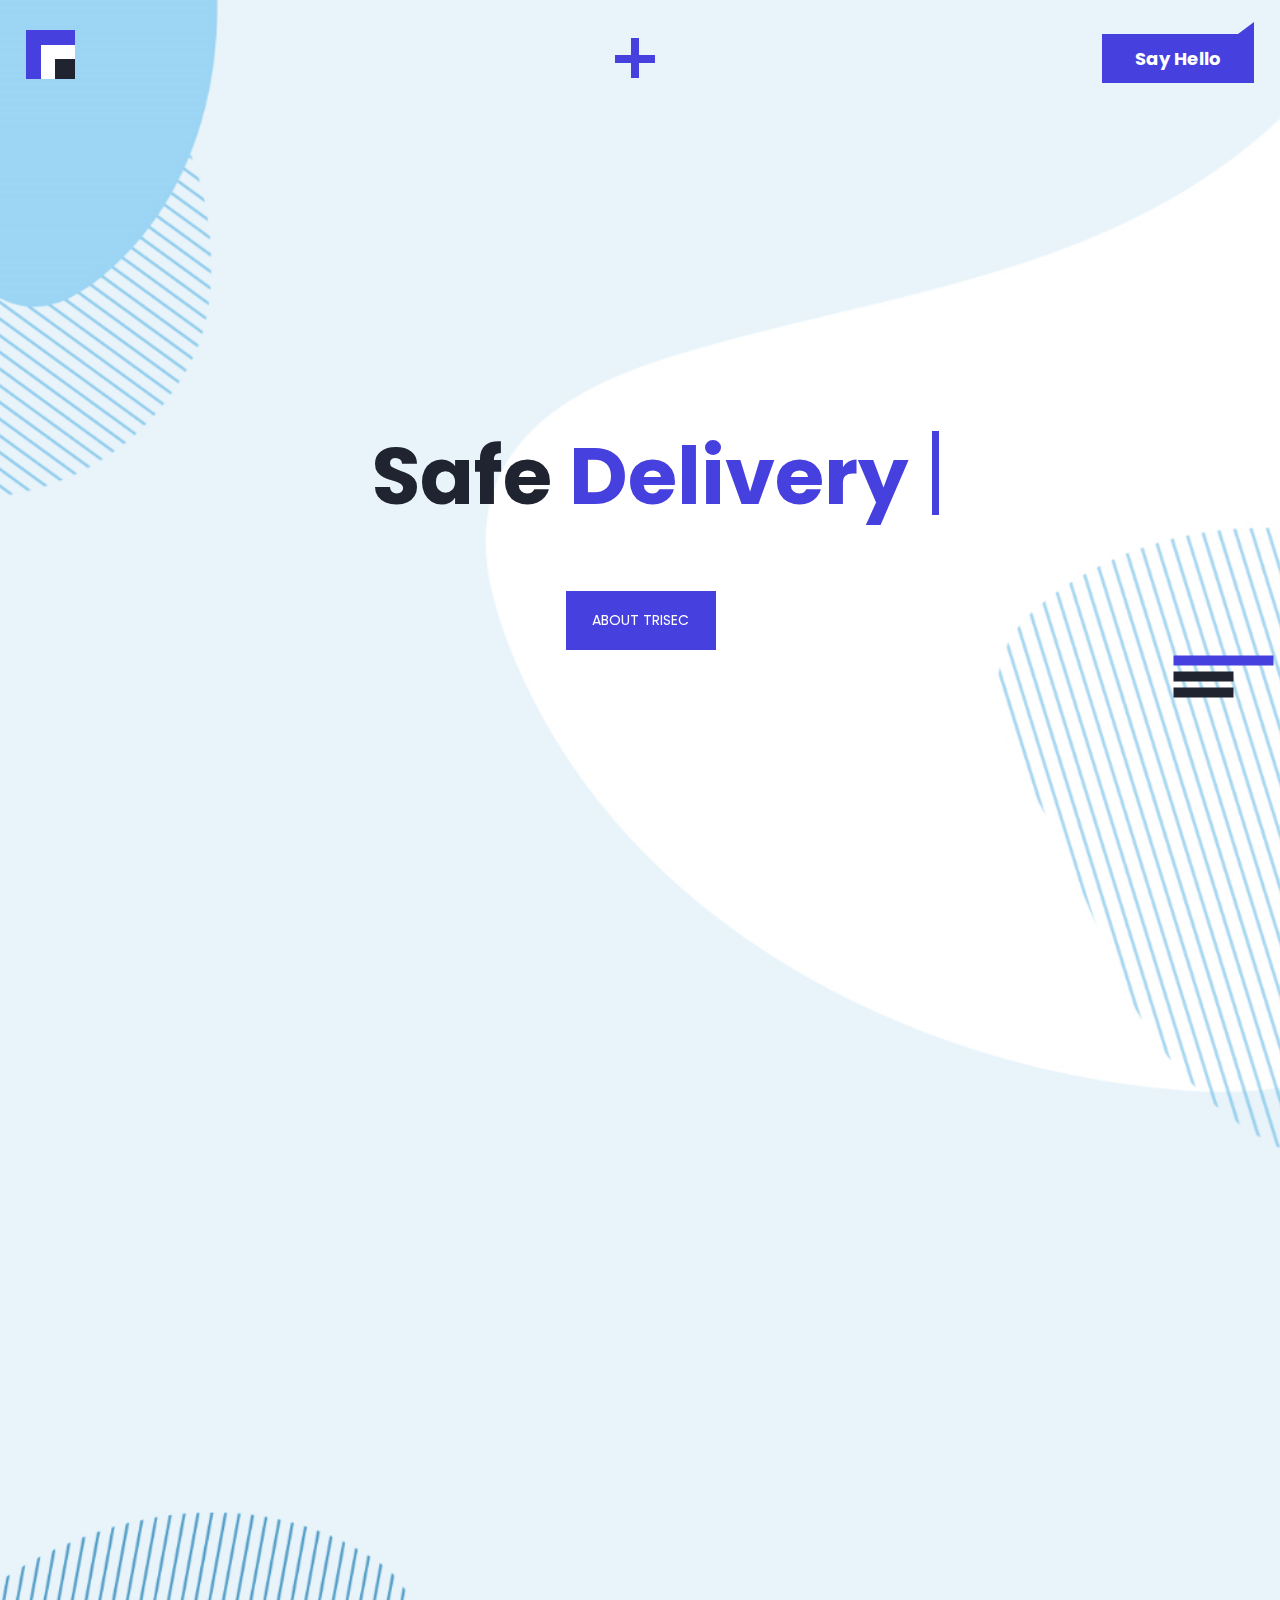
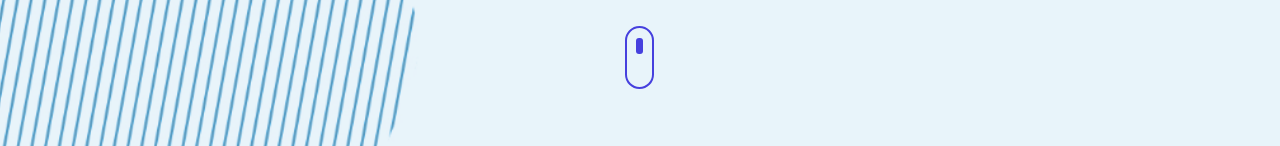
==== index.html @ 7a3a703c "Add first time Trisec project on github" ====
<!DOCTYPE html>
<html lang="en">

<head>
   <meta charset="UTF-8">
   <meta name="viewport" content="width=device-width, initial-scale=1.0">
   <title> Home | Trisec VD </title>

   <!-- Font Awesome CSS  -->
   <link rel="stylesheet" href="https://cdnjs.cloudflare.com/ajax/libs/font-awesome/5.13.0/css/all.min.css">

   <!-- Owl Carousel CSS  -->
   <link rel="stylesheet" href="./css/dist/assets/owl.carousel.min.css">
   <link rel="stylesheet" href="./css/dist/assets/owl.theme.default.min.css">


   <!-- Bootstrap Grid CSS CDN  -->
   <link rel="stylesheet"
      href="https://cdnjs.cloudflare.com/ajax/libs/twitter-bootstrap/4.4.0/css/bootstrap-grid.min.css">

   <!-- Main Style  -->
   <link rel="stylesheet" href="./css/main.min.css">
</head>

<body>

   <!-- Start Home Page Header-->
   <section class="page home-page">
      <div class="wrapper">
         <!-- Start Header  -->
         <header class="header">
            <!-- logo  -->
            <div class="logo">
               <a href="index.html"><img src="./Icons/Logo.svg" alt="Logo"></a>
            </div>
            <!-- Navigation  -->
            <div class="nav" id="nav">
               <button class="nav-btn" id="nav-btn">
                  <span class="x-line">&nbsp;</span>
                  <span class="y-line">&nbsp;</span>
               </button>
               <ul>
                  <li><a href="about-trisec.html">trisic</a></li>
                  <li><a href="services.html">services</a></li>
                  <li><a href="#" class="space">&nbsp;</a></li>
                  <li><a href="works.html">work</a></li>
                  <li><a href="#" id="proposel">proposel</a></li>
               </ul>
            </div>
            <div class="hello">
               <a href="#" id="hello">Say Hello</a>
            </div>
         </header>
         <!-- End Header  -->

         <!-- Start Slider  -->
         <div class="home-slider">
            <div class="owl-carousel owl-theme">
               <div class="item">
                  <!-- First Slider  -->
                  <div class="delivery">
                     <h2>Safe <span>Delivery</span> </h2>
                     <a href="about-trisec.html">About Trisec</a>
                  </div>
               </div>
               <div class="item">
                  <!-- Second Slider  -->
                  <div class="slider-services">
                     <h2>Services</h2>
                     <div class="row">
                        <div class="col-sm-4">
                           <div class="box">
                              <img src="./Icons/web design.svg" alt="Web Design">
                              <h6>Web Design</h6>
                           </div>
                        </div>

                        <div class="col-sm-4">
                           <div class="box">
                              <img src="./Icons/Web Development.svg" alt="Web Development">
                              <h6>Web Development</h6>
                           </div>
                        </div>

                        <div class="col-sm-4">
                           <div class="box">
                              <img src="./Icons/Website Security.svg" alt="Web Security">
                              <h6>Web Security</h6>
                           </div>
                        </div>
                     </div>
                  </div>
               </div>
               <div class="item">
                  <!-- Third Slider  -->
                  <div class="work-slider">
                     <h2>Work</h2>
                     <div class="row">
                        <div class="col-sm-4">
                           <div class="box">
                              <img src="./Icons/Web Design work.svg" alt="Web Design">
                              <h6>Web Design</h6>
                           </div>
                        </div>

                        <div class="col-sm-4">
                           <div class="box">
                              <img src="./Icons/Web Development work.svg" alt="Web Development">
                              <h6>Web Development</h6>
                           </div>
                        </div>

                        <div class="col-sm-4">
                           <div class="box">
                              <img src="./Icons/Website Security work.svg" alt="Web Security">
                              <h6>Web Security</h6>
                           </div>
                        </div>
                     </div>
                  </div>
               </div>
            </div>
         </div>
         <!-- End Slider  -->

         <!-- Down Scroll  -->
         <div class="scroll">
            <a href="#"><span></span></a>
         </div>
      </div>
   </section>
   <!-- Start Home Page Header -->




   <!-- Planner Box  -->
   <div class="planner-box" id="planner">
      <div class="wrapper">
         <div class="d-flex justify-content-between">
            <h3>Project Planner</h3>
            <button type="button" class="close" id="closePlanner">
               <span class="x-line">&nbsp;</span>
               <span class="y-line">&nbsp;</span>
            </button>
         </div>
         <p>Lorem ipsum dolor sit amet consectetur adipisicing elit. Distinctio cumque corrupti, explicabo commod!</p>
         <form class="planner-form">
            <h6 class="mt-3">Your Details</h6>
            <div class="row">
               <div class="col-md-6">
                  <div class="form-group">
                     <label for="fname"></label>
                     <input type="text" placeholder="Full Name">
                  </div>

                  <div class="form-group">
                     <label for="email"></label>
                     <input type="email" placeholder="Email">
                  </div>
               </div>

               <div class="col-md-6">
                  <div class="form-group">
                     <label for="company"></label>
                     <input type="text" placeholder="Company">
                  </div>

                  <div class="form-group">
                     <label for="phone"></label>
                     <input type="text" placeholder="Phone">
                  </div>
               </div>
            </div>
            <h6>Your Details</h6>
            <div class="row">
               <div class="col-sm-4">
                  <div class="tooltip active">
                     <span>Website</span>
                  </div>
               </div>
               <div class="col-sm-4">
                  <div class="tooltip">
                     <span>Web Application</span>
                  </div>
               </div>

               <div class="col-sm-4">
                  <div class="tooltip">
                     <span>Something else</span>
                  </div>
               </div>
            </div>
            <div class="tooltiptext">
               <p>Lorem ipsum dolor, sit amet consectetur adipisicing.</p>
            </div>
         </form>
      </div>
   </div>
   <!-- Question Box  -->



   <!-- Question Box  -->
   <div class="question-box" id="question">
      <div class="wrapper">
         <div class="d-flex justify-content-between">
            <h3>Ask us a Question</h3>
            <button type="button" class="close" id="closeQuestion">
               <span class="x-line">&nbsp;</span>
               <span class="y-line">&nbsp;</span>
            </button>
         </div>
         <form class="question-form">
            <div class="row">
               <div class="col-md-6">
                  <div class="form-group">
                     <label for="name"></label>
                     <input type="text" placeholder="Name">
                  </div>

                  <div class="form-group">
                     <label for="email"></label>
                     <input type="email" placeholder="Email">
                  </div>

                  <div class="form-group">
                     <label for="phone"></label>
                     <input type="text" placeholder="Phone">
                  </div>
               </div>
               <div class="col-md-6">
                  <div class="form-group">
                     <textarea name="message" rows="3" placeholder="Message"></textarea>
                  </div>
                  <button type="submit">Submit</button>
               </div>
            </div>
            <div class="row mt-lg-4 mt-md-3">
               <div class="col-md-6">
                  <ul class="phone">
                     <li>Phone: <a href="tel:90607-787">90607-787</a></li>
                     <li>Email: <a href="mailto:exmple@gmail.com">exmple@gmail.com</a></li>
                  </ul>
               </div>
               <div class="col-md-6">
                  <div class="location">
                     <p><b>Location:</b> Notingham, Unitad Kinhdom</p>
                     <div class="d-flex">
                        <p><b>Let's Get Social:</b></p>
                        <ul class="social">
                           <li><a href="#"><i class="fab fa-instagram"></i></a></li>
                           <li><a href="#"><i class="fab fa-twitter"></i></a></li>
                           <li><a href="#"><i class="fab fa-facebook"></i></a></li>
                           <li><a href="#"><i class="fas fa-globe-europe"></i></a></li>
                        </ul>
                     </div>
                  </div>
               </div>
            </div>
         </form>
      </div>
   </div>
   <!-- Question Box  -->

   <script src="https://cdnjs.cloudflare.com/ajax/libs/jquery/3.4.1/jquery.min.js"></script>
   <script src="https://cdnjs.cloudflare.com/ajax/libs/OwlCarousel2/2.3.4/owl.carousel.min.js"></script>
   <script src="./js/select.js"></script>
   <script src="./js/main.js"></script>
</body>

</html>
---- css/main.min.css ----
@import url("https://fonts.googleapis.com/css2?family=Poppins:wght@400;700&display=swap");*,body{margin:0;padding:0;-webkit-box-sizing:border-box;box-sizing:border-box;font-family:'Poppins', sans-serif;font-size:18px}body{background-color:#fff}li{list-style:none}a{text-decoration:none;color:inherit}button{background-color:transparent;border:0;outline:0;cursor:pointer}button :focus{outline:0}.wrapper{max-width:96%;margin:0 auto;width:100%}.wrapper-right{max-width:98%;width:100%;margin-left:auto}.flex-between{display:-webkit-box;display:-ms-flexbox;display:flex;-webkit-box-pack:justify;-ms-flex-pack:justify;justify-content:space-between}.flex-between-center{display:-webkit-box;display:-ms-flexbox;display:flex;-webkit-box-pack:justify;-ms-flex-pack:justify;justify-content:space-between;-webkit-box-align:center;-ms-flex-align:center;align-items:center}@media (max-width: 768px){.question-box .flex-between{display:block;-webkit-box-pack:justify;-ms-flex-pack:justify;justify-content:space-between}}.full-width{max-width:100%;width:100%;height:auto}.planner-box,.question-box{position:fixed;z-index:11111;left:50%;top:50%;width:100%;overflow:auto;background-color:#ffffff78;-webkit-transform:translate(-50%, -50%);transform:translate(-50%, -50%);-webkit-animation-name:animatetop;animation-name:animatetop;-webkit-animation-duration:0.4s;animation-duration:0.4s;display:none;height:100%}.planner-box .wrapper,.question-box .wrapper{max-width:900px;width:100%;left:50%;top:50%;position:absolute;-webkit-transform:translate(-50%, -50%);transform:translate(-50%, -50%);-webkit-box-shadow:0px 0px 25px 2px #4640de91;box-shadow:0px 0px 25px 2px #4640de91;background-color:#fff;padding:40px}@media (max-width: 992px){.planner-box .wrapper,.question-box .wrapper{max-width:800px;padding:20px}}@media (max-width: 768px){.planner-box .wrapper,.question-box .wrapper{max-width:600px}}.planner-box h3,.question-box h3{font-size:40px;color:#4640DE;font-weight:700;margin-bottom:30px}@media (max-width: 576px){.planner-box h3,.question-box h3{font-size:30px}}@media (max-width: 768px){.planner-box h3,.question-box h3{margin-bottom:20px}}.planner-box .close,.question-box .close{-webkit-transition:ease-in-out .3s;transition:ease-in-out .3s;position:relative;width:50px}.planner-box .close span,.question-box .close span{background-color:#4640DE;display:block;position:absolute}.planner-box .close span.x-line,.question-box .close span.x-line{width:40px;height:3px;top:10px;-webkit-transform:rotate(45deg);transform:rotate(45deg)}.planner-box .close span.y-line,.question-box .close span.y-line{width:3px;height:40px;top:-8px;left:19px;-webkit-transform:rotate(45deg);transform:rotate(45deg)}.planner-form .form-group input,.planner-form .form-group textarea,.question-form .form-group input,.question-form .form-group textarea{border:1px solid #4640DE;padding:15px 10px;color:#202430;margin-bottom:20px;width:100%}.planner-form .form-group input::-webkit-input-placeholder,.planner-form .form-group textarea::-webkit-input-placeholder,.question-form .form-group input::-webkit-input-placeholder,.question-form .form-group textarea::-webkit-input-placeholder{color:#202430}.planner-form .form-group input:-ms-input-placeholder,.planner-form .form-group textarea:-ms-input-placeholder,.question-form .form-group input:-ms-input-placeholder,.question-form .form-group textarea:-ms-input-placeholder{color:#202430}.planner-form .form-group input::-ms-input-placeholder,.planner-form .form-group textarea::-ms-input-placeholder,.question-form .form-group input::-ms-input-placeholder,.question-form .form-group textarea::-ms-input-placeholder{color:#202430}.planner-form .form-group input::placeholder,.planner-form .form-group textarea::placeholder,.question-form .form-group input::placeholder,.question-form .form-group textarea::placeholder{color:#202430}@media (max-width: 768px){.planner-form .form-group input,.planner-form .form-group textarea,.question-form .form-group input,.question-form .form-group textarea{padding:5px 10px;margin-bottom:10px}}.planner-form button,.question-form button{background-color:#4640DE;text-align:center;text-transform:uppercase;padding:10px;color:#fff;display:block;width:100%}.planner-form .phone li,.question-form .phone li{font-weight:700;color:#202430;margin-bottom:5px}.planner-form .phone li a,.question-form .phone li a{font-weight:400}.planner-box h6{margin-bottom:15px}.social li{display:inline-block;margin:0 10px}.social li i{color:#202430}.social li i:hover{color:#4640DE}@-webkit-keyframes animatetop{0%{top:-500px;opacity:0}100%{top:50%;opacity:1}}@keyframes animatetop{0%{top:-500px;opacity:0}100%{top:50%;opacity:1}}.home-slider{position:relative;top:200px}@media (max-width: 576px){.home-slider{top:20px}}.home-slider .owl-dots{-webkit-transform:rotate(90deg);transform:rotate(90deg);position:absolute;right:10px;top:20%}@media (max-width: 576px){.home-slider .owl-dots{top:-4%;right:35px}}.home-slider .owl-theme .owl-dots .owl-dot span{height:60px;background-color:#202430;border-radius:unset;margin:5px 3px}.home-slider .owl-theme .owl-dots .owl-dot.active span{height:100px;background-color:#4640DE}.home-slider .owl-carousel .nav-btn{height:47px;width:35px;cursor:pointer}.home-slider .owl-carousel .prev-slide{background-image:url("./../Icons/left-arrow.png");background-repeat:no-repeat}.home-slider .owl-carousel .next-slide{background-image:url("./../Icons/right-arrow.png");background-repeat:no-repeat}.home-slider .owl-theme .owl-nav [class*=owl-]:hover{background:transparent !important}.home-slider .owl-theme .owl-nav{margin-top:50px}@media (max-width: 768px){.home-slider .owl-theme .owl-nav{margin-top:30px}}.delivery{text-align:center;margin-top:100px}.delivery h2{font-size:80px;font-weight:700;color:#202430;position:relative;display:inline-block;margin-bottom:55px}@media (max-width: 992px){.delivery h2{font-size:50px}}@media (max-width: 768px){.delivery h2{font-size:40px}}@media (max-width: 576px){.delivery h2{font-size:30px}}.delivery h2 span{color:#4640DE;font-size:inherit;font-weight:inherit}.delivery h2::after{content:'';position:absolute;right:-30px;height:70%;width:7px;background-color:#4640DE;top:15px}.delivery a{display:block;width:150px;background-color:#4640DE;padding:19px;color:#fff;text-transform:uppercase;margin:0 auto;font-size:14px;-webkit-transition:all .3s;transition:all .3s}.delivery a:hover{background-color:#fff;color:#4640DE;-webkit-box-shadow:0px 0px 25px 2px #4640de91;box-shadow:0px 0px 25px 2px #4640de91}.work-slider,.slider-services{text-align:center;max-width:800px;width:100%;margin:0 auto}.work-slider h2,.slider-services h2{font-size:80px;font-weight:700;color:#4640DE;margin-bottom:30px}@media (max-width: 992px){.work-slider h2,.slider-services h2{font-size:50px}}@media (max-width: 768px){.work-slider h2,.slider-services h2{font-size:40px}}@media (max-width: 576px){.work-slider h2,.slider-services h2{font-size:30px}}@media (max-width: 768px){.work-slider h2,.slider-services h2{margin-bottom:20px}}.work-slider .box,.slider-services .box{background-color:#fff;-webkit-box-shadow:0px 0px 10px 2px #e2e2e4d6;box-shadow:0px 0px 10px 2px #e2e2e4d6;padding-bottom:40px}@media (max-width: 576px){.work-slider .box,.slider-services .box{margin:5px 10%;padding-bottom:20px}}.work-slider .box h6,.slider-services .box h6{margin-top:50px;font-size:18px;font-weight:700;color:#4640DE}@media (max-width: 576px){.work-slider .box h6,.slider-services .box h6{margin-top:15px}}.work-slider .box img{max-width:100%;width:100%;display:block}.slider-services .box img{width:unset;margin:0 auto;height:90px}.slider-services .box{padding-top:40px}.header .nav ul{position:relative;right:-48px;-webkit-transition:all .3s;transition:all .3s}@media (max-width: 768px){.header .nav ul{position:absolute;width:300px;left:0;right:0;z-index:999;margin:0 auto;top:100px;background:#4640DE;-webkit-box-shadow:0px 0px 25px 2px #4640de91;box-shadow:0px 0px 25px 2px #4640de91}}.header .nav li{display:inline-block}@media (max-width: 768px){.header .nav li{display:block}}.header .nav a{text-decoration:none;text-transform:uppercase;color:#202430;font-weight:700;margin:0 14px;-webkit-transition:-webkit-transition ease-in-out .3s;transition:-webkit-transition ease-in-out .3s;transition:transition ease-in-out .3s;transition:transition ease-in-out .3s, -webkit-transition ease-in-out .3s;-webkit-animation-name:animatetop;animation-name:animatetop;-webkit-animation-duration:0.4s;animation-duration:0.4s;display:none}.header .nav a.space{margin:0 25px}@media (max-width: 768px){.header .nav a{margin:25px auto;width:100%;text-align:center;color:#fff}.header .nav a.space{display:none !important}}.header .nav-btn{position:absolute;left:0;-webkit-transition:0.70s;transition:0.70s;width:50px;margin:0 auto;right:0;z-index:9999}@media (max-width: 768px){.header .nav-btn{top:50px}}.header .nav-btn span{background-color:#4640DE;display:block;position:absolute;-webkit-transition:0.70s;transition:0.70s}.header .nav-btn span.x-line{width:40px;height:8px;top:10px}.header .nav-btn span.y-line{width:8px;height:40px;top:-7px;left:16px}.header .rotate span{-webkit-transform:rotate(45deg);transform:rotate(45deg);-webkit-transition:0.70s;transition:0.70s}.header .rotate span.x-line{width:40px;height:8px;top:10px}.header .rotate span .y-line{width:8px;height:40px;top:-7px;left:17px}.header{display:-webkit-box;display:-ms-flexbox;display:flex;-webkit-box-pack:justify;-ms-flex-pack:justify;justify-content:space-between;-webkit-box-align:center;-ms-flex-align:center;align-items:center;padding:30px 0}.header .hello #hello{background-color:#4640DE;color:#fff;font-weight:700;padding:12px 33px;position:relative;-webkit-transition:all .3s;transition:all .3s}@media (max-width: 768px){.header .hello #hello{padding:10px 20px}}.header .hello #hello::after{content:'';position:absolute;height:0;border-style:solid;border-width:0 0 15px 20px;border-color:transparent transparent #4640DE transparent;top:-12px;right:0}.about-page,.home-page{min-height:100vh;background-image:url("./../Images/bb.png");background-size:cover;background-repeat:no-repeat;background-position:top center;overflow-x:hidden}.scroll{position:relative}.scroll a{padding:60px 0;display:block}.scroll a span{position:absolute;top:0;left:50%;width:29px;height:63px;margin-left:-15px;border:2px solid #4640DE;border-radius:50px;-webkit-box-sizing:border-box;box-sizing:border-box}.scroll a span::before{position:absolute;top:10px;left:50%;content:'';width:7px;height:16px;margin-left:-3px;background-color:#4640DE;border-radius:3px;-webkit-animation:sdb 2s infinite;animation:sdb 2s infinite;-webkit-box-sizing:border-box;box-sizing:border-box}@-webkit-keyframes sdb{0%{-webkit-transform:translate(0, 0);opacity:0}40%{opacity:1}80%{-webkit-transform:translate(0, 20px);opacity:0}100%{opacity:0}}@keyframes sdb{0%{-webkit-transform:translate(0, 0);transform:translate(0, 0);opacity:0}40%{opacity:1}80%{-webkit-transform:translate(0, 20px);transform:translate(0, 20px);opacity:0}100%{opacity:0}}.about-trisec h3{font-size:40px;color:#4640DE;font-weight:700;margin-bottom:30px}@media (max-width: 576px){.about-trisec h3{font-size:30px}}@media (max-width: 576px){.about-trisec h3{margin:15px 0}}.about-trisec .inner img{width:100%;display:block}.tab{background-color:#fff;margin-left:-2.5%}@media (max-width: 992px){.tab{margin-left:0}}.tab .row{border-bottom:1px solid #4640DE;margin:0}.tab .overview{padding:30px 50px;-webkit-animation:fadeEffect 1s;animation:fadeEffect 1s}@media (max-width: 576px){.tab .overview{padding:20px 35px}}.tab .overview h6{margin-bottom:20px}.tab .overview p{margin-bottom:40px}@media (max-width: 576px){.tab .overview p{margin-bottom:20px}}.tab .team{display:none;-webkit-animation:fadeEffect 1s;animation:fadeEffect 1s}.tab .team .row{padding:30px 0}@media (max-width: 768px){.tab .team .row{padding:20px 0 10px}}.tab .team img{display:block;margin:0 auto}@media (max-width: 768px){.tab .team img{margin:0 auto 10px}}.tab .team p,.tab .team h6{margin-bottom:10px}@media (max-width: 768px){.tab .team h6{text-align:center}}.tab .team .title{position:relative;margin-right:40px}.tab .team .title::after{content:'';position:absolute;right:-23px;background-color:#a7acac;width:1px;height:15px;top:8px}.tab .team h6,.tab button{color:#4640DE;font-weight:700}.tab button{display:block;margin:25px auto;width:100%;position:relative}.tab button.active::after{content:'';position:absolute;bottom:-28px;height:5px;background-color:#4640DE;width:110%;left:-15px}@media (max-width: 576px){.tab button.active::after{width:115%}}@-webkit-keyframes fadeEffect{from{opacity:0}to{opacity:1}}@keyframes fadeEffect{from{opacity:0}to{opacity:1}}.services-box{background-color:#fff;text-align:center;margin-bottom:20px;padding:50px 0;-webkit-transition:all .3s;transition:all .3s;border:3px solid transparent}.services-box:hover{border:3px solid #4640DE}.services-box.big-space{padding:80px 0}.services-box img{min-height:90px}.services-box h6{margin-top:30px;font-weight:700;color:#4640DE}.services .tab{margin-left:-4.5%}.services .tab .team .row{padding:0;border:0;margin-right:-15px;margin-left:-15px}.project-planner{padding:30px 50px 10px}.project-planner h6{color:#202430 !important}.tooltip{cursor:pointer;border:1px solid #4640DE;color:#4640DE;text-align:center;padding:10px 0;margin-bottom:10px;text-transform:uppercase;-webkit-transition:ease-in-out .3s;transition:ease-in-out .3s}.tooltip:hover,.tooltip.active{background-color:#4640DE;color:#fff}.tooltiptext{position:relative;border:1px solid #4640DE;padding:3px 10px;margin-bottom:10px}.tooltiptext::after{content:'';position:absolute;top:-10px;left:10px;width:0;height:0;border-style:solid;border-width:0 10px 10px 10px;border-color:transparent transparent #4640DE transparent}.works{background-color:#fff}.works h3{font-size:40px;color:#4640DE;font-weight:700}@media (max-width: 576px){.works h3{font-size:30px}}.works .filter{border:1px solid #4640DE;padding:10px 30px;position:relative}.custom-select{width:300px;border:1px solid #4640DE;position:relative}@media (max-width: 768px){.custom-select{width:250px}}.custom-select select{display:none}.select-selected{background-color:#fff}.select-selected:after{position:absolute;content:"";top:25px;right:10px;width:0;height:0;border:6px solid transparent;border-color:#4640DE transparent transparent transparent}.select-selected.select-arrow-active:after{border-color:transparent transparent #4640DE transparent;top:17px}.select-items div,.select-selected{color:#4640DE;background-color:#fff;padding:15px;cursor:pointer;-webkit-user-select:none;-moz-user-select:none;-ms-user-select:none;user-select:none;-webkit-transition:all .3s;transition:all .3s}.select-items{position:absolute;background-color:#4640DE;top:100%;left:-1px;right:-1px;z-index:99;border:1px solid #4640DE}.select-hide{display:none}.select-items div:hover,.same-as-selected{background-color:rgba(0,0,0,0.1);color:#fff}.overly-box{margin-bottom:30px}.overly-box a{display:block;position:relative;-webkit-transition:all .3s;transition:all .3s}.overly-box a:hover p{opacity:1;-webkit-transform:scale(1);transform:scale(1)}.overly-box img{display:block;width:100%}.overly-box p{position:absolute;-webkit-transform:scale(0.9);transform:scale(0.9);top:0;left:0;width:100%;height:100%;display:-webkit-box;display:-ms-flexbox;display:flex;-webkit-box-align:center;-ms-flex-align:center;align-items:center;-webkit-box-pack:center;-ms-flex-pack:center;justify-content:center;font-weight:700;color:#fff;background-color:#4640DEAD;opacity:0;-webkit-transition:all .3s;transition:all .3s}.work-details .tab{margin-left:-4.4%}@media (max-width: 992px){.work-details .tab{margin-left:0}}.work-details .backBtn{background-color:#4640DE;color:#fff;padding:15px;text-align:center;display:-webkit-box;display:-ms-flexbox;display:flex;max-width:240px;-webkit-box-align:center;-ms-flex-align:center;align-items:center;-ms-flex-pack:distribute;justify-content:space-around}@media (max-width: 768px){.work-details .backBtn{padding:10px}}.work-details h3{font-size:40px;color:#4640DE;font-weight:700;margin:40px 0 20px}@media (max-width: 576px){.work-details h3{font-size:30px}}@media (max-width: 768px){.work-details h3{margin:20px 0}}.work-details .tab h3{margin-top:0}.work-details .work-gallery .row{border-bottom:0}.gallery-img{margin:15px 0}.gallery-img img{width:100%}
/*# sourceMappingURL=main.min.css.map */
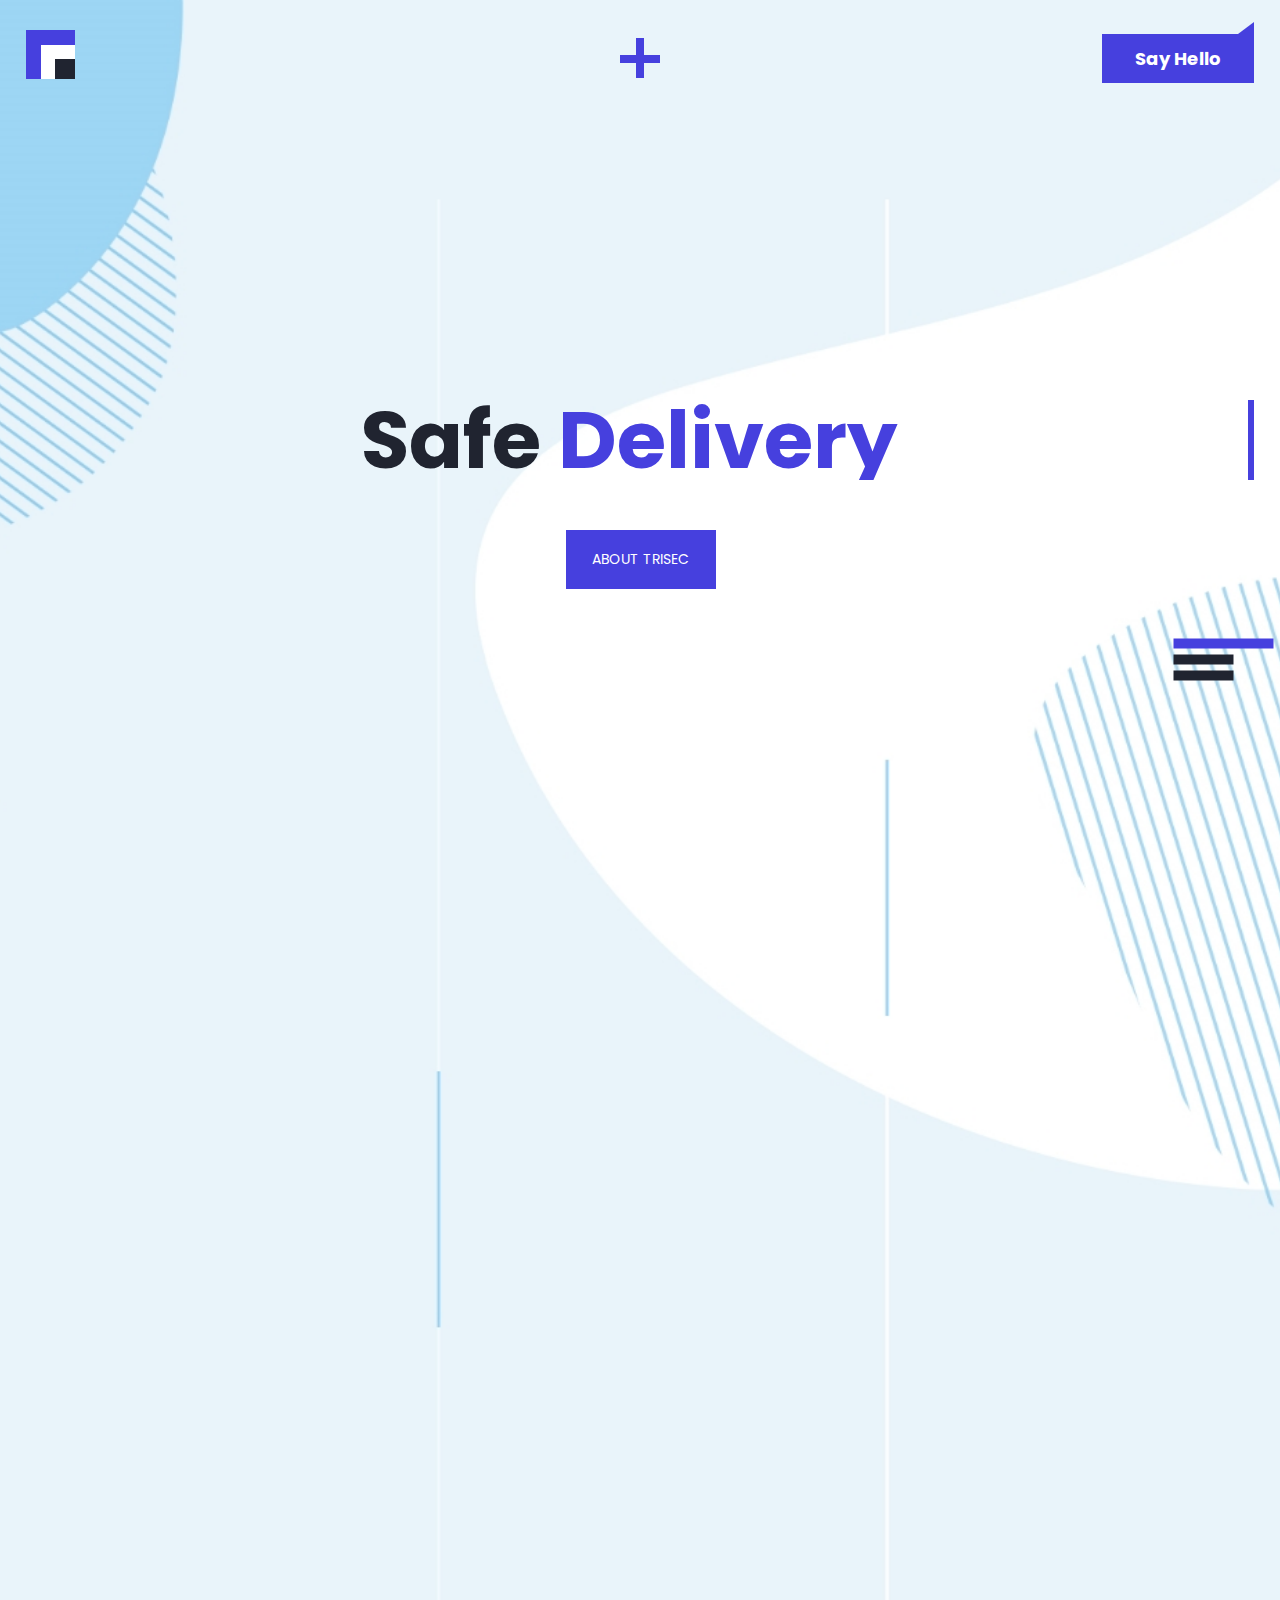
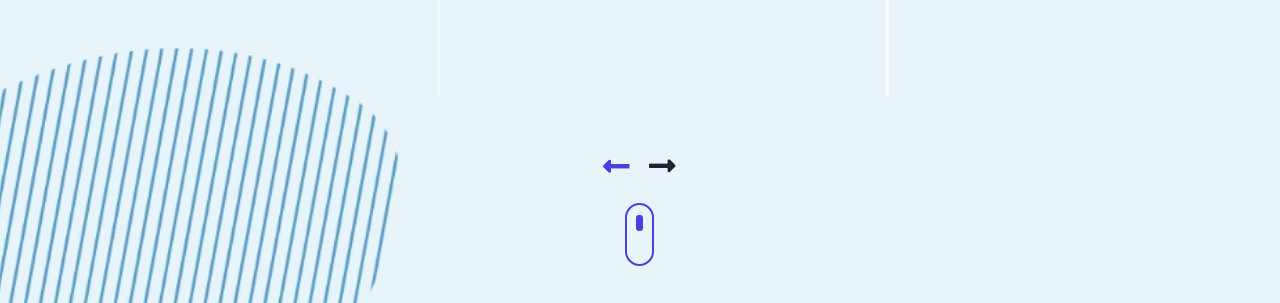
==== commit 49449605: "Fix 5 issue on client requirements" ====
--- a/index.html
+++ b/index.html
@@ -13,7 +13,7 @@
    <link rel="stylesheet" href="./css/dist/assets/owl.carousel.min.css">
    <link rel="stylesheet" href="./css/dist/assets/owl.theme.default.min.css">
 
-
+   <link rel="shortcut icon" href="favicon.ico" type="image/ico" />
    <!-- Bootstrap Grid CSS CDN  -->
    <link rel="stylesheet"
       href="https://cdnjs.cloudflare.com/ajax/libs/twitter-bootstrap/4.4.0/css/bootstrap-grid.min.css">
@@ -125,7 +125,7 @@
 
          <!-- Down Scroll  -->
          <div class="scroll">
-            <a href="#"><span></span></a>
+            <a href="services.html"><span></span></a>
          </div>
       </div>
    </section>
--- a/css/main.min.css
+++ b/css/main.min.css
@@ -1,2 +1,2 @@
-@import url("https://fonts.googleapis.com/css2?family=Poppins:wght@400;700&display=swap");*,body{margin:0;padding:0;-webkit-box-sizing:border-box;box-sizing:border-box;font-family:'Poppins', sans-serif;font-size:18px}body{background-color:#fff}li{list-style:none}a{text-decoration:none;color:inherit}button{background-color:transparent;border:0;outline:0;cursor:pointer}button :focus{outline:0}.wrapper{max-width:96%;margin:0 auto;width:100%}.wrapper-right{max-width:98%;width:100%;margin-left:auto}.flex-between{display:-webkit-box;display:-ms-flexbox;display:flex;-webkit-box-pack:justify;-ms-flex-pack:justify;justify-content:space-between}.flex-between-center{display:-webkit-box;display:-ms-flexbox;display:flex;-webkit-box-pack:justify;-ms-flex-pack:justify;justify-content:space-between;-webkit-box-align:center;-ms-flex-align:center;align-items:center}@media (max-width: 768px){.question-box .flex-between{display:block;-webkit-box-pack:justify;-ms-flex-pack:justify;justify-content:space-between}}.full-width{max-width:100%;width:100%;height:auto}.planner-box,.question-box{position:fixed;z-index:11111;left:50%;top:50%;width:100%;overflow:auto;background-color:#ffffff78;-webkit-transform:translate(-50%, -50%);transform:translate(-50%, -50%);-webkit-animation-name:animatetop;animation-name:animatetop;-webkit-animation-duration:0.4s;animation-duration:0.4s;display:none;height:100%}.planner-box .wrapper,.question-box .wrapper{max-width:900px;width:100%;left:50%;top:50%;position:absolute;-webkit-transform:translate(-50%, -50%);transform:translate(-50%, -50%);-webkit-box-shadow:0px 0px 25px 2px #4640de91;box-shadow:0px 0px 25px 2px #4640de91;background-color:#fff;padding:40px}@media (max-width: 992px){.planner-box .wrapper,.question-box .wrapper{max-width:800px;padding:20px}}@media (max-width: 768px){.planner-box .wrapper,.question-box .wrapper{max-width:600px}}.planner-box h3,.question-box h3{font-size:40px;color:#4640DE;font-weight:700;margin-bottom:30px}@media (max-width: 576px){.planner-box h3,.question-box h3{font-size:30px}}@media (max-width: 768px){.planner-box h3,.question-box h3{margin-bottom:20px}}.planner-box .close,.question-box .close{-webkit-transition:ease-in-out .3s;transition:ease-in-out .3s;position:relative;width:50px}.planner-box .close span,.question-box .close span{background-color:#4640DE;display:block;position:absolute}.planner-box .close span.x-line,.question-box .close span.x-line{width:40px;height:3px;top:10px;-webkit-transform:rotate(45deg);transform:rotate(45deg)}.planner-box .close span.y-line,.question-box .close span.y-line{width:3px;height:40px;top:-8px;left:19px;-webkit-transform:rotate(45deg);transform:rotate(45deg)}.planner-form .form-group input,.planner-form .form-group textarea,.question-form .form-group input,.question-form .form-group textarea{border:1px solid #4640DE;padding:15px 10px;color:#202430;margin-bottom:20px;width:100%}.planner-form .form-group input::-webkit-input-placeholder,.planner-form .form-group textarea::-webkit-input-placeholder,.question-form .form-group input::-webkit-input-placeholder,.question-form .form-group textarea::-webkit-input-placeholder{color:#202430}.planner-form .form-group input:-ms-input-placeholder,.planner-form .form-group textarea:-ms-input-placeholder,.question-form .form-group input:-ms-input-placeholder,.question-form .form-group textarea:-ms-input-placeholder{color:#202430}.planner-form .form-group input::-ms-input-placeholder,.planner-form .form-group textarea::-ms-input-placeholder,.question-form .form-group input::-ms-input-placeholder,.question-form .form-group textarea::-ms-input-placeholder{color:#202430}.planner-form .form-group input::placeholder,.planner-form .form-group textarea::placeholder,.question-form .form-group input::placeholder,.question-form .form-group textarea::placeholder{color:#202430}@media (max-width: 768px){.planner-form .form-group input,.planner-form .form-group textarea,.question-form .form-group input,.question-form .form-group textarea{padding:5px 10px;margin-bottom:10px}}.planner-form button,.question-form button{background-color:#4640DE;text-align:center;text-transform:uppercase;padding:10px;color:#fff;display:block;width:100%}.planner-form .phone li,.question-form .phone li{font-weight:700;color:#202430;margin-bottom:5px}.planner-form .phone li a,.question-form .phone li a{font-weight:400}.planner-box h6{margin-bottom:15px}.social li{display:inline-block;margin:0 10px}.social li i{color:#202430}.social li i:hover{color:#4640DE}@-webkit-keyframes animatetop{0%{top:-500px;opacity:0}100%{top:50%;opacity:1}}@keyframes animatetop{0%{top:-500px;opacity:0}100%{top:50%;opacity:1}}.home-slider{position:relative;top:200px}@media (max-width: 576px){.home-slider{top:20px}}.home-slider .owl-dots{-webkit-transform:rotate(90deg);transform:rotate(90deg);position:absolute;right:10px;top:20%}@media (max-width: 576px){.home-slider .owl-dots{top:-4%;right:35px}}.home-slider .owl-theme .owl-dots .owl-dot span{height:60px;background-color:#202430;border-radius:unset;margin:5px 3px}.home-slider .owl-theme .owl-dots .owl-dot.active span{height:100px;background-color:#4640DE}.home-slider .owl-carousel .nav-btn{height:47px;width:35px;cursor:pointer}.home-slider .owl-carousel .prev-slide{background-image:url("./../Icons/left-arrow.png");background-repeat:no-repeat}.home-slider .owl-carousel .next-slide{background-image:url("./../Icons/right-arrow.png");background-repeat:no-repeat}.home-slider .owl-theme .owl-nav [class*=owl-]:hover{background:transparent !important}.home-slider .owl-theme .owl-nav{margin-top:50px}@media (max-width: 768px){.home-slider .owl-theme .owl-nav{margin-top:30px}}.delivery{text-align:center;margin-top:100px}.delivery h2{font-size:80px;font-weight:700;color:#202430;position:relative;display:inline-block;margin-bottom:55px}@media (max-width: 992px){.delivery h2{font-size:50px}}@media (max-width: 768px){.delivery h2{font-size:40px}}@media (max-width: 576px){.delivery h2{font-size:30px}}.delivery h2 span{color:#4640DE;font-size:inherit;font-weight:inherit}.delivery h2::after{content:'';position:absolute;right:-30px;height:70%;width:7px;background-color:#4640DE;top:15px}.delivery a{display:block;width:150px;background-color:#4640DE;padding:19px;color:#fff;text-transform:uppercase;margin:0 auto;font-size:14px;-webkit-transition:all .3s;transition:all .3s}.delivery a:hover{background-color:#fff;color:#4640DE;-webkit-box-shadow:0px 0px 25px 2px #4640de91;box-shadow:0px 0px 25px 2px #4640de91}.work-slider,.slider-services{text-align:center;max-width:800px;width:100%;margin:0 auto}.work-slider h2,.slider-services h2{font-size:80px;font-weight:700;color:#4640DE;margin-bottom:30px}@media (max-width: 992px){.work-slider h2,.slider-services h2{font-size:50px}}@media (max-width: 768px){.work-slider h2,.slider-services h2{font-size:40px}}@media (max-width: 576px){.work-slider h2,.slider-services h2{font-size:30px}}@media (max-width: 768px){.work-slider h2,.slider-services h2{margin-bottom:20px}}.work-slider .box,.slider-services .box{background-color:#fff;-webkit-box-shadow:0px 0px 10px 2px #e2e2e4d6;box-shadow:0px 0px 10px 2px #e2e2e4d6;padding-bottom:40px}@media (max-width: 576px){.work-slider .box,.slider-services .box{margin:5px 10%;padding-bottom:20px}}.work-slider .box h6,.slider-services .box h6{margin-top:50px;font-size:18px;font-weight:700;color:#4640DE}@media (max-width: 576px){.work-slider .box h6,.slider-services .box h6{margin-top:15px}}.work-slider .box img{max-width:100%;width:100%;display:block}.slider-services .box img{width:unset;margin:0 auto;height:90px}.slider-services .box{padding-top:40px}.header .nav ul{position:relative;right:-48px;-webkit-transition:all .3s;transition:all .3s}@media (max-width: 768px){.header .nav ul{position:absolute;width:300px;left:0;right:0;z-index:999;margin:0 auto;top:100px;background:#4640DE;-webkit-box-shadow:0px 0px 25px 2px #4640de91;box-shadow:0px 0px 25px 2px #4640de91}}.header .nav li{display:inline-block}@media (max-width: 768px){.header .nav li{display:block}}.header .nav a{text-decoration:none;text-transform:uppercase;color:#202430;font-weight:700;margin:0 14px;-webkit-transition:-webkit-transition ease-in-out .3s;transition:-webkit-transition ease-in-out .3s;transition:transition ease-in-out .3s;transition:transition ease-in-out .3s, -webkit-transition ease-in-out .3s;-webkit-animation-name:animatetop;animation-name:animatetop;-webkit-animation-duration:0.4s;animation-duration:0.4s;display:none}.header .nav a.space{margin:0 25px}@media (max-width: 768px){.header .nav a{margin:25px auto;width:100%;text-align:center;color:#fff}.header .nav a.space{display:none !important}}.header .nav-btn{position:absolute;left:0;-webkit-transition:0.70s;transition:0.70s;width:50px;margin:0 auto;right:0;z-index:9999}@media (max-width: 768px){.header .nav-btn{top:50px}}.header .nav-btn span{background-color:#4640DE;display:block;position:absolute;-webkit-transition:0.70s;transition:0.70s}.header .nav-btn span.x-line{width:40px;height:8px;top:10px}.header .nav-btn span.y-line{width:8px;height:40px;top:-7px;left:16px}.header .rotate span{-webkit-transform:rotate(45deg);transform:rotate(45deg);-webkit-transition:0.70s;transition:0.70s}.header .rotate span.x-line{width:40px;height:8px;top:10px}.header .rotate span .y-line{width:8px;height:40px;top:-7px;left:17px}.header{display:-webkit-box;display:-ms-flexbox;display:flex;-webkit-box-pack:justify;-ms-flex-pack:justify;justify-content:space-between;-webkit-box-align:center;-ms-flex-align:center;align-items:center;padding:30px 0}.header .hello #hello{background-color:#4640DE;color:#fff;font-weight:700;padding:12px 33px;position:relative;-webkit-transition:all .3s;transition:all .3s}@media (max-width: 768px){.header .hello #hello{padding:10px 20px}}.header .hello #hello::after{content:'';position:absolute;height:0;border-style:solid;border-width:0 0 15px 20px;border-color:transparent transparent #4640DE transparent;top:-12px;right:0}.about-page,.home-page{min-height:100vh;background-image:url("./../Images/bb.png");background-size:cover;background-repeat:no-repeat;background-position:top center;overflow-x:hidden}.scroll{position:relative}.scroll a{padding:60px 0;display:block}.scroll a span{position:absolute;top:0;left:50%;width:29px;height:63px;margin-left:-15px;border:2px solid #4640DE;border-radius:50px;-webkit-box-sizing:border-box;box-sizing:border-box}.scroll a span::before{position:absolute;top:10px;left:50%;content:'';width:7px;height:16px;margin-left:-3px;background-color:#4640DE;border-radius:3px;-webkit-animation:sdb 2s infinite;animation:sdb 2s infinite;-webkit-box-sizing:border-box;box-sizing:border-box}@-webkit-keyframes sdb{0%{-webkit-transform:translate(0, 0);opacity:0}40%{opacity:1}80%{-webkit-transform:translate(0, 20px);opacity:0}100%{opacity:0}}@keyframes sdb{0%{-webkit-transform:translate(0, 0);transform:translate(0, 0);opacity:0}40%{opacity:1}80%{-webkit-transform:translate(0, 20px);transform:translate(0, 20px);opacity:0}100%{opacity:0}}.about-trisec h3{font-size:40px;color:#4640DE;font-weight:700;margin-bottom:30px}@media (max-width: 576px){.about-trisec h3{font-size:30px}}@media (max-width: 576px){.about-trisec h3{margin:15px 0}}.about-trisec .inner img{width:100%;display:block}.tab{background-color:#fff;margin-left:-2.5%}@media (max-width: 992px){.tab{margin-left:0}}.tab .row{border-bottom:1px solid #4640DE;margin:0}.tab .overview{padding:30px 50px;-webkit-animation:fadeEffect 1s;animation:fadeEffect 1s}@media (max-width: 576px){.tab .overview{padding:20px 35px}}.tab .overview h6{margin-bottom:20px}.tab .overview p{margin-bottom:40px}@media (max-width: 576px){.tab .overview p{margin-bottom:20px}}.tab .team{display:none;-webkit-animation:fadeEffect 1s;animation:fadeEffect 1s}.tab .team .row{padding:30px 0}@media (max-width: 768px){.tab .team .row{padding:20px 0 10px}}.tab .team img{display:block;margin:0 auto}@media (max-width: 768px){.tab .team img{margin:0 auto 10px}}.tab .team p,.tab .team h6{margin-bottom:10px}@media (max-width: 768px){.tab .team h6{text-align:center}}.tab .team .title{position:relative;margin-right:40px}.tab .team .title::after{content:'';position:absolute;right:-23px;background-color:#a7acac;width:1px;height:15px;top:8px}.tab .team h6,.tab button{color:#4640DE;font-weight:700}.tab button{display:block;margin:25px auto;width:100%;position:relative}.tab button.active::after{content:'';position:absolute;bottom:-28px;height:5px;background-color:#4640DE;width:110%;left:-15px}@media (max-width: 576px){.tab button.active::after{width:115%}}@-webkit-keyframes fadeEffect{from{opacity:0}to{opacity:1}}@keyframes fadeEffect{from{opacity:0}to{opacity:1}}.services-box{background-color:#fff;text-align:center;margin-bottom:20px;padding:50px 0;-webkit-transition:all .3s;transition:all .3s;border:3px solid transparent}.services-box:hover{border:3px solid #4640DE}.services-box.big-space{padding:80px 0}.services-box img{min-height:90px}.services-box h6{margin-top:30px;font-weight:700;color:#4640DE}.services .tab{margin-left:-4.5%}.services .tab .team .row{padding:0;border:0;margin-right:-15px;margin-left:-15px}.project-planner{padding:30px 50px 10px}.project-planner h6{color:#202430 !important}.tooltip{cursor:pointer;border:1px solid #4640DE;color:#4640DE;text-align:center;padding:10px 0;margin-bottom:10px;text-transform:uppercase;-webkit-transition:ease-in-out .3s;transition:ease-in-out .3s}.tooltip:hover,.tooltip.active{background-color:#4640DE;color:#fff}.tooltiptext{position:relative;border:1px solid #4640DE;padding:3px 10px;margin-bottom:10px}.tooltiptext::after{content:'';position:absolute;top:-10px;left:10px;width:0;height:0;border-style:solid;border-width:0 10px 10px 10px;border-color:transparent transparent #4640DE transparent}.works{background-color:#fff}.works h3{font-size:40px;color:#4640DE;font-weight:700}@media (max-width: 576px){.works h3{font-size:30px}}.works .filter{border:1px solid #4640DE;padding:10px 30px;position:relative}.custom-select{width:300px;border:1px solid #4640DE;position:relative}@media (max-width: 768px){.custom-select{width:250px}}.custom-select select{display:none}.select-selected{background-color:#fff}.select-selected:after{position:absolute;content:"";top:25px;right:10px;width:0;height:0;border:6px solid transparent;border-color:#4640DE transparent transparent transparent}.select-selected.select-arrow-active:after{border-color:transparent transparent #4640DE transparent;top:17px}.select-items div,.select-selected{color:#4640DE;background-color:#fff;padding:15px;cursor:pointer;-webkit-user-select:none;-moz-user-select:none;-ms-user-select:none;user-select:none;-webkit-transition:all .3s;transition:all .3s}.select-items{position:absolute;background-color:#4640DE;top:100%;left:-1px;right:-1px;z-index:99;border:1px solid #4640DE}.select-hide{display:none}.select-items div:hover,.same-as-selected{background-color:rgba(0,0,0,0.1);color:#fff}.overly-box{margin-bottom:30px}.overly-box a{display:block;position:relative;-webkit-transition:all .3s;transition:all .3s}.overly-box a:hover p{opacity:1;-webkit-transform:scale(1);transform:scale(1)}.overly-box img{display:block;width:100%}.overly-box p{position:absolute;-webkit-transform:scale(0.9);transform:scale(0.9);top:0;left:0;width:100%;height:100%;display:-webkit-box;display:-ms-flexbox;display:flex;-webkit-box-align:center;-ms-flex-align:center;align-items:center;-webkit-box-pack:center;-ms-flex-pack:center;justify-content:center;font-weight:700;color:#fff;background-color:#4640DEAD;opacity:0;-webkit-transition:all .3s;transition:all .3s}.work-details .tab{margin-left:-4.4%}@media (max-width: 992px){.work-details .tab{margin-left:0}}.work-details .backBtn{background-color:#4640DE;color:#fff;padding:15px;text-align:center;display:-webkit-box;display:-ms-flexbox;display:flex;max-width:240px;-webkit-box-align:center;-ms-flex-align:center;align-items:center;-ms-flex-pack:distribute;justify-content:space-around}@media (max-width: 768px){.work-details .backBtn{padding:10px}}.work-details h3{font-size:40px;color:#4640DE;font-weight:700;margin:40px 0 20px}@media (max-width: 576px){.work-details h3{font-size:30px}}@media (max-width: 768px){.work-details h3{margin:20px 0}}.work-details .tab h3{margin-top:0}.work-details .work-gallery .row{border-bottom:0}.gallery-img{margin:15px 0}.gallery-img img{width:100%}
+@import url("https://fonts.googleapis.com/css2?family=Poppins:wght@400;700&display=swap");*,body{margin:0;padding:0;-webkit-box-sizing:border-box;box-sizing:border-box;font-family:'Poppins', sans-serif;font-size:18px}body{background-color:#fff}li{list-style:none}a{text-decoration:none;color:inherit}button{background-color:transparent;border:0;outline:0;cursor:pointer}button :focus{outline:0}.wrapper{max-width:96%;margin:0 auto;width:100%}.wrapper-right{max-width:98%;width:100%;margin-left:auto}.flex-between{display:-webkit-box;display:-ms-flexbox;display:flex;-webkit-box-pack:justify;-ms-flex-pack:justify;justify-content:space-between}.flex-between-center{display:-webkit-box;display:-ms-flexbox;display:flex;-webkit-box-pack:justify;-ms-flex-pack:justify;justify-content:space-between;-webkit-box-align:center;-ms-flex-align:center;align-items:center}@media (max-width: 768px){.question-box .flex-between{display:block;-webkit-box-pack:justify;-ms-flex-pack:justify;justify-content:space-between}}.full-width{max-width:100%;width:100%;height:auto}.planner-box,.question-box{position:fixed;z-index:11111;left:0;top:0;width:100%;background-color:#ffffff78;-webkit-animation-name:animatetop;animation-name:animatetop;-webkit-animation-duration:0.4s;animation-duration:0.4s;display:none;height:100%}.planner-box .wrapper,.question-box .wrapper{max-width:900px;width:100%;margin:15% auto;-webkit-box-shadow:0px 0px 25px 2px #4640de91;box-shadow:0px 0px 25px 2px #4640de91;background-color:#fff;padding:40px}@media (max-width: 992px){.planner-box .wrapper,.question-box .wrapper{max-width:800px;padding:20px}}@media (max-width: 768px){.planner-box .wrapper,.question-box .wrapper{max-width:600px}}.planner-box h3,.question-box h3{font-size:40px;color:#4640DE;font-weight:700;margin-bottom:30px}@media (max-width: 576px){.planner-box h3,.question-box h3{font-size:30px}}@media (max-width: 768px){.planner-box h3,.question-box h3{margin-bottom:20px}}.planner-box .close,.question-box .close{-webkit-transition:ease-in-out .3s;transition:ease-in-out .3s;position:relative;width:50px}.planner-box .close span,.question-box .close span{background-color:#4640DE;display:block;position:absolute}.planner-box .close span.x-line,.question-box .close span.x-line{width:40px;height:3px;top:10px;-webkit-transform:rotate(45deg);transform:rotate(45deg)}.planner-box .close span.y-line,.question-box .close span.y-line{width:3px;height:40px;top:-8px;left:19px;-webkit-transform:rotate(45deg);transform:rotate(45deg)}.planner-form .form-group input,.planner-form .form-group textarea,.question-form .form-group input,.question-form .form-group textarea{border:1px solid #4640DE;padding:15px 10px;color:#202430;margin-bottom:20px;width:100%}.planner-form .form-group input::-webkit-input-placeholder,.planner-form .form-group textarea::-webkit-input-placeholder,.question-form .form-group input::-webkit-input-placeholder,.question-form .form-group textarea::-webkit-input-placeholder{color:#202430}.planner-form .form-group input:-ms-input-placeholder,.planner-form .form-group textarea:-ms-input-placeholder,.question-form .form-group input:-ms-input-placeholder,.question-form .form-group textarea:-ms-input-placeholder{color:#202430}.planner-form .form-group input::-ms-input-placeholder,.planner-form .form-group textarea::-ms-input-placeholder,.question-form .form-group input::-ms-input-placeholder,.question-form .form-group textarea::-ms-input-placeholder{color:#202430}.planner-form .form-group input::placeholder,.planner-form .form-group textarea::placeholder,.question-form .form-group input::placeholder,.question-form .form-group textarea::placeholder{color:#202430}@media (max-width: 768px){.planner-form .form-group input,.planner-form .form-group textarea,.question-form .form-group input,.question-form .form-group textarea{padding:5px 10px;margin-bottom:10px}}.planner-form button,.question-form button{background-color:#4640DE;text-align:center;text-transform:uppercase;padding:10px;color:#fff;display:block;width:100%}.planner-form .phone li,.question-form .phone li{font-weight:700;color:#202430;margin-bottom:5px}.planner-form .phone li a,.question-form .phone li a{font-weight:400}.planner-box h6{margin-bottom:15px}.social li{display:inline-block;margin:0 10px}.social li i{color:#202430}.social li i:hover{color:#4640DE}@-webkit-keyframes animatetop{0%{top:-500px;opacity:0}100%{top:0;opacity:1}}@keyframes animatetop{0%{top:-500px;opacity:0}100%{top:0;opacity:1}}.home-slider{margin-top:15%}@media (max-width: 576px){.home-slider{margin-top:5%}}.home-slider .owl-dots{-webkit-transform:rotate(90deg);transform:rotate(90deg);position:absolute;right:10px;top:20%}@media (max-width: 768px){.home-slider .owl-dots{top:75%}}@media (max-width: 576px){.home-slider .owl-dots{display:none}}.home-slider .owl-theme .owl-dots .owl-dot span{height:60px;background-color:#202430;border-radius:unset;margin:5px 3px}.home-slider .owl-theme .owl-dots .owl-dot.active span{height:100px;background-color:#4640DE}.home-slider .owl-carousel .nav-btn{height:45px;width:30px;cursor:pointer}.home-slider .owl-theme .owl-nav [class*=owl-]{margin:0 8px}.home-slider .owl-carousel .prev-slide{background-image:url("./../Icons/left-arrow.png");background-repeat:no-repeat}.home-slider .owl-carousel .next-slide{background-image:url("./../Icons/right-arrow.png");background-repeat:no-repeat}.home-slider .owl-theme .owl-nav [class*=owl-]:hover{background:transparent !important}.home-slider .owl-theme .owl-nav{margin-top:50px}@media (max-width: 768px){.home-slider .owl-theme .owl-nav{margin-top:30px}}.delivery{text-align:center;margin-top:100px}.delivery h2{font-size:80px;font-weight:700;color:#202430;position:relative;white-space:nowrap;overflow:hidden;-webkit-animation:typing 2s steps(17) 1s 1 normal both,blink-caret 0.6s steps(17) infinite;animation:typing 2s steps(17) 1s 1 normal both,blink-caret 0.6s steps(17) infinite;border-right:7px solid #4640DE;padding-right:15px;margin:0 auto 50px;line-height:80px;-webkit-animation-delay:1s;animation-delay:1s;-webkit-transition:ease-in-out;transition:ease-in-out}@media (max-width: 992px){.delivery h2{font-size:50px}}@media (max-width: 768px){.delivery h2{font-size:40px}}@media (max-width: 576px){.delivery h2{font-size:30px}}@media (max-width: 768px){.delivery h2{border-right:5px solid #4640DE;line-height:50px}}@media (max-width: 576px){.delivery h2{border-right:4px solid #4640DE;line-height:35px}}.delivery h2 span{color:#4640DE;font-size:inherit;font-weight:inherit}.delivery a{display:block;width:150px;background-color:#4640DE;padding:19px;color:#fff;text-transform:uppercase;margin:0 auto;font-size:14px;-webkit-transition:all .3s;transition:all .3s}.delivery a:hover{background-color:#fff;color:#4640DE;-webkit-box-shadow:0px 0px 25px 2px #4640de91;box-shadow:0px 0px 25px 2px #4640de91}.work-slider,.slider-services{text-align:center;max-width:800px;width:100%;margin:0 auto}.work-slider h2,.slider-services h2{font-size:80px;font-weight:700;color:#4640DE;margin-bottom:30px}@media (max-width: 992px){.work-slider h2,.slider-services h2{font-size:50px}}@media (max-width: 768px){.work-slider h2,.slider-services h2{font-size:40px}}@media (max-width: 576px){.work-slider h2,.slider-services h2{font-size:30px}}@media (max-width: 768px){.work-slider h2,.slider-services h2{margin-bottom:20px}}.work-slider .box,.slider-services .box{background-color:#fff;-webkit-box-shadow:0px 0px 10px 2px #e2e2e4d6;box-shadow:0px 0px 10px 2px #e2e2e4d6;padding-bottom:40px}@media (max-width: 576px){.work-slider .box,.slider-services .box{margin:5px 10%;padding-bottom:20px}}.work-slider .box h6,.slider-services .box h6{margin-top:50px;font-size:18px;font-weight:700;color:#4640DE}@media (max-width: 576px){.work-slider .box h6,.slider-services .box h6{margin-top:15px}}.work-slider .box img{max-width:100%;width:100%;display:block}.slider-services .box img{width:unset;margin:0 auto;height:90px}.slider-services .box{padding-top:40px}@-webkit-keyframes typing{from{width:0}to{width:7em}}@keyframes typing{from{width:0}to{width:7em}}@-webkit-keyframes blink-caret{from,to{border-color:transparent}50%{border-color:#4640DE}}@keyframes blink-caret{from,to{border-color:transparent}50%{border-color:#4640DE}}.header .nav ul{position:relative;right:-50px;-webkit-transition:all .3s;transition:all .3s}@media (max-width: 768px){.header .nav ul{position:absolute;width:300px;left:0;right:0;z-index:999;margin:0 auto;top:100px;background:#4640DE;-webkit-box-shadow:0px 0px 25px 2px #4640de91;box-shadow:0px 0px 25px 2px #4640de91}}.header .nav li{display:inline-block}@media (max-width: 768px){.header .nav li{display:block}}.header .nav a{text-decoration:none;text-transform:uppercase;color:#202430;font-weight:700;margin:0 14px;-webkit-transition:-webkit-transition ease-in-out .3s;transition:-webkit-transition ease-in-out .3s;transition:transition ease-in-out .3s;transition:transition ease-in-out .3s, -webkit-transition ease-in-out .3s;-webkit-animation-name:animatetop;animation-name:animatetop;-webkit-animation-duration:0.4s;animation-duration:0.4s;display:none}.header .nav a.space{margin:0 25px}@media (max-width: 768px){.header .nav a{margin:25px auto;width:100%;text-align:center;color:#fff}.header .nav a.space{display:none !important}}.header .nav-btn{position:absolute;left:0;-webkit-transition:0.70s;transition:0.70s;width:40px;margin:0 auto;right:0;z-index:9999}@media (max-width: 768px){.header .nav-btn{top:50px}}.header .nav-btn span{background-color:#4640DE;display:block;position:absolute;-webkit-transition:0.70s;transition:0.70s}.header .nav-btn span.x-line{width:40px;height:8px;top:10px}.header .nav-btn span.y-line{width:8px;height:40px;top:-7px;left:16px}.header .rotate span{-webkit-transform:rotate(45deg);transform:rotate(45deg);-webkit-transition:0.70s;transition:0.70s}.header .rotate span.x-line{width:40px;height:8px;top:10px}.header .rotate span .y-line{width:8px;height:40px;top:-7px;left:17px}.header{display:-webkit-box;display:-ms-flexbox;display:flex;-webkit-box-pack:justify;-ms-flex-pack:justify;justify-content:space-between;-webkit-box-align:center;-ms-flex-align:center;align-items:center;padding:30px 0}.header .hello #hello{background-color:#4640DE;color:#fff;font-weight:700;padding:12px 33px;position:relative;-webkit-transition:all .3s;transition:all .3s}@media (max-width: 768px){.header .hello #hello{padding:10px 20px}}.header .hello #hello::after{content:'';position:absolute;height:0;border-style:solid;border-width:0 0 15px 20px;border-color:transparent transparent #4640DE transparent;top:-12px;right:0}.about-page,.home-page{min-height:100vh;background-image:url("./../Images/page-bg.jpg");background-size:cover;background-repeat:no-repeat;background-position:top center;overflow-x:hidden}.scroll{position:relative}.scroll a{padding:50px 0;display:block}.scroll a span{position:absolute;top:0;left:50%;width:29px;height:63px;margin-left:-15px;border:2px solid #4640DE;border-radius:50px;-webkit-box-sizing:border-box;box-sizing:border-box}.scroll a span::before{position:absolute;top:10px;left:50%;content:'';width:7px;height:16px;margin-left:-3px;background-color:#4640DE;border-radius:3px;-webkit-animation:sdb 2s infinite;animation:sdb 2s infinite;-webkit-box-sizing:border-box;box-sizing:border-box}@-webkit-keyframes sdb{0%{-webkit-transform:translate(0, 0);opacity:0}40%{opacity:1}80%{-webkit-transform:translate(0, 20px);opacity:0}100%{opacity:0}}@keyframes sdb{0%{-webkit-transform:translate(0, 0);transform:translate(0, 0);opacity:0}40%{opacity:1}80%{-webkit-transform:translate(0, 20px);transform:translate(0, 20px);opacity:0}100%{opacity:0}}.about-trisec h3{font-size:40px;color:#4640DE;font-weight:700;margin-bottom:30px}@media (max-width: 576px){.about-trisec h3{font-size:30px}}@media (max-width: 576px){.about-trisec h3{margin:15px 0}}.about-trisec .inner img{width:100%;display:block}.tab{background-color:#fff;margin-left:-2.5%}@media (max-width: 992px){.tab{margin-left:0}}.tab .row{border-bottom:1px solid #4640DE;margin:0}.tab .overview{padding:30px 50px;-webkit-animation:fadeEffect 1s;animation:fadeEffect 1s}@media (max-width: 576px){.tab .overview{padding:20px 35px}}.tab .overview h6{margin-bottom:20px}.tab .overview p{margin-bottom:40px}@media (max-width: 576px){.tab .overview p{margin-bottom:20px}}.tab .team{display:none;-webkit-animation:fadeEffect 1s;animation:fadeEffect 1s}.tab .team .row{padding:30px 0}@media (max-width: 768px){.tab .team .row{padding:20px 0 10px}}.tab .team img{display:block;margin:0 auto}@media (max-width: 768px){.tab .team img{margin:0 auto 10px}}.tab .team p,.tab .team h6{margin-bottom:10px}@media (max-width: 768px){.tab .team h6{text-align:center}}.tab .team .title{position:relative;margin-right:40px}.tab .team .title::after{content:'';position:absolute;right:-23px;background-color:#a7acac;width:1px;height:15px;top:8px}.tab .team h6,.tab button{color:#4640DE;font-weight:700}.tab button{display:block;margin:25px auto;width:100%;position:relative}.tab button.active::after{content:'';position:absolute;bottom:-28px;height:5px;background-color:#4640DE;width:110%;left:-15px}@media (max-width: 576px){.tab button.active::after{width:115%}}@-webkit-keyframes fadeEffect{from{opacity:0}to{opacity:1}}@keyframes fadeEffect{from{opacity:0}to{opacity:1}}.services-box{background-color:#fff;text-align:center;margin-bottom:20px;padding:50px 0;-webkit-transition:all .3s;transition:all .3s;border:3px solid transparent}.services-box:hover{border:3px solid #4640DE}.services-box.big-space{padding:80px 0}.services-box img{min-height:90px}.services-box h6{margin-top:30px;font-weight:700;color:#4640DE}.services .tab{margin-left:-4.5%}.services .tab .team .row{padding:0;border:0;margin-right:-15px;margin-left:-15px}.project-planner{padding:30px 50px 10px}.project-planner h6{color:#202430 !important}.tooltip{cursor:pointer;border:1px solid #4640DE;color:#4640DE;text-align:center;padding:10px 0;margin-bottom:10px;text-transform:uppercase;-webkit-transition:ease-in-out .3s;transition:ease-in-out .3s}.tooltip:hover,.tooltip.active{background-color:#4640DE;color:#fff}.tooltiptext{position:relative;border:1px solid #4640DE;padding:3px 10px;margin-bottom:10px}.tooltiptext::after{content:'';position:absolute;top:-10px;left:10px;width:0;height:0;border-style:solid;border-width:0 10px 10px 10px;border-color:transparent transparent #4640DE transparent}.works{background-color:#fff}.works h3{font-size:40px;color:#4640DE;font-weight:700}@media (max-width: 576px){.works h3{font-size:30px}}.works .filter{border:1px solid #4640DE;padding:10px 30px;position:relative}.custom-select{width:300px;border:1px solid #4640DE;position:relative}@media (max-width: 768px){.custom-select{width:250px}}.custom-select select{display:none}.select-selected{background-color:#fff}.select-selected:after{position:absolute;content:"";top:25px;right:10px;width:0;height:0;border:6px solid transparent;border-color:#4640DE transparent transparent transparent}.select-selected.select-arrow-active:after{border-color:transparent transparent #4640DE transparent;top:17px}.select-items div,.select-selected{color:#4640DE;background-color:#fff;padding:15px;cursor:pointer;-webkit-user-select:none;-moz-user-select:none;-ms-user-select:none;user-select:none;-webkit-transition:all .3s;transition:all .3s}.select-items{position:absolute;background-color:#4640DE;top:100%;left:-1px;right:-1px;z-index:99;border:1px solid #4640DE}.select-hide{display:none}.select-items div:hover,.same-as-selected{background-color:rgba(0,0,0,0.1);color:#fff}.overly-box{margin-bottom:30px}.overly-box a{display:block;position:relative;-webkit-transition:all .3s;transition:all .3s}.overly-box a:hover p{opacity:1;-webkit-transform:scale(1);transform:scale(1)}.overly-box img{display:block;width:100%}.overly-box p{position:absolute;-webkit-transform:scale(0.9);transform:scale(0.9);top:0;left:0;width:100%;height:100%;display:-webkit-box;display:-ms-flexbox;display:flex;-webkit-box-align:center;-ms-flex-align:center;align-items:center;-webkit-box-pack:center;-ms-flex-pack:center;justify-content:center;font-weight:700;color:#fff;background-color:#4640DEAD;opacity:0;-webkit-transition:all .3s;transition:all .3s}.work-details .tab{margin-left:-4.4%}@media (max-width: 992px){.work-details .tab{margin-left:0}}.work-details .backBtn{background-color:#4640DE;color:#fff;padding:15px;text-align:center;display:-webkit-box;display:-ms-flexbox;display:flex;max-width:240px;-webkit-box-align:center;-ms-flex-align:center;align-items:center;-ms-flex-pack:distribute;justify-content:space-around}@media (max-width: 768px){.work-details .backBtn{padding:10px}}.work-details h3{font-size:40px;color:#4640DE;font-weight:700;margin:40px 0 20px}@media (max-width: 576px){.work-details h3{font-size:30px}}@media (max-width: 768px){.work-details h3{margin:20px 0}}.work-details .tab h3{margin-top:0}.work-details .work-gallery{margin:0 20px}@media (max-width: 768px){.work-details .work-gallery{margin:0 10px}}.work-details .work-gallery .row{border-bottom:0}.gallery-img{margin-bottom:30px}@media (max-width: 768px){.gallery-img{margin-bottom:20px}}.gallery-img img{width:100%}
 /*# sourceMappingURL=main.min.css.map */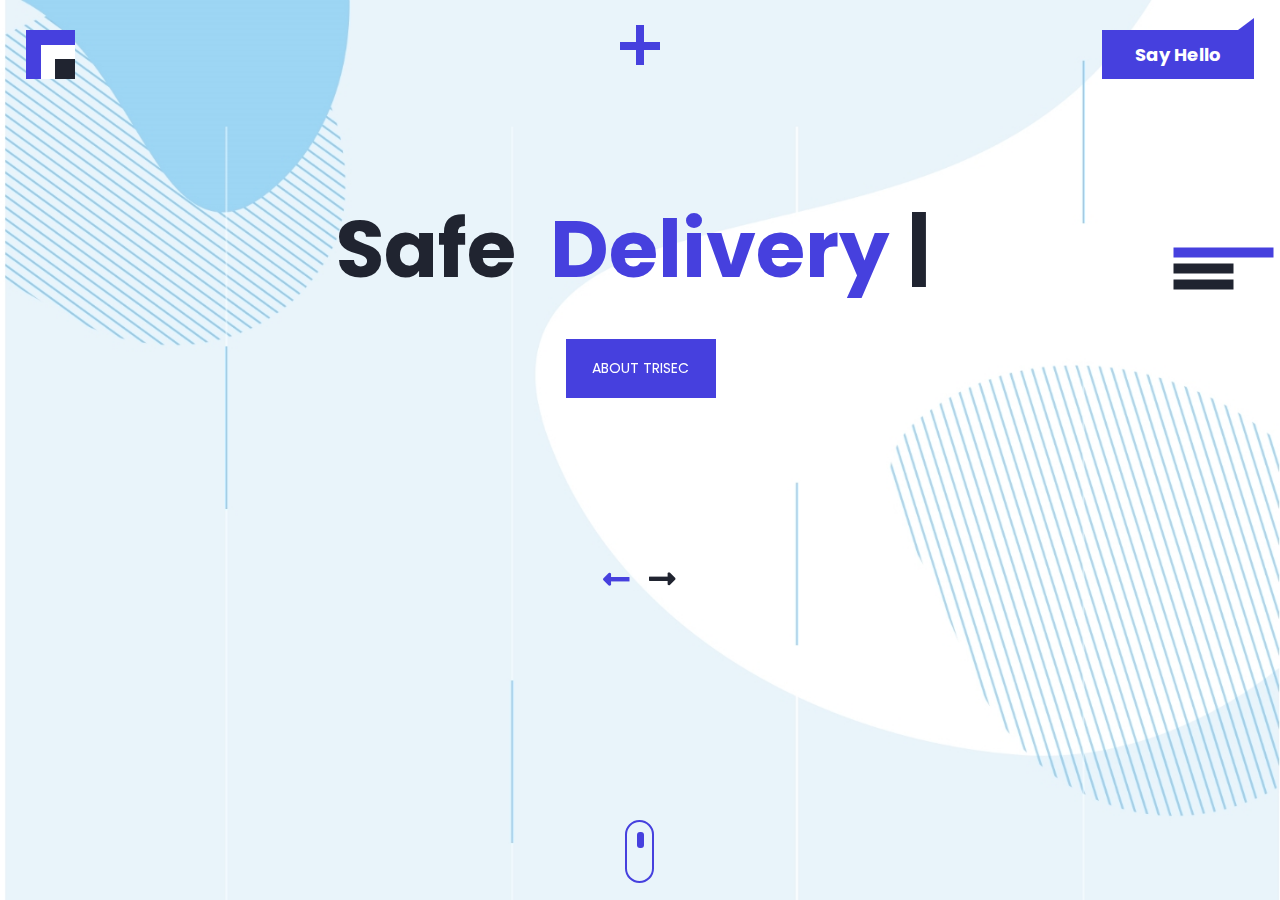
==== commit 8ad3f4dc: "Several issues are fixed and Add full bootstrap" ====
--- a/index.html
+++ b/index.html
@@ -14,9 +14,10 @@
    <link rel="stylesheet" href="./css/dist/assets/owl.theme.default.min.css">
 
    <link rel="shortcut icon" href="favicon.ico" type="image/ico" />
-   <!-- Bootstrap Grid CSS CDN  -->
-   <link rel="stylesheet"
-      href="https://cdnjs.cloudflare.com/ajax/libs/twitter-bootstrap/4.4.0/css/bootstrap-grid.min.css">
+
+   <!-- Bootstrap CSS CDN  -->
+   <link rel="stylesheet" href="https://stackpath.bootstrapcdn.com/bootstrap/4.4.1/css/bootstrap.min.css"
+      integrity="sha384-Vkoo8x4CGsO3+Hhxv8T/Q5PaXtkKtu6ug5TOeNV6gBiFeWPGFN9MuhOf23Q9Ifjh" crossorigin="anonymous">
 
    <!-- Main Style  -->
    <link rel="stylesheet" href="./css/main.min.css">
@@ -44,11 +45,11 @@
                   <li><a href="services.html">services</a></li>
                   <li><a href="#" class="space">&nbsp;</a></li>
                   <li><a href="works.html">work</a></li>
-                  <li><a href="#" id="proposel">proposel</a></li>
+                  <li><a href="#" data-toggle="modal" data-target="#planner" id="proposel">proposel</a></li>
                </ul>
             </div>
             <div class="hello">
-               <a href="#" id="hello">Say Hello</a>
+               <a href="#" id="hello" data-toggle="modal" data-target="#question-box">Say Hello</a>
             </div>
          </header>
          <!-- End Header  -->
@@ -59,7 +60,8 @@
                <div class="item">
                   <!-- First Slider  -->
                   <div class="delivery">
-                     <h2>Safe <span>Delivery</span> </h2>
+                     <h2 id="typing-header">Safe &nbsp;<span typing-speed="70" typing-delay="1000"
+                           words="Delivery,Delivery,Delivery"></span> </h2>
                      <a href="about-trisec.html">About Trisec</a>
                   </div>
                </div>
@@ -68,25 +70,32 @@
                   <div class="slider-services">
                      <h2>Services</h2>
                      <div class="row">
-                        <div class="col-sm-4">
-                           <div class="box">
-                              <img src="./Icons/web design.svg" alt="Web Design">
-                              <h6>Web Design</h6>
-                           </div>
-                        </div>
-
-                        <div class="col-sm-4">
-                           <div class="box">
-                              <img src="./Icons/Web Development.svg" alt="Web Development">
-                              <h6>Web Development</h6>
-                           </div>
-                        </div>
-
-                        <div class="col-sm-4">
-                           <div class="box">
-                              <img src="./Icons/Website Security.svg" alt="Web Security">
-                              <h6>Web Security</h6>
-                           </div>
+                        <div class="col-md-4">
+                           <div class="services-box">
+                              <div class="box box-overly">
+                                 <img src="./Icons/web design.svg" alt="Web Design">
+                                 <h6>Web Design</h6>
+                              </div>
+                           </div>
+                        </div>
+
+                        <div class="col-md-4">
+                           <div class="services-box box-overly">
+                              <div class="box">
+                                 <img src="./Icons/Web Development.svg" alt="Web Development">
+                                 <h6>Web Development</h6>
+                              </div>
+                           </div>
+                        </div>
+
+                        <div class="col-md-4">
+                           <div class="services-box">
+                              <div class="box box-overly">
+                                 <img src="./Icons/Website Security.svg" alt="Web Security">
+                                 <h6>Web Security</h6>
+                              </div>
+                           </div>
+
                         </div>
                      </div>
                   </div>
@@ -96,21 +105,21 @@
                   <div class="work-slider">
                      <h2>Work</h2>
                      <div class="row">
-                        <div class="col-sm-4">
+                        <div class="col-md-4">
                            <div class="box">
                               <img src="./Icons/Web Design work.svg" alt="Web Design">
                               <h6>Web Design</h6>
                            </div>
                         </div>
 
-                        <div class="col-sm-4">
+                        <div class="col-md-4">
                            <div class="box">
                               <img src="./Icons/Web Development work.svg" alt="Web Development">
                               <h6>Web Development</h6>
                            </div>
                         </div>
 
-                        <div class="col-sm-4">
+                        <div class="col-md-4">
                            <div class="box">
                               <img src="./Icons/Website Security work.svg" alt="Web Security">
                               <h6>Web Security</h6>
@@ -135,66 +144,79 @@
 
 
    <!-- Planner Box  -->
-   <div class="planner-box" id="planner">
-      <div class="wrapper">
-         <div class="d-flex justify-content-between">
-            <h3>Project Planner</h3>
-            <button type="button" class="close" id="closePlanner">
-               <span class="x-line">&nbsp;</span>
-               <span class="y-line">&nbsp;</span>
-            </button>
+   <div class="planner-box modal fade" id="planner" tabindex="-1" role="dialog" aria-labelledby="exampleModalLabel"
+      aria-hidden="true">
+      <div class="modal-dialog modal-dialog-centered" role="document">
+         <div class="modal-content">
+            <div class="modal-header">
+               <h3>Project Planner</h3>
+
+               <button type="button" data-dismiss="modal" aria-label="Close">
+                  <span class="x-line"></span>
+                  <span class="y-line"></span>
+               </button>
+            </div>
+            <div class="modal-body">
+               <p>Lorem ipsum dolor sit amet consectetur adipisicing elit. Distinctio cumque corrupti, explicabo commod!
+               </p>
+               <form class="planner-form">
+                  <h6 class="mt-3">Your Details</h6>
+                  <div class="row">
+                     <div class="col-md-6">
+                        <div class="group">
+                           <label for="fname"></label>
+                           <input type="text" placeholder="Full Name">
+                        </div>
+
+                        <div class="group">
+                           <label for="email"></label>
+                           <input type="email" placeholder="Email">
+                        </div>
+                     </div>
+
+                     <div class="col-md-6">
+                        <div class="group">
+                           <label for="company"></label>
+                           <input type="text" placeholder="Company">
+                        </div>
+
+                        <div class="group">
+                           <label for="phone"></label>
+                           <input type="text" placeholder="Phone">
+                        </div>
+                     </div>
+                  </div>
+                  <h6>Your Details</h6>
+                  <div class="project-tab">
+                     <nav>
+                        <div class="nav justify-content-between nav-tabs" id="nav-tab" role="tablist">
+                           <a class="active" id="nav-home-tab" data-toggle="tab" href="#nav-home" role="tab"
+                              aria-controls="nav-home" aria-selected="true">Home</a>
+                           <a class="" id="nav-profile-tab" data-toggle="tab" href="#nav-profile" role="tab"
+                              aria-controls="nav-profile" aria-selected="false">Profile</a>
+                           <a class="" id="nav-contact-tab" data-toggle="tab" href="#nav-contact" role="tab"
+                              aria-controls="nav-contact" aria-selected="false">Contact</a>
+                        </div>
+                     </nav>
+                     <div class="tab-content" id="nav-tabContent">
+                        <div class="tab-pane fade show active" id="nav-home" role="tabpanel"
+                           aria-labelledby="nav-home-tab">Adipisicing elit. Vitae ut, blanditiis fugiat numquam placeat
+                           repudiandae officiis debitis impedit asperiores voluptates laboriosam quia, sed nam autem?
+                        </div>
+                        <div class="tab-pane fade" id="nav-profile" role="tabpanel" aria-labelledby="nav-profile-tab">
+                           Lorem ipsum dolor sit amet consectetur adipisicing elit.impedit asperiores voluptates odit
+                           totam
+                           accusantium omnis similique laboriosam quia, sed nam autem?
+                        </div>
+                        <div class="tab-pane fade" id="nav-contact" role="tabpanel" aria-labelledby="nav-contact-tab">
+                           Impedit asperiores voluptates odit totam accusantium omnis similique laboriosam quia, sed nam
+                           autem?
+                        </div>
+                     </div>
+                  </div>
+               </form>
+            </div>
          </div>
-         <p>Lorem ipsum dolor sit amet consectetur adipisicing elit. Distinctio cumque corrupti, explicabo commod!</p>
-         <form class="planner-form">
-            <h6 class="mt-3">Your Details</h6>
-            <div class="row">
-               <div class="col-md-6">
-                  <div class="form-group">
-                     <label for="fname"></label>
-                     <input type="text" placeholder="Full Name">
-                  </div>
-
-                  <div class="form-group">
-                     <label for="email"></label>
-                     <input type="email" placeholder="Email">
-                  </div>
-               </div>
-
-               <div class="col-md-6">
-                  <div class="form-group">
-                     <label for="company"></label>
-                     <input type="text" placeholder="Company">
-                  </div>
-
-                  <div class="form-group">
-                     <label for="phone"></label>
-                     <input type="text" placeholder="Phone">
-                  </div>
-               </div>
-            </div>
-            <h6>Your Details</h6>
-            <div class="row">
-               <div class="col-sm-4">
-                  <div class="tooltip active">
-                     <span>Website</span>
-                  </div>
-               </div>
-               <div class="col-sm-4">
-                  <div class="tooltip">
-                     <span>Web Application</span>
-                  </div>
-               </div>
-
-               <div class="col-sm-4">
-                  <div class="tooltip">
-                     <span>Something else</span>
-                  </div>
-               </div>
-            </div>
-            <div class="tooltiptext">
-               <p>Lorem ipsum dolor, sit amet consectetur adipisicing.</p>
-            </div>
-         </form>
       </div>
    </div>
    <!-- Question Box  -->
@@ -202,68 +224,87 @@
 
 
    <!-- Question Box  -->
-   <div class="question-box" id="question">
-      <div class="wrapper">
-         <div class="d-flex justify-content-between">
-            <h3>Ask us a Question</h3>
-            <button type="button" class="close" id="closeQuestion">
-               <span class="x-line">&nbsp;</span>
-               <span class="y-line">&nbsp;</span>
-            </button>
+   <!-- Modal -->
+   <div class="question-box modal fade" id="question-box" tabindex="-1" role="dialog"
+      aria-labelledby="exampleModalLabel" aria-hidden="true">
+      <div class="modal-dialog modal-dialog-centered" role="document">
+         <div class="modal-content">
+            <div class="modal-header">
+               <h3>Ask us a Question</h3>
+
+               <button type="button" data-dismiss="modal" aria-label="Close">
+                  <span class="x-line"></span>
+                  <span class="y-line"></span>
+               </button>
+            </div>
+            <div class="modal-body">
+               <form class="question-form">
+                  <div class="row">
+                     <div class="col-md-6">
+                        <div class="group">
+                           <label for="name"></label>
+                           <input type="text" placeholder="Name">
+                        </div>
+
+                        <div class="group">
+                           <label for="email"></label>
+                           <input type="email" placeholder="Email">
+                        </div>
+
+                        <div class="group">
+                           <label for="phone"></label>
+                           <input type="text" placeholder="Phone">
+                        </div>
+                     </div>
+                     <div class="col-md-6">
+                        <div class="group">
+                           <label for="message"></label>
+                           <textarea name="message" rows="3" placeholder="Message"></textarea>
+                        </div>
+                        <button type="submit" class="submit">Submit</button>
+                     </div>
+                  </div>
+                  <div class="row mt-lg-4 mt-md-3">
+                     <div class="col-md-6">
+                        <ul class="phone">
+                           <li>Phone: <a href="tel:90607-787">90607-787</a></li>
+                           <li>Email: <a href="mailto:exmple@gmail.com">exmple@gmail.com</a></li>
+                        </ul>
+                     </div>
+                     <div class="col-md-6">
+                        <div class="location">
+                           <p><b>Location:</b> Notingham, Unitad Kinhdom</p>
+                           <div class="d-flex mt-1">
+                              <p><b>Let's Get Social:</b></p>
+                              <ul class="social">
+                                 <li><a href="#"><i class="fab fa-instagram"></i></a></li>
+                                 <li><a href="#"><i class="fab fa-twitter"></i></a></li>
+                                 <li><a href="#"><i class="fab fa-facebook"></i></a></li>
+                                 <li><a href="#"><i class="fas fa-globe-europe"></i></a></li>
+                              </ul>
+                           </div>
+                        </div>
+                     </div>
+                  </div>
+               </form>
+            </div>
          </div>
-         <form class="question-form">
-            <div class="row">
-               <div class="col-md-6">
-                  <div class="form-group">
-                     <label for="name"></label>
-                     <input type="text" placeholder="Name">
-                  </div>
-
-                  <div class="form-group">
-                     <label for="email"></label>
-                     <input type="email" placeholder="Email">
-                  </div>
-
-                  <div class="form-group">
-                     <label for="phone"></label>
-                     <input type="text" placeholder="Phone">
-                  </div>
-               </div>
-               <div class="col-md-6">
-                  <div class="form-group">
-                     <textarea name="message" rows="3" placeholder="Message"></textarea>
-                  </div>
-                  <button type="submit">Submit</button>
-               </div>
-            </div>
-            <div class="row mt-lg-4 mt-md-3">
-               <div class="col-md-6">
-                  <ul class="phone">
-                     <li>Phone: <a href="tel:90607-787">90607-787</a></li>
-                     <li>Email: <a href="mailto:exmple@gmail.com">exmple@gmail.com</a></li>
-                  </ul>
-               </div>
-               <div class="col-md-6">
-                  <div class="location">
-                     <p><b>Location:</b> Notingham, Unitad Kinhdom</p>
-                     <div class="d-flex">
-                        <p><b>Let's Get Social:</b></p>
-                        <ul class="social">
-                           <li><a href="#"><i class="fab fa-instagram"></i></a></li>
-                           <li><a href="#"><i class="fab fa-twitter"></i></a></li>
-                           <li><a href="#"><i class="fab fa-facebook"></i></a></li>
-                           <li><a href="#"><i class="fas fa-globe-europe"></i></a></li>
-                        </ul>
-                     </div>
-                  </div>
-               </div>
-            </div>
-         </form>
       </div>
    </div>
+
+
    <!-- Question Box  -->
 
    <script src="https://cdnjs.cloudflare.com/ajax/libs/jquery/3.4.1/jquery.min.js"></script>
+   <script src="https://code.jquery.com/jquery-3.4.1.slim.min.js"
+      integrity="sha384-J6qa4849blE2+poT4WnyKhv5vZF5SrPo0iEjwBvKU7imGFAV0wwj1yYfoRSJoZ+n"
+      crossorigin="anonymous"></script>
+   <script src="https://cdn.jsdelivr.net/npm/popper.js@1.16.0/dist/umd/popper.min.js"
+      integrity="sha384-Q6E9RHvbIyZFJoft+2mJbHaEWldlvI9IOYy5n3zV9zzTtmI3UksdQRVvoxMfooAo"
+      crossorigin="anonymous"></script>
+   <script src="https://stackpath.bootstrapcdn.com/bootstrap/4.4.1/js/bootstrap.min.js"
+      integrity="sha384-wfSDF2E50Y2D1uUdj0O3uMBJnjuUD4Ih7YwaYd1iqfktj0Uod8GCExl3Og8ifwB6"
+      crossorigin="anonymous"></script>
    <script src="https://cdnjs.cloudflare.com/ajax/libs/OwlCarousel2/2.3.4/owl.carousel.min.js"></script>
    <script src="./js/select.js"></script>
    <script src="./js/main.js"></script>
--- a/css/main.min.css
+++ b/css/main.min.css
@@ -1,2 +1,2 @@
-@import url("https://fonts.googleapis.com/css2?family=Poppins:wght@400;700&display=swap");*,body{margin:0;padding:0;-webkit-box-sizing:border-box;box-sizing:border-box;font-family:'Poppins', sans-serif;font-size:18px}body{background-color:#fff}li{list-style:none}a{text-decoration:none;color:inherit}button{background-color:transparent;border:0;outline:0;cursor:pointer}button :focus{outline:0}.wrapper{max-width:96%;margin:0 auto;width:100%}.wrapper-right{max-width:98%;width:100%;margin-left:auto}.flex-between{display:-webkit-box;display:-ms-flexbox;display:flex;-webkit-box-pack:justify;-ms-flex-pack:justify;justify-content:space-between}.flex-between-center{display:-webkit-box;display:-ms-flexbox;display:flex;-webkit-box-pack:justify;-ms-flex-pack:justify;justify-content:space-between;-webkit-box-align:center;-ms-flex-align:center;align-items:center}@media (max-width: 768px){.question-box .flex-between{display:block;-webkit-box-pack:justify;-ms-flex-pack:justify;justify-content:space-between}}.full-width{max-width:100%;width:100%;height:auto}.planner-box,.question-box{position:fixed;z-index:11111;left:0;top:0;width:100%;background-color:#ffffff78;-webkit-animation-name:animatetop;animation-name:animatetop;-webkit-animation-duration:0.4s;animation-duration:0.4s;display:none;height:100%}.planner-box .wrapper,.question-box .wrapper{max-width:900px;width:100%;margin:15% auto;-webkit-box-shadow:0px 0px 25px 2px #4640de91;box-shadow:0px 0px 25px 2px #4640de91;background-color:#fff;padding:40px}@media (max-width: 992px){.planner-box .wrapper,.question-box .wrapper{max-width:800px;padding:20px}}@media (max-width: 768px){.planner-box .wrapper,.question-box .wrapper{max-width:600px}}.planner-box h3,.question-box h3{font-size:40px;color:#4640DE;font-weight:700;margin-bottom:30px}@media (max-width: 576px){.planner-box h3,.question-box h3{font-size:30px}}@media (max-width: 768px){.planner-box h3,.question-box h3{margin-bottom:20px}}.planner-box .close,.question-box .close{-webkit-transition:ease-in-out .3s;transition:ease-in-out .3s;position:relative;width:50px}.planner-box .close span,.question-box .close span{background-color:#4640DE;display:block;position:absolute}.planner-box .close span.x-line,.question-box .close span.x-line{width:40px;height:3px;top:10px;-webkit-transform:rotate(45deg);transform:rotate(45deg)}.planner-box .close span.y-line,.question-box .close span.y-line{width:3px;height:40px;top:-8px;left:19px;-webkit-transform:rotate(45deg);transform:rotate(45deg)}.planner-form .form-group input,.planner-form .form-group textarea,.question-form .form-group input,.question-form .form-group textarea{border:1px solid #4640DE;padding:15px 10px;color:#202430;margin-bottom:20px;width:100%}.planner-form .form-group input::-webkit-input-placeholder,.planner-form .form-group textarea::-webkit-input-placeholder,.question-form .form-group input::-webkit-input-placeholder,.question-form .form-group textarea::-webkit-input-placeholder{color:#202430}.planner-form .form-group input:-ms-input-placeholder,.planner-form .form-group textarea:-ms-input-placeholder,.question-form .form-group input:-ms-input-placeholder,.question-form .form-group textarea:-ms-input-placeholder{color:#202430}.planner-form .form-group input::-ms-input-placeholder,.planner-form .form-group textarea::-ms-input-placeholder,.question-form .form-group input::-ms-input-placeholder,.question-form .form-group textarea::-ms-input-placeholder{color:#202430}.planner-form .form-group input::placeholder,.planner-form .form-group textarea::placeholder,.question-form .form-group input::placeholder,.question-form .form-group textarea::placeholder{color:#202430}@media (max-width: 768px){.planner-form .form-group input,.planner-form .form-group textarea,.question-form .form-group input,.question-form .form-group textarea{padding:5px 10px;margin-bottom:10px}}.planner-form button,.question-form button{background-color:#4640DE;text-align:center;text-transform:uppercase;padding:10px;color:#fff;display:block;width:100%}.planner-form .phone li,.question-form .phone li{font-weight:700;color:#202430;margin-bottom:5px}.planner-form .phone li a,.question-form .phone li a{font-weight:400}.planner-box h6{margin-bottom:15px}.social li{display:inline-block;margin:0 10px}.social li i{color:#202430}.social li i:hover{color:#4640DE}@-webkit-keyframes animatetop{0%{top:-500px;opacity:0}100%{top:0;opacity:1}}@keyframes animatetop{0%{top:-500px;opacity:0}100%{top:0;opacity:1}}.home-slider{margin-top:15%}@media (max-width: 576px){.home-slider{margin-top:5%}}.home-slider .owl-dots{-webkit-transform:rotate(90deg);transform:rotate(90deg);position:absolute;right:10px;top:20%}@media (max-width: 768px){.home-slider .owl-dots{top:75%}}@media (max-width: 576px){.home-slider .owl-dots{display:none}}.home-slider .owl-theme .owl-dots .owl-dot span{height:60px;background-color:#202430;border-radius:unset;margin:5px 3px}.home-slider .owl-theme .owl-dots .owl-dot.active span{height:100px;background-color:#4640DE}.home-slider .owl-carousel .nav-btn{height:45px;width:30px;cursor:pointer}.home-slider .owl-theme .owl-nav [class*=owl-]{margin:0 8px}.home-slider .owl-carousel .prev-slide{background-image:url("./../Icons/left-arrow.png");background-repeat:no-repeat}.home-slider .owl-carousel .next-slide{background-image:url("./../Icons/right-arrow.png");background-repeat:no-repeat}.home-slider .owl-theme .owl-nav [class*=owl-]:hover{background:transparent !important}.home-slider .owl-theme .owl-nav{margin-top:50px}@media (max-width: 768px){.home-slider .owl-theme .owl-nav{margin-top:30px}}.delivery{text-align:center;margin-top:100px}.delivery h2{font-size:80px;font-weight:700;color:#202430;position:relative;white-space:nowrap;overflow:hidden;-webkit-animation:typing 2s steps(17) 1s 1 normal both,blink-caret 0.6s steps(17) infinite;animation:typing 2s steps(17) 1s 1 normal both,blink-caret 0.6s steps(17) infinite;border-right:7px solid #4640DE;padding-right:15px;margin:0 auto 50px;line-height:80px;-webkit-animation-delay:1s;animation-delay:1s;-webkit-transition:ease-in-out;transition:ease-in-out}@media (max-width: 992px){.delivery h2{font-size:50px}}@media (max-width: 768px){.delivery h2{font-size:40px}}@media (max-width: 576px){.delivery h2{font-size:30px}}@media (max-width: 768px){.delivery h2{border-right:5px solid #4640DE;line-height:50px}}@media (max-width: 576px){.delivery h2{border-right:4px solid #4640DE;line-height:35px}}.delivery h2 span{color:#4640DE;font-size:inherit;font-weight:inherit}.delivery a{display:block;width:150px;background-color:#4640DE;padding:19px;color:#fff;text-transform:uppercase;margin:0 auto;font-size:14px;-webkit-transition:all .3s;transition:all .3s}.delivery a:hover{background-color:#fff;color:#4640DE;-webkit-box-shadow:0px 0px 25px 2px #4640de91;box-shadow:0px 0px 25px 2px #4640de91}.work-slider,.slider-services{text-align:center;max-width:800px;width:100%;margin:0 auto}.work-slider h2,.slider-services h2{font-size:80px;font-weight:700;color:#4640DE;margin-bottom:30px}@media (max-width: 992px){.work-slider h2,.slider-services h2{font-size:50px}}@media (max-width: 768px){.work-slider h2,.slider-services h2{font-size:40px}}@media (max-width: 576px){.work-slider h2,.slider-services h2{font-size:30px}}@media (max-width: 768px){.work-slider h2,.slider-services h2{margin-bottom:20px}}.work-slider .box,.slider-services .box{background-color:#fff;-webkit-box-shadow:0px 0px 10px 2px #e2e2e4d6;box-shadow:0px 0px 10px 2px #e2e2e4d6;padding-bottom:40px}@media (max-width: 576px){.work-slider .box,.slider-services .box{margin:5px 10%;padding-bottom:20px}}.work-slider .box h6,.slider-services .box h6{margin-top:50px;font-size:18px;font-weight:700;color:#4640DE}@media (max-width: 576px){.work-slider .box h6,.slider-services .box h6{margin-top:15px}}.work-slider .box img{max-width:100%;width:100%;display:block}.slider-services .box img{width:unset;margin:0 auto;height:90px}.slider-services .box{padding-top:40px}@-webkit-keyframes typing{from{width:0}to{width:7em}}@keyframes typing{from{width:0}to{width:7em}}@-webkit-keyframes blink-caret{from,to{border-color:transparent}50%{border-color:#4640DE}}@keyframes blink-caret{from,to{border-color:transparent}50%{border-color:#4640DE}}.header .nav ul{position:relative;right:-50px;-webkit-transition:all .3s;transition:all .3s}@media (max-width: 768px){.header .nav ul{position:absolute;width:300px;left:0;right:0;z-index:999;margin:0 auto;top:100px;background:#4640DE;-webkit-box-shadow:0px 0px 25px 2px #4640de91;box-shadow:0px 0px 25px 2px #4640de91}}.header .nav li{display:inline-block}@media (max-width: 768px){.header .nav li{display:block}}.header .nav a{text-decoration:none;text-transform:uppercase;color:#202430;font-weight:700;margin:0 14px;-webkit-transition:-webkit-transition ease-in-out .3s;transition:-webkit-transition ease-in-out .3s;transition:transition ease-in-out .3s;transition:transition ease-in-out .3s, -webkit-transition ease-in-out .3s;-webkit-animation-name:animatetop;animation-name:animatetop;-webkit-animation-duration:0.4s;animation-duration:0.4s;display:none}.header .nav a.space{margin:0 25px}@media (max-width: 768px){.header .nav a{margin:25px auto;width:100%;text-align:center;color:#fff}.header .nav a.space{display:none !important}}.header .nav-btn{position:absolute;left:0;-webkit-transition:0.70s;transition:0.70s;width:40px;margin:0 auto;right:0;z-index:9999}@media (max-width: 768px){.header .nav-btn{top:50px}}.header .nav-btn span{background-color:#4640DE;display:block;position:absolute;-webkit-transition:0.70s;transition:0.70s}.header .nav-btn span.x-line{width:40px;height:8px;top:10px}.header .nav-btn span.y-line{width:8px;height:40px;top:-7px;left:16px}.header .rotate span{-webkit-transform:rotate(45deg);transform:rotate(45deg);-webkit-transition:0.70s;transition:0.70s}.header .rotate span.x-line{width:40px;height:8px;top:10px}.header .rotate span .y-line{width:8px;height:40px;top:-7px;left:17px}.header{display:-webkit-box;display:-ms-flexbox;display:flex;-webkit-box-pack:justify;-ms-flex-pack:justify;justify-content:space-between;-webkit-box-align:center;-ms-flex-align:center;align-items:center;padding:30px 0}.header .hello #hello{background-color:#4640DE;color:#fff;font-weight:700;padding:12px 33px;position:relative;-webkit-transition:all .3s;transition:all .3s}@media (max-width: 768px){.header .hello #hello{padding:10px 20px}}.header .hello #hello::after{content:'';position:absolute;height:0;border-style:solid;border-width:0 0 15px 20px;border-color:transparent transparent #4640DE transparent;top:-12px;right:0}.about-page,.home-page{min-height:100vh;background-image:url("./../Images/page-bg.jpg");background-size:cover;background-repeat:no-repeat;background-position:top center;overflow-x:hidden}.scroll{position:relative}.scroll a{padding:50px 0;display:block}.scroll a span{position:absolute;top:0;left:50%;width:29px;height:63px;margin-left:-15px;border:2px solid #4640DE;border-radius:50px;-webkit-box-sizing:border-box;box-sizing:border-box}.scroll a span::before{position:absolute;top:10px;left:50%;content:'';width:7px;height:16px;margin-left:-3px;background-color:#4640DE;border-radius:3px;-webkit-animation:sdb 2s infinite;animation:sdb 2s infinite;-webkit-box-sizing:border-box;box-sizing:border-box}@-webkit-keyframes sdb{0%{-webkit-transform:translate(0, 0);opacity:0}40%{opacity:1}80%{-webkit-transform:translate(0, 20px);opacity:0}100%{opacity:0}}@keyframes sdb{0%{-webkit-transform:translate(0, 0);transform:translate(0, 0);opacity:0}40%{opacity:1}80%{-webkit-transform:translate(0, 20px);transform:translate(0, 20px);opacity:0}100%{opacity:0}}.about-trisec h3{font-size:40px;color:#4640DE;font-weight:700;margin-bottom:30px}@media (max-width: 576px){.about-trisec h3{font-size:30px}}@media (max-width: 576px){.about-trisec h3{margin:15px 0}}.about-trisec .inner img{width:100%;display:block}.tab{background-color:#fff;margin-left:-2.5%}@media (max-width: 992px){.tab{margin-left:0}}.tab .row{border-bottom:1px solid #4640DE;margin:0}.tab .overview{padding:30px 50px;-webkit-animation:fadeEffect 1s;animation:fadeEffect 1s}@media (max-width: 576px){.tab .overview{padding:20px 35px}}.tab .overview h6{margin-bottom:20px}.tab .overview p{margin-bottom:40px}@media (max-width: 576px){.tab .overview p{margin-bottom:20px}}.tab .team{display:none;-webkit-animation:fadeEffect 1s;animation:fadeEffect 1s}.tab .team .row{padding:30px 0}@media (max-width: 768px){.tab .team .row{padding:20px 0 10px}}.tab .team img{display:block;margin:0 auto}@media (max-width: 768px){.tab .team img{margin:0 auto 10px}}.tab .team p,.tab .team h6{margin-bottom:10px}@media (max-width: 768px){.tab .team h6{text-align:center}}.tab .team .title{position:relative;margin-right:40px}.tab .team .title::after{content:'';position:absolute;right:-23px;background-color:#a7acac;width:1px;height:15px;top:8px}.tab .team h6,.tab button{color:#4640DE;font-weight:700}.tab button{display:block;margin:25px auto;width:100%;position:relative}.tab button.active::after{content:'';position:absolute;bottom:-28px;height:5px;background-color:#4640DE;width:110%;left:-15px}@media (max-width: 576px){.tab button.active::after{width:115%}}@-webkit-keyframes fadeEffect{from{opacity:0}to{opacity:1}}@keyframes fadeEffect{from{opacity:0}to{opacity:1}}.services-box{background-color:#fff;text-align:center;margin-bottom:20px;padding:50px 0;-webkit-transition:all .3s;transition:all .3s;border:3px solid transparent}.services-box:hover{border:3px solid #4640DE}.services-box.big-space{padding:80px 0}.services-box img{min-height:90px}.services-box h6{margin-top:30px;font-weight:700;color:#4640DE}.services .tab{margin-left:-4.5%}.services .tab .team .row{padding:0;border:0;margin-right:-15px;margin-left:-15px}.project-planner{padding:30px 50px 10px}.project-planner h6{color:#202430 !important}.tooltip{cursor:pointer;border:1px solid #4640DE;color:#4640DE;text-align:center;padding:10px 0;margin-bottom:10px;text-transform:uppercase;-webkit-transition:ease-in-out .3s;transition:ease-in-out .3s}.tooltip:hover,.tooltip.active{background-color:#4640DE;color:#fff}.tooltiptext{position:relative;border:1px solid #4640DE;padding:3px 10px;margin-bottom:10px}.tooltiptext::after{content:'';position:absolute;top:-10px;left:10px;width:0;height:0;border-style:solid;border-width:0 10px 10px 10px;border-color:transparent transparent #4640DE transparent}.works{background-color:#fff}.works h3{font-size:40px;color:#4640DE;font-weight:700}@media (max-width: 576px){.works h3{font-size:30px}}.works .filter{border:1px solid #4640DE;padding:10px 30px;position:relative}.custom-select{width:300px;border:1px solid #4640DE;position:relative}@media (max-width: 768px){.custom-select{width:250px}}.custom-select select{display:none}.select-selected{background-color:#fff}.select-selected:after{position:absolute;content:"";top:25px;right:10px;width:0;height:0;border:6px solid transparent;border-color:#4640DE transparent transparent transparent}.select-selected.select-arrow-active:after{border-color:transparent transparent #4640DE transparent;top:17px}.select-items div,.select-selected{color:#4640DE;background-color:#fff;padding:15px;cursor:pointer;-webkit-user-select:none;-moz-user-select:none;-ms-user-select:none;user-select:none;-webkit-transition:all .3s;transition:all .3s}.select-items{position:absolute;background-color:#4640DE;top:100%;left:-1px;right:-1px;z-index:99;border:1px solid #4640DE}.select-hide{display:none}.select-items div:hover,.same-as-selected{background-color:rgba(0,0,0,0.1);color:#fff}.overly-box{margin-bottom:30px}.overly-box a{display:block;position:relative;-webkit-transition:all .3s;transition:all .3s}.overly-box a:hover p{opacity:1;-webkit-transform:scale(1);transform:scale(1)}.overly-box img{display:block;width:100%}.overly-box p{position:absolute;-webkit-transform:scale(0.9);transform:scale(0.9);top:0;left:0;width:100%;height:100%;display:-webkit-box;display:-ms-flexbox;display:flex;-webkit-box-align:center;-ms-flex-align:center;align-items:center;-webkit-box-pack:center;-ms-flex-pack:center;justify-content:center;font-weight:700;color:#fff;background-color:#4640DEAD;opacity:0;-webkit-transition:all .3s;transition:all .3s}.work-details .tab{margin-left:-4.4%}@media (max-width: 992px){.work-details .tab{margin-left:0}}.work-details .backBtn{background-color:#4640DE;color:#fff;padding:15px;text-align:center;display:-webkit-box;display:-ms-flexbox;display:flex;max-width:240px;-webkit-box-align:center;-ms-flex-align:center;align-items:center;-ms-flex-pack:distribute;justify-content:space-around}@media (max-width: 768px){.work-details .backBtn{padding:10px}}.work-details h3{font-size:40px;color:#4640DE;font-weight:700;margin:40px 0 20px}@media (max-width: 576px){.work-details h3{font-size:30px}}@media (max-width: 768px){.work-details h3{margin:20px 0}}.work-details .tab h3{margin-top:0}.work-details .work-gallery{margin:0 20px}@media (max-width: 768px){.work-details .work-gallery{margin:0 10px}}.work-details .work-gallery .row{border-bottom:0}.gallery-img{margin-bottom:30px}@media (max-width: 768px){.gallery-img{margin-bottom:20px}}.gallery-img img{width:100%}
+@import url("https://fonts.googleapis.com/css2?family=Poppins:wght@400;700&display=swap");*,body{margin:0;padding:0;-webkit-box-sizing:border-box;box-sizing:border-box;font-family:'Poppins', sans-serif;font-size:18px}body{background-color:#fff}li{list-style:none}a:hover,a{text-decoration:none;color:inherit}button{background-color:transparent;border:0;outline:0;cursor:pointer}button:focus{outline:0;border:0}button:active{outline:0;border:0}.wrapper{max-width:96%;margin:0 auto;width:100%}.wrapper-right{max-width:98%;width:100%;margin-left:auto}.flex-between{display:-webkit-box;display:-ms-flexbox;display:flex;-webkit-box-pack:justify;-ms-flex-pack:justify;justify-content:space-between}.flex-between-center{display:-webkit-box;display:-ms-flexbox;display:flex;-webkit-box-pack:justify;-ms-flex-pack:justify;justify-content:space-between;-webkit-box-align:center;-ms-flex-align:center;align-items:center}@media (max-width: 768px){.question-box .flex-between{display:block;-webkit-box-pack:justify;-ms-flex-pack:justify;justify-content:space-between}}.full-width{max-width:100%;width:100%;height:auto}.question-box,.planner-box{background-color:#ffffff78}.question-box .modal-content,.planner-box .modal-content{-webkit-box-shadow:0px 0px 25px 2px #4640de91;box-shadow:0px 0px 25px 2px #4640de91;padding:40px;border:0;border-radius:0;max-width:900px;margin:0 auto}@media (max-width: 1024px){.question-box .modal-content,.planner-box .modal-content{max-width:800px;padding:20px}}@media (max-width: 768px){.question-box .modal-content,.planner-box .modal-content{max-width:600px}}.question-box .modal-dialog,.planner-box .modal-dialog{max-width:900px}.question-box .modal-header,.planner-box .modal-header{border-bottom:0;padding:0;margin-bottom:20px}.question-box .modal-header h3,.planner-box .modal-header h3{font-size:40px;color:#4640DE;font-weight:700}@media (max-width: 576px){.question-box .modal-header h3,.planner-box .modal-header h3{font-size:30px}}.question-box .modal-header button,.planner-box .modal-header button{-webkit-transition:ease-in-out .3s;transition:ease-in-out .3s;position:relative;width:50px;margin-top:15px;height:40px}.question-box .modal-header button span,.planner-box .modal-header button span{background-color:#4640DE;display:block;position:absolute}.question-box .modal-header button span.x-line,.planner-box .modal-header button span.x-line{width:40px;height:3px;top:10px;-webkit-transform:rotate(45deg);transform:rotate(45deg)}.question-box .modal-header button span.y-line,.planner-box .modal-header button span.y-line{width:3px;height:40px;top:-8px;left:19px;-webkit-transform:rotate(45deg);transform:rotate(45deg)}.question-box .modal-body,.planner-box .modal-body{padding:0}.planner-form label,.question-form label{display:block}.planner-form input,.planner-form textarea,.question-form input,.question-form textarea{border:1px solid #4640DE;padding:15px 10px;margin-bottom:15px;color:#202430;width:100%}.planner-form input::-webkit-input-placeholder,.planner-form textarea::-webkit-input-placeholder,.question-form input::-webkit-input-placeholder,.question-form textarea::-webkit-input-placeholder{color:#202430;opacity:1}.planner-form input:-ms-input-placeholder,.planner-form textarea:-ms-input-placeholder,.question-form input:-ms-input-placeholder,.question-form textarea:-ms-input-placeholder{color:#202430;opacity:1}.planner-form input::-ms-input-placeholder,.planner-form textarea::-ms-input-placeholder,.question-form input::-ms-input-placeholder,.question-form textarea::-ms-input-placeholder{color:#202430;opacity:1}.planner-form input::placeholder,.planner-form textarea::placeholder,.question-form input::placeholder,.question-form textarea::placeholder{color:#202430;opacity:1}.planner-form input:-ms-input-placeholder,.planner-form textarea:-ms-input-placeholder,.question-form input:-ms-input-placeholder,.question-form textarea:-ms-input-placeholder{color:#202430}.planner-form input::-ms-input-placeholder,.planner-form textarea::-ms-input-placeholder,.question-form input::-ms-input-placeholder,.question-form textarea::-ms-input-placeholder{color:#202430}@media (max-width: 768px){.planner-form input,.planner-form textarea,.question-form input,.question-form textarea{padding:5px 10px;margin-bottom:10px}}@media (max-width: 576px){.planner-form input,.planner-form textarea,.question-form input,.question-form textarea{margin-bottom:5px}}.planner-form .submit,.question-form .submit{background-color:#4640DE;text-align:center;text-transform:uppercase;padding:17px 0;color:#fff;display:block;width:100%;margin-top:15px;-webkit-transition:ease .4s;transition:ease .4s}.planner-form .submit:hover,.question-form .submit:hover{background-color:#17129B}.planner-form .phone li,.question-form .phone li{font-weight:700;color:#202430;margin-bottom:5px}.planner-form .phone li a,.question-form .phone li a{font-weight:400}.planner-box h6{margin-bottom:15px;font-weight:700}.question-form p,.question-form ul{margin-bottom:0}.social li{display:inline-block;margin:0 10px}.social li i{color:#202430}.social li i:hover{color:#4640DE}.project-tab a{text-transform:uppercase;color:#4640DE;position:relative;border:1px solid #4640DE;text-align:center;padding:10px 0;margin-bottom:10px;-webkit-transition:ease-in-out .3s;transition:ease-in-out .3s;width:32%}@media (max-width: 576px){.project-tab a{width:100%}}.project-tab a.active::after{content:'';position:absolute;left:0;right:0;bottom:-12px;margin:0 auto;width:0;height:0;border-style:solid;border-width:0 10px 10px 10px;border-color:transparent transparent #4640DE transparent}.project-tab a.active{background-color:#4640DE;color:#fff}.project-tab .tab-content{border:1px solid #4640DE;padding:3px 10px}@-webkit-keyframes animatetop{0%{top:-500px;opacity:0}100%{top:0;opacity:1}}@keyframes animatetop{0%{top:-500px;opacity:0}100%{top:0;opacity:1}}@media (min-width: 1400px){.home-slider{margin-top:12%}}.home-slider .owl-dots{-webkit-transform:rotate(90deg);transform:rotate(90deg);position:absolute;right:10px;top:20%}@media (max-width: 768px){.home-slider .owl-dots{top:75%}}@media (max-width: 576px){.home-slider .owl-dots{display:none}}.home-slider .owl-theme .owl-dots .owl-dot span{height:60px;background-color:#202430;border-radius:unset;margin:5px 3px}.home-slider .owl-theme .owl-dots .owl-dot.active span{height:100px;background-color:#4640DE}.home-slider .owl-carousel .nav-btn{height:45px;width:30px;cursor:pointer}.home-slider .owl-theme .owl-nav [class*=owl-]{margin:0 8px}.home-slider .owl-carousel .prev-slide{background-image:url("./../Icons/left-arrow.png");background-repeat:no-repeat}.home-slider .owl-carousel .next-slide{background-image:url("./../Icons/right-arrow.png");background-repeat:no-repeat}.home-slider .owl-theme .owl-nav [class*=owl-]:hover{background:transparent !important}.home-slider .owl-theme .owl-nav{margin-top:50px}@media (max-width: 768px){.home-slider .owl-theme .owl-nav{margin-top:30px}}.delivery{text-align:center;margin-top:100px}.delivery h2{font-size:80px;font-weight:700;color:#202430;position:relative;padding-right:15px;margin:0 auto 50px;line-height:80px;-webkit-transition:ease .9s;transition:ease .9s}@media (max-width: 1024px){.delivery h2{font-size:50px}}@media (max-width: 768px){.delivery h2{font-size:40px}}@media (max-width: 576px){.delivery h2{font-size:30px}}@media (max-width: 768px){.delivery h2{line-height:50px}}@media (max-width: 576px){.delivery h2{line-height:35px}}.delivery h2::after{content:'|';-webkit-animation-name:blinking;animation-name:blinking;-webkit-animation-duration:.71s;animation-duration:.71s;-webkit-animation-iteration-count:infinite;animation-iteration-count:infinite}.delivery h2 span{color:#4640DE;font-size:inherit;font-weight:inherit}.delivery a{display:block;width:150px;background-color:#4640DE;padding:19px;color:#fff;text-transform:uppercase;margin:0 auto;font-size:14px;-webkit-transition:all .3s;transition:all .3s}.delivery a:hover{background-color:#fff;color:#4640DE;-webkit-box-shadow:0px 0px 10px 1px #4640de21;box-shadow:0px 0px 10px 1px #4640de21;-webkit-transform:scale(0.9);transform:scale(0.9);font-size:16px}.work-slider,.slider-services{text-align:center;max-width:800px;width:100%;margin:0 auto}@media (max-width: 768px){.work-slider,.slider-services{max-width:500px}}.work-slider h2,.slider-services h2{font-size:80px;font-weight:700;color:#4640DE;margin-bottom:30px}@media (max-width: 1024px){.work-slider h2,.slider-services h2{font-size:50px}}@media (max-width: 768px){.work-slider h2,.slider-services h2{font-size:40px}}@media (max-width: 576px){.work-slider h2,.slider-services h2{font-size:30px}}@media (max-width: 768px){.work-slider h2,.slider-services h2{margin-bottom:20px}}.work-slider .box,.slider-services .box{background-color:#fff;-webkit-box-shadow:0px 0px 10px 2px #e2e2e4d6;box-shadow:0px 0px 10px 2px #e2e2e4d6;padding-bottom:40px}@media (max-width: 576px){.work-slider .box,.slider-services .box{margin:5px 10%;padding-bottom:20px}}.work-slider .box h6,.slider-services .box h6{margin-top:50px;font-size:18px;font-weight:700;color:#4640DE}@media (max-width: 576px){.work-slider .box h6,.slider-services .box h6{margin-top:15px}}.work-slider .box img{max-width:100%;width:100%;display:block}.slider-services .box img{width:unset;margin:0 auto;height:90px}.slider-services .box{padding-top:40px}@-webkit-keyframes blinking{from{color:transparent}to{color:#4640DE}}@keyframes blinking{from{color:transparent}to{color:#4640DE}}.header .nav ul{position:relative;right:-50px;-webkit-transition:all .3s;transition:all .3s}@media (max-width: 768px){.header .nav ul{position:absolute;width:300px;left:0;right:0;z-index:999;margin:0 auto;top:100px}}.header .nav li{display:inline-block}@media (max-width: 768px){.header .nav li{display:block}}.header .nav a{text-decoration:none;text-transform:uppercase;color:#202430;font-weight:700;margin:0 14px;opacity:0;visibility:hidden;-webkit-transition:all 0.5s ease-in-out;transition:all 0.5s ease-in-out}.header .nav a.show{opacity:1;-webkit-transition:all 0.5s ease-in-out;transition:all 0.5s ease-in-out;visibility:visible}.header .nav a.space{margin:0 25px}@media (max-width: 768px){.header .nav a{margin:0 auto;width:100%;text-align:center;color:#fff;display:block;background-color:#4640DE;padding:10px 0}.header .nav a.space{display:none !important}}.header .nav-btn{position:absolute;left:0;-webkit-transition:0.70s;transition:0.70s;width:40px;margin:0 auto;right:0;z-index:999}@media (max-width: 768px){.header .nav-btn{top:50px}}.header .nav-btn span{background-color:#4640DE;display:block;position:absolute;-webkit-transition:0.5s;transition:0.5s}.header .nav-btn span.x-line{width:40px;height:8px;top:10px}.header .nav-btn span.y-line{width:8px;height:40px;top:-7px;left:16px}.header .rotate span{-webkit-transform:rotate(45deg);transform:rotate(45deg);-webkit-transition:0.5s;transition:0.5s}.header .rotate span.x-line{width:40px;height:8px;top:10px}.header .rotate span .y-line{width:8px;height:40px;top:-7px;left:17px}.header{display:-webkit-box;display:-ms-flexbox;display:flex;-webkit-box-pack:justify;-ms-flex-pack:justify;justify-content:space-between;-webkit-box-align:center;-ms-flex-align:center;align-items:center;padding:30px 0}.header .hello #hello{background-color:#4640DE;color:#fff;font-weight:700;padding:12px 33px;position:relative;-webkit-transition:all .3s;transition:all .3s}@media (max-width: 768px){.header .hello #hello{padding:10px 20px}}.header .hello #hello::after{content:'';position:absolute;height:0;border-style:solid;border-width:0 0 15px 20px;border-color:transparent transparent #4640DE transparent;top:-12px;right:0}.page{min-height:100vh;background-image:url("./../Images/page-bg.jpg");background-size:cover;background-repeat:no-repeat;background-position:top center;overflow-x:hidden}.scroll{position:fixed;bottom:0;left:0;right:0;width:100px;margin:0 auto 20px}.scroll a{padding:30px 0;display:block}.scroll a span{position:absolute;top:0;left:50%;width:29px;height:63px;margin-left:-15px;border:2px solid #4640DE;border-radius:50px;-webkit-box-sizing:border-box;box-sizing:border-box}.scroll a span::before{position:absolute;top:10px;left:50%;content:'';width:7px;height:16px;margin-left:-3px;background-color:#4640DE;border-radius:3px;-webkit-animation:sdb 2s infinite;animation:sdb 2s infinite;-webkit-box-sizing:border-box;box-sizing:border-box}@-webkit-keyframes sdb{0%{-webkit-transform:translate(0, 0);transform:translate(0, 0);opacity:0}40%{opacity:1}80%{-webkit-transform:translate(0, 20px);transform:translate(0, 20px);opacity:0}100%{opacity:0}}@keyframes sdb{0%{-webkit-transform:translate(0, 0);transform:translate(0, 0);opacity:0}40%{opacity:1}80%{-webkit-transform:translate(0, 20px);transform:translate(0, 20px);opacity:0}100%{opacity:0}}.about-trisec h3{font-size:40px;color:#4640DE;font-weight:700;margin-bottom:30px}@media (max-width: 576px){.about-trisec h3{font-size:30px}}@media (max-width: 576px){.about-trisec h3{margin:15px 0}}.about-trisec .about-header{margin-top:80px}@media (min-width: 1400px){.about-trisec .about-header{margin-top:110px}}@media (max-width: 1024px){.about-trisec .about-header{margin-top:50px}}@media (max-width: 576px){.about-trisec .about-header{margin-top:5px}}.about-trisec .about-header img{width:100%;display:block}.tab{background-color:#fff;margin-left:-2.5%}@media (max-width: 1024px){.tab{margin-left:0}}.tab .row{border-bottom:1px solid #4640DE;margin:0}.tab .overview{padding:30px 50px;-webkit-animation:fadeEffect 1s;animation:fadeEffect 1s}@media (max-width: 576px){.tab .overview{padding:20px 35px}}.tab .overview h6{margin-bottom:20px;font-weight:700}.tab .overview p{margin-bottom:40px}@media (max-width: 576px){.tab .overview p{margin-bottom:20px}}.tab .team{display:none;-webkit-animation:fadeEffect 1s;animation:fadeEffect 1s}.tab .team .row{padding:30px 0}@media (max-width: 768px){.tab .team .row{padding:20px 0 10px}}.tab .team img{display:block;margin:0 auto}@media (max-width: 768px){.tab .team img{margin:0 auto 10px}}.tab .team p,.tab .team h6{margin-bottom:10px}@media (max-width: 768px){.tab .team h6{text-align:center}}.tab .team .title{position:relative;margin-right:40px}.tab .team .title::after{content:'';position:absolute;right:-23px;background-color:#a7acac;width:1px;height:15px;top:8px}.tab .team h6,.tab button{color:#4640DE;font-weight:700}.tab button{display:block;margin:25px auto;width:100%;position:relative}.tab button.active::after{content:'';position:absolute;bottom:-28px;height:5px;background-color:#4640DE;width:110%;left:-15px}@media (max-width: 576px){.tab button.active::after{width:115%}}@-webkit-keyframes fadeEffect{from{opacity:0}to{opacity:1}}@keyframes fadeEffect{from{opacity:0}to{opacity:1}}.services-box{text-align:center;margin-bottom:20px;-webkit-transition:opacity 0.35s, -webkit-transform 0.35s;transition:opacity 0.35s, -webkit-transform 0.35s;transition:opacity 0.35s, transform 0.35s;transition:opacity 0.35s, transform 0.35s, -webkit-transform 0.35s;position:relative;cursor:pointer}.services-box:before,.services-box:after{content:'';position:absolute;opacity:0;-webkit-transition:opacity 0.35s, -webkit-transform 0.35s;transition:opacity 0.35s, -webkit-transform 0.35s;transition:opacity 0.35s, transform 0.35s;transition:opacity 0.35s, transform 0.35s, -webkit-transform 0.35s}.services-box::before{top:25px;right:20px;bottom:25px;left:20px;border-top:1px solid #4640DE;border-bottom:1px solid #4640DE;-webkit-transform:scale(0, 1);transform:scale(0, 1);-webkit-transform-origin:0 0;transform-origin:0 0}.services-box::after{top:15px;right:30px;bottom:15px;left:30px;border-right:1px solid #4640DE;border-left:1px solid #4640DE;-webkit-transform:scale(1, 0);transform:scale(1, 0);-webkit-transform-origin:100% 0;transform-origin:100% 0}.services-box:hover::after,.services-box:hover::before{content:'';position:absolute;opacity:1;-webkit-transform:scale(1);transform:scale(1)}.services-box.big-space{padding:80px 30px}.services-box img{min-height:90px}.services-box h6{margin-top:30px;font-weight:700;color:#4640DE;line-height:30px}.services .tab{margin-left:-4.5%}.services .services-box{padding:50px 30px;background-color:#fff}.services .services-box img,.services .services-box h6{position:relative;top:-20px;-webkit-transition:ease-in-out .3s;transition:ease-in-out .3s}.services .services-box:hover img,.services .services-box:hover h6{top:0}.services .tab .team .row{padding:0;border:0;margin-right:-15px;margin-left:-15px}.project-planner{padding:30px 50px 10px}.project-planner h6{color:#202430 !important}.works{background-color:#fff}.works h3{font-size:40px;color:#4640DE;font-weight:700}@media (max-width: 576px){.works h3{font-size:30px}}.works .filter{border:1px solid #4640DE;padding:10px 30px;position:relative}.custom-select{width:300px;border:1px solid #4640DE;position:relative;background:unset;border-radius:0;height:unset}@media (max-width: 768px){.custom-select{width:230px}}.custom-select select{display:none}.select-selected{background-color:#fff}.select-selected:after{position:absolute;content:"";top:25px;right:10px;width:0;height:0;border:6px solid transparent;border-color:#4640DE transparent transparent transparent}.select-selected.select-arrow-active:after{border-color:transparent transparent #4640DE transparent;top:17px}.select-items div,.select-selected{color:#4640DE;background-color:#fff;padding:15px;cursor:pointer;-webkit-user-select:none;-moz-user-select:none;-ms-user-select:none;user-select:none;-webkit-transition:all .3s;transition:all .3s}.select-items{position:absolute;background-color:#4640DE;top:100%;left:-1px;right:-1px;z-index:99;border:1px solid #4640DE}.select-hide{display:none}.select-items div:hover,.same-as-selected{background-color:rgba(0,0,0,0.1);color:#fff}.overly-box{margin-bottom:30px;overflow:hidden}.overly-box a{display:block;position:relative;-webkit-transition:all .35s;transition:all .35s}.overly-box a::after{position:absolute;content:'';left:0;right:0;bottom:0;top:0;height:100%;width:100%;background-color:#4640DEAD;opacity:0;-webkit-transition:opacity 0.35s;transition:opacity 0.35s}.overly-box a:hover::after{opacity:1}.overly-box a:hover img{-webkit-transform:translate3d(0, 0, 0);transform:translate3d(0, 0, 0)}.overly-box a:hover .overly-area{opacity:1;-webkit-transform:translate3d(0, 0, 0);transform:translate3d(0, 0, 0)}.overly-box .overly-area{position:absolute;top:20px;left:20px;right:20px;bottom:20px;display:-webkit-box;display:-ms-flexbox;display:flex;-webkit-box-align:center;-ms-flex-align:center;align-items:center;-webkit-box-pack:center;-ms-flex-pack:center;justify-content:center;border:1px solid #fff;z-index:9;-webkit-transform:translate3d(-20px, 0, 0);transform:translate3d(-20px, 0, 0);opacity:0;-webkit-transition:opacity 0.35s, -webkit-transform 0.35s;transition:opacity 0.35s, -webkit-transform 0.35s;transition:opacity 0.35s, transform 0.35s;transition:opacity 0.35s, transform 0.35s, -webkit-transform 0.35s}.overly-box img{display:block;width:calc(100% + 50px);-webkit-transition:opacity 0.35s, -webkit-transform 0.35s;transition:opacity 0.35s, -webkit-transform 0.35s;transition:opacity 0.35s, transform 0.35s;transition:opacity 0.35s, transform 0.35s, -webkit-transform 0.35s;-webkit-transform:translate3d(-50px, 0, 0);transform:translate3d(-50px, 0, 0)}.overly-box p{font-weight:700;color:#fff}.work-details .tab{margin-left:-4.4%}@media (max-width: 1024px){.work-details .tab{margin-left:0}}.work-details .backBtn{background-color:#4640DE;color:#fff;padding:15px;text-align:center;display:-webkit-box;display:-ms-flexbox;display:flex;max-width:240px;-webkit-box-align:center;-ms-flex-align:center;align-items:center;-ms-flex-pack:distribute;justify-content:space-around}@media (max-width: 768px){.work-details .backBtn{padding:10px}}.work-details h3{font-size:40px;color:#4640DE;font-weight:700;margin:40px 0 20px}@media (max-width: 576px){.work-details h3{font-size:30px}}@media (max-width: 768px){.work-details h3{margin:20px 0}}.work-details .tab h3{margin-top:0}.work-details .work-gallery{margin:0 20px}@media (max-width: 768px){.work-details .work-gallery{margin:0 10px}}.work-details .work-gallery .row{border-bottom:0}.gallery-img{margin-bottom:30px}@media (max-width: 768px){.gallery-img{margin-bottom:20px}}.gallery-img img{width:100%}
 /*# sourceMappingURL=main.min.css.map */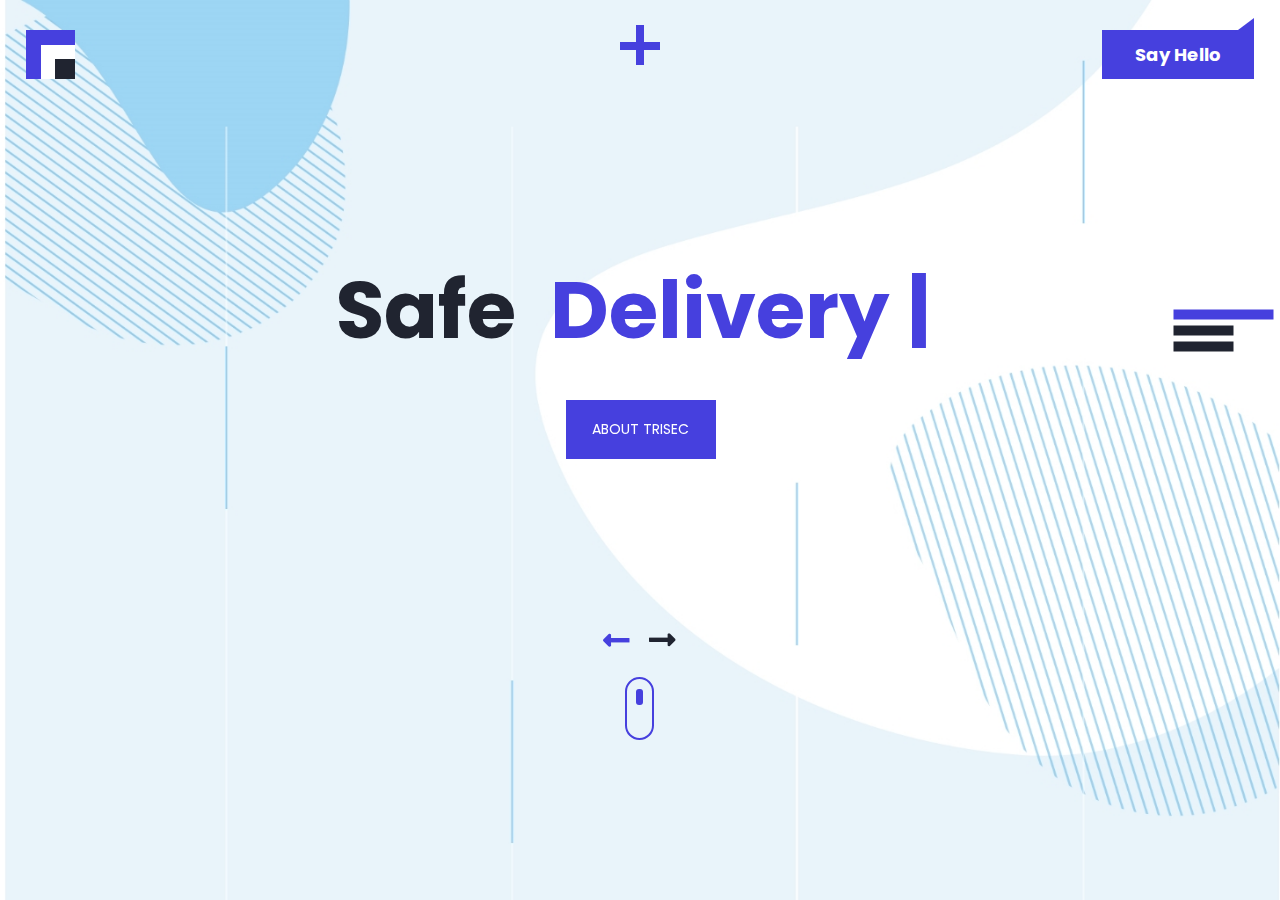
==== commit 8cfec2c4: "Update to version 2 by many changes" ====
--- a/index.html
+++ b/index.html
@@ -60,8 +60,11 @@
                <div class="item">
                   <!-- First Slider  -->
                   <div class="delivery">
-                     <h2 id="typing-header">Safe &nbsp;<span typing-speed="70" typing-delay="1000"
-                           words="Delivery,Delivery,Delivery"></span> </h2>
+                     <!-- Just For Mobile  -->
+                     <h2 class="d-sm-block d-md-none">Safe <span> Delivery </span> </h2>
+                     <!-- For All  -->
+                     <h2 id="typing-header" class="d-none d-md-block">Safe &nbsp;<span typing-speed="70"
+                           typing-delay="1000" words="Delivery,Deployment"></span> </h2>
                      <a href="about-trisec.html">About Trisec</a>
                   </div>
                </div>
@@ -70,7 +73,7 @@
                   <div class="slider-services">
                      <h2>Services</h2>
                      <div class="row">
-                        <div class="col-md-4">
+                        <div class="col-sm-4">
                            <div class="services-box">
                               <div class="box box-overly">
                                  <img src="./Icons/web design.svg" alt="Web Design">
@@ -79,7 +82,7 @@
                            </div>
                         </div>
 
-                        <div class="col-md-4">
+                        <div class="col-sm-4 d-none d-sm-block">
                            <div class="services-box box-overly">
                               <div class="box">
                                  <img src="./Icons/Web Development.svg" alt="Web Development">
@@ -88,7 +91,7 @@
                            </div>
                         </div>
 
-                        <div class="col-md-4">
+                        <div class="col-sm-4 d-none d-sm-block">
                            <div class="services-box">
                               <div class="box box-overly">
                                  <img src="./Icons/Website Security.svg" alt="Web Security">
@@ -105,21 +108,21 @@
                   <div class="work-slider">
                      <h2>Work</h2>
                      <div class="row">
-                        <div class="col-md-4">
+                        <div class="col-sm-4">
                            <div class="box">
                               <img src="./Icons/Web Design work.svg" alt="Web Design">
                               <h6>Web Design</h6>
                            </div>
                         </div>
 
-                        <div class="col-md-4">
+                        <div class="col-sm-4 d-none d-sm-block">
                            <div class="box">
                               <img src="./Icons/Web Development work.svg" alt="Web Development">
                               <h6>Web Development</h6>
                            </div>
                         </div>
 
-                        <div class="col-md-4">
+                        <div class="col-sm-4 d-none d-sm-block">
                            <div class="box">
                               <img src="./Icons/Website Security work.svg" alt="Web Security">
                               <h6>Web Security</h6>
--- a/css/main.min.css
+++ b/css/main.min.css
@@ -1,2 +1,2 @@
-@import url("https://fonts.googleapis.com/css2?family=Poppins:wght@400;700&display=swap");*,body{margin:0;padding:0;-webkit-box-sizing:border-box;box-sizing:border-box;font-family:'Poppins', sans-serif;font-size:18px}body{background-color:#fff}li{list-style:none}a:hover,a{text-decoration:none;color:inherit}button{background-color:transparent;border:0;outline:0;cursor:pointer}button:focus{outline:0;border:0}button:active{outline:0;border:0}.wrapper{max-width:96%;margin:0 auto;width:100%}.wrapper-right{max-width:98%;width:100%;margin-left:auto}.flex-between{display:-webkit-box;display:-ms-flexbox;display:flex;-webkit-box-pack:justify;-ms-flex-pack:justify;justify-content:space-between}.flex-between-center{display:-webkit-box;display:-ms-flexbox;display:flex;-webkit-box-pack:justify;-ms-flex-pack:justify;justify-content:space-between;-webkit-box-align:center;-ms-flex-align:center;align-items:center}@media (max-width: 768px){.question-box .flex-between{display:block;-webkit-box-pack:justify;-ms-flex-pack:justify;justify-content:space-between}}.full-width{max-width:100%;width:100%;height:auto}.question-box,.planner-box{background-color:#ffffff78}.question-box .modal-content,.planner-box .modal-content{-webkit-box-shadow:0px 0px 25px 2px #4640de91;box-shadow:0px 0px 25px 2px #4640de91;padding:40px;border:0;border-radius:0;max-width:900px;margin:0 auto}@media (max-width: 1024px){.question-box .modal-content,.planner-box .modal-content{max-width:800px;padding:20px}}@media (max-width: 768px){.question-box .modal-content,.planner-box .modal-content{max-width:600px}}.question-box .modal-dialog,.planner-box .modal-dialog{max-width:900px}.question-box .modal-header,.planner-box .modal-header{border-bottom:0;padding:0;margin-bottom:20px}.question-box .modal-header h3,.planner-box .modal-header h3{font-size:40px;color:#4640DE;font-weight:700}@media (max-width: 576px){.question-box .modal-header h3,.planner-box .modal-header h3{font-size:30px}}.question-box .modal-header button,.planner-box .modal-header button{-webkit-transition:ease-in-out .3s;transition:ease-in-out .3s;position:relative;width:50px;margin-top:15px;height:40px}.question-box .modal-header button span,.planner-box .modal-header button span{background-color:#4640DE;display:block;position:absolute}.question-box .modal-header button span.x-line,.planner-box .modal-header button span.x-line{width:40px;height:3px;top:10px;-webkit-transform:rotate(45deg);transform:rotate(45deg)}.question-box .modal-header button span.y-line,.planner-box .modal-header button span.y-line{width:3px;height:40px;top:-8px;left:19px;-webkit-transform:rotate(45deg);transform:rotate(45deg)}.question-box .modal-body,.planner-box .modal-body{padding:0}.planner-form label,.question-form label{display:block}.planner-form input,.planner-form textarea,.question-form input,.question-form textarea{border:1px solid #4640DE;padding:15px 10px;margin-bottom:15px;color:#202430;width:100%}.planner-form input::-webkit-input-placeholder,.planner-form textarea::-webkit-input-placeholder,.question-form input::-webkit-input-placeholder,.question-form textarea::-webkit-input-placeholder{color:#202430;opacity:1}.planner-form input:-ms-input-placeholder,.planner-form textarea:-ms-input-placeholder,.question-form input:-ms-input-placeholder,.question-form textarea:-ms-input-placeholder{color:#202430;opacity:1}.planner-form input::-ms-input-placeholder,.planner-form textarea::-ms-input-placeholder,.question-form input::-ms-input-placeholder,.question-form textarea::-ms-input-placeholder{color:#202430;opacity:1}.planner-form input::placeholder,.planner-form textarea::placeholder,.question-form input::placeholder,.question-form textarea::placeholder{color:#202430;opacity:1}.planner-form input:-ms-input-placeholder,.planner-form textarea:-ms-input-placeholder,.question-form input:-ms-input-placeholder,.question-form textarea:-ms-input-placeholder{color:#202430}.planner-form input::-ms-input-placeholder,.planner-form textarea::-ms-input-placeholder,.question-form input::-ms-input-placeholder,.question-form textarea::-ms-input-placeholder{color:#202430}@media (max-width: 768px){.planner-form input,.planner-form textarea,.question-form input,.question-form textarea{padding:5px 10px;margin-bottom:10px}}@media (max-width: 576px){.planner-form input,.planner-form textarea,.question-form input,.question-form textarea{margin-bottom:5px}}.planner-form .submit,.question-form .submit{background-color:#4640DE;text-align:center;text-transform:uppercase;padding:17px 0;color:#fff;display:block;width:100%;margin-top:15px;-webkit-transition:ease .4s;transition:ease .4s}.planner-form .submit:hover,.question-form .submit:hover{background-color:#17129B}.planner-form .phone li,.question-form .phone li{font-weight:700;color:#202430;margin-bottom:5px}.planner-form .phone li a,.question-form .phone li a{font-weight:400}.planner-box h6{margin-bottom:15px;font-weight:700}.question-form p,.question-form ul{margin-bottom:0}.social li{display:inline-block;margin:0 10px}.social li i{color:#202430}.social li i:hover{color:#4640DE}.project-tab a{text-transform:uppercase;color:#4640DE;position:relative;border:1px solid #4640DE;text-align:center;padding:10px 0;margin-bottom:10px;-webkit-transition:ease-in-out .3s;transition:ease-in-out .3s;width:32%}@media (max-width: 576px){.project-tab a{width:100%}}.project-tab a.active::after{content:'';position:absolute;left:0;right:0;bottom:-12px;margin:0 auto;width:0;height:0;border-style:solid;border-width:0 10px 10px 10px;border-color:transparent transparent #4640DE transparent}.project-tab a.active{background-color:#4640DE;color:#fff}.project-tab .tab-content{border:1px solid #4640DE;padding:3px 10px}@-webkit-keyframes animatetop{0%{top:-500px;opacity:0}100%{top:0;opacity:1}}@keyframes animatetop{0%{top:-500px;opacity:0}100%{top:0;opacity:1}}@media (min-width: 1400px){.home-slider{margin-top:12%}}.home-slider .owl-dots{-webkit-transform:rotate(90deg);transform:rotate(90deg);position:absolute;right:10px;top:20%}@media (max-width: 768px){.home-slider .owl-dots{top:75%}}@media (max-width: 576px){.home-slider .owl-dots{display:none}}.home-slider .owl-theme .owl-dots .owl-dot span{height:60px;background-color:#202430;border-radius:unset;margin:5px 3px}.home-slider .owl-theme .owl-dots .owl-dot.active span{height:100px;background-color:#4640DE}.home-slider .owl-carousel .nav-btn{height:45px;width:30px;cursor:pointer}.home-slider .owl-theme .owl-nav [class*=owl-]{margin:0 8px}.home-slider .owl-carousel .prev-slide{background-image:url("./../Icons/left-arrow.png");background-repeat:no-repeat}.home-slider .owl-carousel .next-slide{background-image:url("./../Icons/right-arrow.png");background-repeat:no-repeat}.home-slider .owl-theme .owl-nav [class*=owl-]:hover{background:transparent !important}.home-slider .owl-theme .owl-nav{margin-top:50px}@media (max-width: 768px){.home-slider .owl-theme .owl-nav{margin-top:30px}}.delivery{text-align:center;margin-top:100px}.delivery h2{font-size:80px;font-weight:700;color:#202430;position:relative;padding-right:15px;margin:0 auto 50px;line-height:80px;-webkit-transition:ease .9s;transition:ease .9s}@media (max-width: 1024px){.delivery h2{font-size:50px}}@media (max-width: 768px){.delivery h2{font-size:40px}}@media (max-width: 576px){.delivery h2{font-size:30px}}@media (max-width: 768px){.delivery h2{line-height:50px}}@media (max-width: 576px){.delivery h2{line-height:35px}}.delivery h2::after{content:'|';-webkit-animation-name:blinking;animation-name:blinking;-webkit-animation-duration:.71s;animation-duration:.71s;-webkit-animation-iteration-count:infinite;animation-iteration-count:infinite}.delivery h2 span{color:#4640DE;font-size:inherit;font-weight:inherit}.delivery a{display:block;width:150px;background-color:#4640DE;padding:19px;color:#fff;text-transform:uppercase;margin:0 auto;font-size:14px;-webkit-transition:all .3s;transition:all .3s}.delivery a:hover{background-color:#fff;color:#4640DE;-webkit-box-shadow:0px 0px 10px 1px #4640de21;box-shadow:0px 0px 10px 1px #4640de21;-webkit-transform:scale(0.9);transform:scale(0.9);font-size:16px}.work-slider,.slider-services{text-align:center;max-width:800px;width:100%;margin:0 auto}@media (max-width: 768px){.work-slider,.slider-services{max-width:500px}}.work-slider h2,.slider-services h2{font-size:80px;font-weight:700;color:#4640DE;margin-bottom:30px}@media (max-width: 1024px){.work-slider h2,.slider-services h2{font-size:50px}}@media (max-width: 768px){.work-slider h2,.slider-services h2{font-size:40px}}@media (max-width: 576px){.work-slider h2,.slider-services h2{font-size:30px}}@media (max-width: 768px){.work-slider h2,.slider-services h2{margin-bottom:20px}}.work-slider .box,.slider-services .box{background-color:#fff;-webkit-box-shadow:0px 0px 10px 2px #e2e2e4d6;box-shadow:0px 0px 10px 2px #e2e2e4d6;padding-bottom:40px}@media (max-width: 576px){.work-slider .box,.slider-services .box{margin:5px 10%;padding-bottom:20px}}.work-slider .box h6,.slider-services .box h6{margin-top:50px;font-size:18px;font-weight:700;color:#4640DE}@media (max-width: 576px){.work-slider .box h6,.slider-services .box h6{margin-top:15px}}.work-slider .box img{max-width:100%;width:100%;display:block}.slider-services .box img{width:unset;margin:0 auto;height:90px}.slider-services .box{padding-top:40px}@-webkit-keyframes blinking{from{color:transparent}to{color:#4640DE}}@keyframes blinking{from{color:transparent}to{color:#4640DE}}.header .nav ul{position:relative;right:-50px;-webkit-transition:all .3s;transition:all .3s}@media (max-width: 768px){.header .nav ul{position:absolute;width:300px;left:0;right:0;z-index:999;margin:0 auto;top:100px}}.header .nav li{display:inline-block}@media (max-width: 768px){.header .nav li{display:block}}.header .nav a{text-decoration:none;text-transform:uppercase;color:#202430;font-weight:700;margin:0 14px;opacity:0;visibility:hidden;-webkit-transition:all 0.5s ease-in-out;transition:all 0.5s ease-in-out}.header .nav a.show{opacity:1;-webkit-transition:all 0.5s ease-in-out;transition:all 0.5s ease-in-out;visibility:visible}.header .nav a.space{margin:0 25px}@media (max-width: 768px){.header .nav a{margin:0 auto;width:100%;text-align:center;color:#fff;display:block;background-color:#4640DE;padding:10px 0}.header .nav a.space{display:none !important}}.header .nav-btn{position:absolute;left:0;-webkit-transition:0.70s;transition:0.70s;width:40px;margin:0 auto;right:0;z-index:999}@media (max-width: 768px){.header .nav-btn{top:50px}}.header .nav-btn span{background-color:#4640DE;display:block;position:absolute;-webkit-transition:0.5s;transition:0.5s}.header .nav-btn span.x-line{width:40px;height:8px;top:10px}.header .nav-btn span.y-line{width:8px;height:40px;top:-7px;left:16px}.header .rotate span{-webkit-transform:rotate(45deg);transform:rotate(45deg);-webkit-transition:0.5s;transition:0.5s}.header .rotate span.x-line{width:40px;height:8px;top:10px}.header .rotate span .y-line{width:8px;height:40px;top:-7px;left:17px}.header{display:-webkit-box;display:-ms-flexbox;display:flex;-webkit-box-pack:justify;-ms-flex-pack:justify;justify-content:space-between;-webkit-box-align:center;-ms-flex-align:center;align-items:center;padding:30px 0}.header .hello #hello{background-color:#4640DE;color:#fff;font-weight:700;padding:12px 33px;position:relative;-webkit-transition:all .3s;transition:all .3s}@media (max-width: 768px){.header .hello #hello{padding:10px 20px}}.header .hello #hello::after{content:'';position:absolute;height:0;border-style:solid;border-width:0 0 15px 20px;border-color:transparent transparent #4640DE transparent;top:-12px;right:0}.page{min-height:100vh;background-image:url("./../Images/page-bg.jpg");background-size:cover;background-repeat:no-repeat;background-position:top center;overflow-x:hidden}.scroll{position:fixed;bottom:0;left:0;right:0;width:100px;margin:0 auto 20px}.scroll a{padding:30px 0;display:block}.scroll a span{position:absolute;top:0;left:50%;width:29px;height:63px;margin-left:-15px;border:2px solid #4640DE;border-radius:50px;-webkit-box-sizing:border-box;box-sizing:border-box}.scroll a span::before{position:absolute;top:10px;left:50%;content:'';width:7px;height:16px;margin-left:-3px;background-color:#4640DE;border-radius:3px;-webkit-animation:sdb 2s infinite;animation:sdb 2s infinite;-webkit-box-sizing:border-box;box-sizing:border-box}@-webkit-keyframes sdb{0%{-webkit-transform:translate(0, 0);transform:translate(0, 0);opacity:0}40%{opacity:1}80%{-webkit-transform:translate(0, 20px);transform:translate(0, 20px);opacity:0}100%{opacity:0}}@keyframes sdb{0%{-webkit-transform:translate(0, 0);transform:translate(0, 0);opacity:0}40%{opacity:1}80%{-webkit-transform:translate(0, 20px);transform:translate(0, 20px);opacity:0}100%{opacity:0}}.about-trisec h3{font-size:40px;color:#4640DE;font-weight:700;margin-bottom:30px}@media (max-width: 576px){.about-trisec h3{font-size:30px}}@media (max-width: 576px){.about-trisec h3{margin:15px 0}}.about-trisec .about-header{margin-top:80px}@media (min-width: 1400px){.about-trisec .about-header{margin-top:110px}}@media (max-width: 1024px){.about-trisec .about-header{margin-top:50px}}@media (max-width: 576px){.about-trisec .about-header{margin-top:5px}}.about-trisec .about-header img{width:100%;display:block}.tab{background-color:#fff;margin-left:-2.5%}@media (max-width: 1024px){.tab{margin-left:0}}.tab .row{border-bottom:1px solid #4640DE;margin:0}.tab .overview{padding:30px 50px;-webkit-animation:fadeEffect 1s;animation:fadeEffect 1s}@media (max-width: 576px){.tab .overview{padding:20px 35px}}.tab .overview h6{margin-bottom:20px;font-weight:700}.tab .overview p{margin-bottom:40px}@media (max-width: 576px){.tab .overview p{margin-bottom:20px}}.tab .team{display:none;-webkit-animation:fadeEffect 1s;animation:fadeEffect 1s}.tab .team .row{padding:30px 0}@media (max-width: 768px){.tab .team .row{padding:20px 0 10px}}.tab .team img{display:block;margin:0 auto}@media (max-width: 768px){.tab .team img{margin:0 auto 10px}}.tab .team p,.tab .team h6{margin-bottom:10px}@media (max-width: 768px){.tab .team h6{text-align:center}}.tab .team .title{position:relative;margin-right:40px}.tab .team .title::after{content:'';position:absolute;right:-23px;background-color:#a7acac;width:1px;height:15px;top:8px}.tab .team h6,.tab button{color:#4640DE;font-weight:700}.tab button{display:block;margin:25px auto;width:100%;position:relative}.tab button.active::after{content:'';position:absolute;bottom:-28px;height:5px;background-color:#4640DE;width:110%;left:-15px}@media (max-width: 576px){.tab button.active::after{width:115%}}@-webkit-keyframes fadeEffect{from{opacity:0}to{opacity:1}}@keyframes fadeEffect{from{opacity:0}to{opacity:1}}.services-box{text-align:center;margin-bottom:20px;-webkit-transition:opacity 0.35s, -webkit-transform 0.35s;transition:opacity 0.35s, -webkit-transform 0.35s;transition:opacity 0.35s, transform 0.35s;transition:opacity 0.35s, transform 0.35s, -webkit-transform 0.35s;position:relative;cursor:pointer}.services-box:before,.services-box:after{content:'';position:absolute;opacity:0;-webkit-transition:opacity 0.35s, -webkit-transform 0.35s;transition:opacity 0.35s, -webkit-transform 0.35s;transition:opacity 0.35s, transform 0.35s;transition:opacity 0.35s, transform 0.35s, -webkit-transform 0.35s}.services-box::before{top:25px;right:20px;bottom:25px;left:20px;border-top:1px solid #4640DE;border-bottom:1px solid #4640DE;-webkit-transform:scale(0, 1);transform:scale(0, 1);-webkit-transform-origin:0 0;transform-origin:0 0}.services-box::after{top:15px;right:30px;bottom:15px;left:30px;border-right:1px solid #4640DE;border-left:1px solid #4640DE;-webkit-transform:scale(1, 0);transform:scale(1, 0);-webkit-transform-origin:100% 0;transform-origin:100% 0}.services-box:hover::after,.services-box:hover::before{content:'';position:absolute;opacity:1;-webkit-transform:scale(1);transform:scale(1)}.services-box.big-space{padding:80px 30px}.services-box img{min-height:90px}.services-box h6{margin-top:30px;font-weight:700;color:#4640DE;line-height:30px}.services .tab{margin-left:-4.5%}.services .services-box{padding:50px 30px;background-color:#fff}.services .services-box img,.services .services-box h6{position:relative;top:-20px;-webkit-transition:ease-in-out .3s;transition:ease-in-out .3s}.services .services-box:hover img,.services .services-box:hover h6{top:0}.services .tab .team .row{padding:0;border:0;margin-right:-15px;margin-left:-15px}.project-planner{padding:30px 50px 10px}.project-planner h6{color:#202430 !important}.works{background-color:#fff}.works h3{font-size:40px;color:#4640DE;font-weight:700}@media (max-width: 576px){.works h3{font-size:30px}}.works .filter{border:1px solid #4640DE;padding:10px 30px;position:relative}.custom-select{width:300px;border:1px solid #4640DE;position:relative;background:unset;border-radius:0;height:unset}@media (max-width: 768px){.custom-select{width:230px}}.custom-select select{display:none}.select-selected{background-color:#fff}.select-selected:after{position:absolute;content:"";top:25px;right:10px;width:0;height:0;border:6px solid transparent;border-color:#4640DE transparent transparent transparent}.select-selected.select-arrow-active:after{border-color:transparent transparent #4640DE transparent;top:17px}.select-items div,.select-selected{color:#4640DE;background-color:#fff;padding:15px;cursor:pointer;-webkit-user-select:none;-moz-user-select:none;-ms-user-select:none;user-select:none;-webkit-transition:all .3s;transition:all .3s}.select-items{position:absolute;background-color:#4640DE;top:100%;left:-1px;right:-1px;z-index:99;border:1px solid #4640DE}.select-hide{display:none}.select-items div:hover,.same-as-selected{background-color:rgba(0,0,0,0.1);color:#fff}.overly-box{margin-bottom:30px;overflow:hidden}.overly-box a{display:block;position:relative;-webkit-transition:all .35s;transition:all .35s}.overly-box a::after{position:absolute;content:'';left:0;right:0;bottom:0;top:0;height:100%;width:100%;background-color:#4640DEAD;opacity:0;-webkit-transition:opacity 0.35s;transition:opacity 0.35s}.overly-box a:hover::after{opacity:1}.overly-box a:hover img{-webkit-transform:translate3d(0, 0, 0);transform:translate3d(0, 0, 0)}.overly-box a:hover .overly-area{opacity:1;-webkit-transform:translate3d(0, 0, 0);transform:translate3d(0, 0, 0)}.overly-box .overly-area{position:absolute;top:20px;left:20px;right:20px;bottom:20px;display:-webkit-box;display:-ms-flexbox;display:flex;-webkit-box-align:center;-ms-flex-align:center;align-items:center;-webkit-box-pack:center;-ms-flex-pack:center;justify-content:center;border:1px solid #fff;z-index:9;-webkit-transform:translate3d(-20px, 0, 0);transform:translate3d(-20px, 0, 0);opacity:0;-webkit-transition:opacity 0.35s, -webkit-transform 0.35s;transition:opacity 0.35s, -webkit-transform 0.35s;transition:opacity 0.35s, transform 0.35s;transition:opacity 0.35s, transform 0.35s, -webkit-transform 0.35s}.overly-box img{display:block;width:calc(100% + 50px);-webkit-transition:opacity 0.35s, -webkit-transform 0.35s;transition:opacity 0.35s, -webkit-transform 0.35s;transition:opacity 0.35s, transform 0.35s;transition:opacity 0.35s, transform 0.35s, -webkit-transform 0.35s;-webkit-transform:translate3d(-50px, 0, 0);transform:translate3d(-50px, 0, 0)}.overly-box p{font-weight:700;color:#fff}.work-details .tab{margin-left:-4.4%}@media (max-width: 1024px){.work-details .tab{margin-left:0}}.work-details .backBtn{background-color:#4640DE;color:#fff;padding:15px;text-align:center;display:-webkit-box;display:-ms-flexbox;display:flex;max-width:240px;-webkit-box-align:center;-ms-flex-align:center;align-items:center;-ms-flex-pack:distribute;justify-content:space-around}@media (max-width: 768px){.work-details .backBtn{padding:10px}}.work-details h3{font-size:40px;color:#4640DE;font-weight:700;margin:40px 0 20px}@media (max-width: 576px){.work-details h3{font-size:30px}}@media (max-width: 768px){.work-details h3{margin:20px 0}}.work-details .tab h3{margin-top:0}.work-details .work-gallery{margin:0 20px}@media (max-width: 768px){.work-details .work-gallery{margin:0 10px}}.work-details .work-gallery .row{border-bottom:0}.gallery-img{margin-bottom:30px}@media (max-width: 768px){.gallery-img{margin-bottom:20px}}.gallery-img img{width:100%}
+@import url("https://fonts.googleapis.com/css2?family=Poppins:wght@400;700&display=swap");*,body{margin:0;padding:0;-webkit-box-sizing:border-box;box-sizing:border-box;font-family:'Poppins', sans-serif;font-size:18px}body{background-color:#fff;height:100%}li{list-style:none}a:hover,a{text-decoration:none;color:inherit}button{background-color:transparent;border:0;outline:0;cursor:pointer}button:focus{outline:0;border:0}button:active{outline:0;border:0}.wrapper{max-width:96%;margin:0 auto;width:100%}.wrapper-right{max-width:98%;width:100%;margin-left:auto}.flex-between{display:-webkit-box;display:-ms-flexbox;display:flex;-webkit-box-pack:justify;-ms-flex-pack:justify;justify-content:space-between}.flex-between-center{display:-webkit-box;display:-ms-flexbox;display:flex;-webkit-box-pack:justify;-ms-flex-pack:justify;justify-content:space-between;-webkit-box-align:center;-ms-flex-align:center;align-items:center}@media (max-width: 768px){.question-box .flex-between{display:block;-webkit-box-pack:justify;-ms-flex-pack:justify;justify-content:space-between}}.full-width{max-width:100%;width:100%;height:auto}.question-box,.planner-box{background-color:#ffffff78}.question-box .modal-content,.planner-box .modal-content{-webkit-box-shadow:0px 0px 25px 2px #4640de91;box-shadow:0px 0px 25px 2px #4640de91;padding:40px;border:0;border-radius:0;max-width:900px;margin:0 auto}@media (max-width: 1024px){.question-box .modal-content,.planner-box .modal-content{max-width:800px;padding:20px}}@media (max-width: 768px){.question-box .modal-content,.planner-box .modal-content{max-width:600px}}.question-box .modal-dialog,.planner-box .modal-dialog{max-width:900px}.question-box .modal-header,.planner-box .modal-header{border-bottom:0;padding:0;margin-bottom:20px}.question-box .modal-header h3,.planner-box .modal-header h3{font-size:40px;color:#4640DE;font-weight:700}@media (max-width: 576px){.question-box .modal-header h3,.planner-box .modal-header h3{font-size:30px}}.question-box .modal-header button,.planner-box .modal-header button{-webkit-transition:ease-in-out .3s;transition:ease-in-out .3s;position:relative;width:50px;margin-top:15px;height:40px}.question-box .modal-header button span,.planner-box .modal-header button span{background-color:#4640DE;display:block;position:absolute}.question-box .modal-header button span.x-line,.planner-box .modal-header button span.x-line{width:40px;height:3px;top:10px;-webkit-transform:rotate(45deg);transform:rotate(45deg)}.question-box .modal-header button span.y-line,.planner-box .modal-header button span.y-line{width:3px;height:40px;top:-8px;left:19px;-webkit-transform:rotate(45deg);transform:rotate(45deg)}.question-box .modal-body,.planner-box .modal-body{padding:0}.planner-form label,.question-form label{display:block}.planner-form input,.planner-form textarea,.question-form input,.question-form textarea{border:1px solid #4640DE;padding:15px 10px;margin-bottom:15px;color:#202430;width:100%}.planner-form input::-webkit-input-placeholder,.planner-form textarea::-webkit-input-placeholder,.question-form input::-webkit-input-placeholder,.question-form textarea::-webkit-input-placeholder{color:#202430;opacity:1}.planner-form input:-ms-input-placeholder,.planner-form textarea:-ms-input-placeholder,.question-form input:-ms-input-placeholder,.question-form textarea:-ms-input-placeholder{color:#202430;opacity:1}.planner-form input::-ms-input-placeholder,.planner-form textarea::-ms-input-placeholder,.question-form input::-ms-input-placeholder,.question-form textarea::-ms-input-placeholder{color:#202430;opacity:1}.planner-form input::placeholder,.planner-form textarea::placeholder,.question-form input::placeholder,.question-form textarea::placeholder{color:#202430;opacity:1}.planner-form input:-ms-input-placeholder,.planner-form textarea:-ms-input-placeholder,.question-form input:-ms-input-placeholder,.question-form textarea:-ms-input-placeholder{color:#202430}.planner-form input::-ms-input-placeholder,.planner-form textarea::-ms-input-placeholder,.question-form input::-ms-input-placeholder,.question-form textarea::-ms-input-placeholder{color:#202430}@media (max-width: 768px){.planner-form input,.planner-form textarea,.question-form input,.question-form textarea{padding:5px 10px;margin-bottom:10px}}@media (max-width: 576px){.planner-form input,.planner-form textarea,.question-form input,.question-form textarea{margin-bottom:5px}}.planner-form .submit,.question-form .submit{background-color:#4640DE;text-align:center;text-transform:uppercase;padding:17px 0;color:#fff;display:block;width:100%;margin-top:15px;-webkit-transition:ease .4s;transition:ease .4s}.planner-form .submit:hover,.question-form .submit:hover{background-color:#17129B}.planner-form .phone li,.question-form .phone li{font-weight:700;color:#202430;margin-bottom:5px}.planner-form .phone li a,.question-form .phone li a{font-weight:400}.planner-box h6{margin-bottom:15px;font-weight:700}.question-form p,.question-form ul{margin-bottom:0}.social li{display:inline-block;margin:0 10px}.social li i{color:#202430}.social li i:hover{color:#4640DE}.project-tab a{text-transform:uppercase;color:#4640DE;position:relative;border:1px solid #4640DE;text-align:center;padding:10px 0;margin-bottom:10px;-webkit-transition:ease-in-out .3s;transition:ease-in-out .3s;width:32%}@media (max-width: 576px){.project-tab a{width:100%}}.project-tab a.active::after{content:'';position:absolute;left:0;right:0;bottom:-12px;margin:0 auto;width:0;height:0;border-style:solid;border-width:0 10px 10px 10px;border-color:transparent transparent #4640DE transparent}.project-tab a.active{background-color:#4640DE;color:#fff}.project-tab .tab-content{border:1px solid #4640DE;padding:3px 10px}@-webkit-keyframes animatetop{0%{top:-500px;opacity:0}100%{top:0;opacity:1}}@keyframes animatetop{0%{top:-500px;opacity:0}100%{top:0;opacity:1}}.home-slider{margin-top:5%}@media (min-width: 1370px){.home-slider{margin-top:12%}}@media (max-width: 1024px){.home-slider{margin-top:8%}}.home-slider .owl-dots{-webkit-transform:rotate(90deg);transform:rotate(90deg);position:absolute;right:10px;top:20%}@media (max-width: 1024px){.home-slider .owl-dots{top:75%}}@media (max-width: 768px){.home-slider .owl-dots{display:none}}.home-slider .owl-theme .owl-dots .owl-dot span{height:60px;background-color:#202430;border-radius:unset;margin:5px 3px;-webkit-transition:.7s all;transition:.7s all}.home-slider .owl-theme .owl-dots .owl-dot.active span{height:100px;background-color:#4640DE}.home-slider .owl-carousel .nav-btn{height:45px;width:30px;cursor:pointer}.home-slider .owl-theme .owl-nav [class*=owl-]{margin:0 8px}.home-slider .owl-carousel .prev-slide{background-image:url("./../Icons/left-arrow.png");background-repeat:no-repeat}.home-slider .owl-carousel .next-slide{background-image:url("./../Icons/right-arrow.png");background-repeat:no-repeat}.home-slider .owl-theme .owl-nav [class*=owl-]:hover{background:transparent !important}.home-slider .owl-theme .owl-nav{margin-top:50px}@media (max-width: 768px){.home-slider .owl-theme .owl-nav{margin-top:30px}}.delivery{text-align:center;margin-top:100px}.delivery h2{font-size:80px;font-weight:700;color:#202430;position:relative;padding-right:15px;margin:0 auto 50px;line-height:80px;-webkit-transition:ease .9s;transition:ease .9s}@media (max-width: 1024px){.delivery h2{font-size:50px}}@media (max-width: 768px){.delivery h2{font-size:40px}}@media (max-width: 576px){.delivery h2{font-size:30px}}@media (max-width: 768px){.delivery h2{line-height:50px}}@media (max-width: 576px){.delivery h2{line-height:35px}}.delivery h2::after{content:'|';-webkit-animation-name:blinking;animation-name:blinking;-webkit-animation-duration:.71s;animation-duration:.71s;-webkit-animation-iteration-count:infinite;animation-iteration-count:infinite;color:#4640DE}@media (max-width: 576px){.delivery h2::after{-webkit-animation-name:unset;animation-name:unset}}.delivery h2 span{color:#4640DE;font-size:inherit;font-weight:inherit}.delivery a{display:block;width:150px;background-color:#4640DE;padding:19px;color:#fff;text-transform:uppercase;margin:0 auto;font-size:14px;-webkit-transition:all .3s;transition:all .3s}.delivery a:hover{background-color:#fff;color:#4640DE;-webkit-box-shadow:0px 0px 10px 1px #4640de21;box-shadow:0px 0px 10px 1px #4640de21;-webkit-transform:scale(0.9);transform:scale(0.9);font-size:16px}.work-slider,.slider-services{text-align:center;max-width:800px;width:100%;margin:0 auto}@media (max-width: 768px){.work-slider,.slider-services{max-width:650px}}.work-slider h2,.slider-services h2{font-size:80px;font-weight:700;color:#4640DE;margin-bottom:30px}@media (max-width: 1024px){.work-slider h2,.slider-services h2{font-size:50px}}@media (max-width: 768px){.work-slider h2,.slider-services h2{font-size:40px}}@media (max-width: 576px){.work-slider h2,.slider-services h2{font-size:30px}}@media (max-width: 768px){.work-slider h2,.slider-services h2{margin-bottom:20px}}.work-slider .box,.slider-services .box{background-color:#fff;-webkit-box-shadow:0px 0px 10px 2px #e2e2e4d6;box-shadow:0px 0px 10px 2px #e2e2e4d6;padding-bottom:40px}@media (max-width: 576px){.work-slider .box,.slider-services .box{padding-bottom:20px}}.work-slider .box h6,.slider-services .box h6{margin-top:50px;font-size:18px;font-weight:700;color:#4640DE}@media (max-width: 576px){.work-slider .box h6,.slider-services .box h6{margin-top:15px}}.work-slider .box img{max-width:100%;width:100%;display:block}.slider-services .box img{width:unset;margin:0 auto;height:90px}.slider-services .box{padding:40px 20px}@-webkit-keyframes blinking{from{color:transparent}to{color:#4640DE}}@keyframes blinking{from{color:transparent}to{color:#4640DE}}.header .nav ul{position:relative;right:-50px;-webkit-transition:all .3s;transition:all .3s}@media (max-width: 768px){.header .nav ul{position:absolute;width:300px;left:0;right:0;z-index:999;margin:0 auto;top:100px}}.header .nav li{display:inline-block}@media (max-width: 768px){.header .nav li{display:block}}.header .nav a{text-decoration:none;text-transform:uppercase;color:#202430;font-weight:700;margin:0 14px;opacity:0;visibility:hidden;-webkit-transition:all 0.5s ease-in-out;transition:all 0.5s ease-in-out;position:relative}.header .nav a::after{content:'';display:block;width:0;height:3px;background-color:#4640DE;-webkit-transition:width .5s;transition:width .5s;position:absolute;left:0}@media (max-width: 768px){.header .nav a::after{background-color:#fff;bottom:0}}.header .nav a:hover::after{width:100%}.header .nav a.show{opacity:1;-webkit-transition:all 0.5s ease-in-out;transition:all 0.5s ease-in-out;visibility:visible}.header .nav a.space{margin:0 25px}@media (max-width: 768px){.header .nav a{margin:0 auto;width:100%;text-align:center;color:#fff;display:block;background-color:#4640DE;padding:10px 0}.header .nav a.space{display:none !important}}.header .nav-btn{position:absolute;left:0;-webkit-transition:0.70s;transition:0.70s;width:40px;margin:0 auto;right:0;z-index:999;height:50px}@media (max-width: 768px){.header .nav-btn{top:50px}}.header .nav-btn span{background-color:#4640DE;display:block;position:absolute;-webkit-transition:0.5s;transition:0.5s}.header .nav-btn span.x-line{width:40px;height:8px;top:10px}.header .nav-btn span.y-line{width:8px;height:40px;top:-7px;left:16px}.header .rotate span{-webkit-transform:rotate(45deg);transform:rotate(45deg);-webkit-transition:0.5s;transition:0.5s}.header .rotate span.x-line{width:40px;height:8px;top:10px}.header .rotate span .y-line{width:8px;height:40px;top:-7px;left:17px}.header{display:-webkit-box;display:-ms-flexbox;display:flex;-webkit-box-pack:justify;-ms-flex-pack:justify;justify-content:space-between;-webkit-box-align:center;-ms-flex-align:center;align-items:center;padding:30px 0}.header .hello #hello{background-color:#4640DE;color:#fff;font-weight:700;padding:12px 33px;position:relative;-webkit-transition:all .3s;transition:all .3s}@media (max-width: 768px){.header .hello #hello{padding:10px 20px}}.header .hello #hello::after{content:'';position:absolute;height:0;border-style:solid;border-width:0 0 15px 20px;border-color:transparent transparent #4640DE transparent;top:-12px;right:0}.page{min-height:100vh;background-image:url("./../Images/page-bg.jpg");background-size:cover;background-repeat:no-repeat;background-position:top center;overflow-x:hidden}.scroll{position:-webkit-sticky;position:sticky;bottom:0;left:0;right:0;width:100px;margin:0 auto 20px}.scroll a{padding:30px 0;display:block}.scroll a span{position:absolute;top:0;left:50%;width:29px;height:63px;margin-left:-15px;border:2px solid #4640DE;border-radius:50px;-webkit-box-sizing:border-box;box-sizing:border-box}.scroll a span::before{position:absolute;top:10px;left:50%;content:'';width:7px;height:16px;margin-left:-3px;background-color:#4640DE;border-radius:3px;-webkit-animation:sdb 2s infinite;animation:sdb 2s infinite;-webkit-box-sizing:border-box;box-sizing:border-box}@-webkit-keyframes sdb{0%{-webkit-transform:translate(0, 0);transform:translate(0, 0);opacity:0}40%{opacity:1}80%{-webkit-transform:translate(0, 20px);transform:translate(0, 20px);opacity:0}100%{opacity:0}}@keyframes sdb{0%{-webkit-transform:translate(0, 0);transform:translate(0, 0);opacity:0}40%{opacity:1}80%{-webkit-transform:translate(0, 20px);transform:translate(0, 20px);opacity:0}100%{opacity:0}}.about-trisec h3{font-size:40px;color:#4640DE;font-weight:700;margin-bottom:30px}@media (max-width: 576px){.about-trisec h3{font-size:30px}}@media (max-width: 576px){.about-trisec h3{margin:15px 0}}.about-trisec .about-header{margin-top:80px}@media (min-width: 1370px){.about-trisec .about-header{margin-top:110px}}@media (max-width: 1024px){.about-trisec .about-header{margin-top:50px}}@media (max-width: 576px){.about-trisec .about-header{margin-top:5px}}.about-trisec .about-header img{width:100%;display:block}.tab{background-color:#fff;margin-left:-2.5%}@media (max-width: 1024px){.tab{margin-left:0}}.tab .row{border-bottom:1px solid #4640DE;margin:0}.tab .overview{padding:30px 50px;-webkit-animation:fadeEffect 1s;animation:fadeEffect 1s}@media (max-width: 576px){.tab .overview{padding:20px 35px}}.tab .overview h6{margin-bottom:20px;font-weight:700}.tab .overview p{margin-bottom:40px}@media (max-width: 576px){.tab .overview p{margin-bottom:20px}}.tab .team{display:none;-webkit-animation:fadeEffect 1s;animation:fadeEffect 1s}.tab .team .row{padding:30px 0}@media (max-width: 768px){.tab .team .row{padding:20px 0 10px}}.tab .team img{display:block;margin:0 auto}@media (max-width: 768px){.tab .team img{margin:0 auto 10px}}.tab .team p,.tab .team h6{margin-bottom:10px}@media (max-width: 768px){.tab .team h6{text-align:center}}.tab .team .title{position:relative;margin-right:40px}.tab .team .title::after{content:'';position:absolute;right:-23px;background-color:#a7acac;width:1px;height:15px;top:8px}.tab .team h6,.tab button{color:#4640DE;font-weight:700}.tab button{display:block;margin:25px auto;width:100%;position:relative}.tab button.active::after{content:'';position:absolute;bottom:-28px;height:5px;background-color:#4640DE;width:110%;left:-15px}@media (max-width: 576px){.tab button.active::after{width:115%}}@-webkit-keyframes fadeEffect{from{opacity:0}to{opacity:1}}@keyframes fadeEffect{from{opacity:0}to{opacity:1}}.services-box{text-align:center;margin-bottom:20px;-webkit-transition:opacity 0.35s, -webkit-transform 0.35s;transition:opacity 0.35s, -webkit-transform 0.35s;transition:opacity 0.35s, transform 0.35s;transition:opacity 0.35s, transform 0.35s, -webkit-transform 0.35s;position:relative;cursor:pointer}.services-box:before,.services-box:after{content:'';position:absolute;opacity:0;-webkit-transition:opacity 0.35s, -webkit-transform 0.35s;transition:opacity 0.35s, -webkit-transform 0.35s;transition:opacity 0.35s, transform 0.35s;transition:opacity 0.35s, transform 0.35s, -webkit-transform 0.35s}.services-box::before{top:25px;right:20px;bottom:25px;left:20px;border-top:1px solid #4640DE;border-bottom:1px solid #4640DE;-webkit-transform:scale(0, 1);transform:scale(0, 1);-webkit-transform-origin:0 0;transform-origin:0 0}.services-box::after{top:15px;right:30px;bottom:15px;left:30px;border-right:1px solid #4640DE;border-left:1px solid #4640DE;-webkit-transform:scale(1, 0);transform:scale(1, 0);-webkit-transform-origin:100% 0;transform-origin:100% 0}.services-box:hover::after,.services-box:hover::before{content:'';position:absolute;opacity:1;-webkit-transform:scale(1);transform:scale(1)}.services-box.big-space{padding:80px 30px}.services-box img{min-height:90px}.services-box h6{margin-top:30px;font-weight:700;color:#4640DE;line-height:30px}.services .tab{margin-left:-4.5%}.services .services-box{padding:50px 30px;background-color:#fff}.services .services-box img,.services .services-box h6{position:relative;top:-20px;-webkit-transition:ease-in-out .3s;transition:ease-in-out .3s}.services .services-box:hover img,.services .services-box:hover h6{top:0}.services .tab .team .row{padding:0;border:0;margin-right:-15px;margin-left:-15px}.project-planner{padding:30px 50px 10px}.project-planner h6{color:#202430 !important}@media screen and (min-width: 992px) and (max-width: 1300px){.services{height:calc(100vh - 109px);overflow:hidden}}.works{background-color:#fff}.works h3{font-size:40px;color:#4640DE;font-weight:700}@media (max-width: 576px){.works h3{font-size:30px}}.works .filter{border:1px solid #4640DE;padding:10px 30px;position:relative}.custom-select{width:300px;border:1px solid #4640DE;position:relative;background:unset;border-radius:0;height:unset}@media (max-width: 768px){.custom-select{width:230px}}.custom-select select{display:none}.select-selected{background-color:#fff}.select-selected:after{position:absolute;content:"";top:25px;right:10px;width:0;height:0;border:6px solid transparent;border-color:#4640DE transparent transparent transparent}.select-selected.select-arrow-active:after{border-color:transparent transparent #4640DE transparent;top:17px}.select-items div,.select-selected{color:#4640DE;background-color:#fff;padding:15px;cursor:pointer;-webkit-user-select:none;-moz-user-select:none;-ms-user-select:none;user-select:none;-webkit-transition:all .3s;transition:all .3s}.select-items{position:absolute;background-color:#4640DE;top:100%;left:-1px;right:-1px;z-index:99;border:1px solid #4640DE}.select-hide{display:none}.select-items div:hover,.same-as-selected{background-color:rgba(0,0,0,0.1);color:#fff}.overly-box{margin-bottom:30px;overflow:hidden}.overly-box a{display:block;position:relative;-webkit-transition:all .35s;transition:all .35s}.overly-box a::after{position:absolute;content:'';left:0;right:0;bottom:0;top:0;height:100%;width:100%;background-color:#4640DEAD;opacity:0;-webkit-transition:opacity 0.35s;transition:opacity 0.35s}.overly-box a:hover::after{opacity:1}.overly-box a:hover img{-webkit-transform:translate3d(0, 0, 0);transform:translate3d(0, 0, 0)}.overly-box a:hover .overly-area{opacity:1;-webkit-transform:translate3d(0, 0, 0);transform:translate3d(0, 0, 0)}.overly-box .overly-area{position:absolute;top:20px;left:20px;right:20px;bottom:20px;display:-webkit-box;display:-ms-flexbox;display:flex;-webkit-box-align:center;-ms-flex-align:center;align-items:center;-webkit-box-pack:center;-ms-flex-pack:center;justify-content:center;border:1px solid #fff;z-index:9;-webkit-transform:translate3d(-20px, 0, 0);transform:translate3d(-20px, 0, 0);opacity:0;-webkit-transition:opacity 0.35s, -webkit-transform 0.35s;transition:opacity 0.35s, -webkit-transform 0.35s;transition:opacity 0.35s, transform 0.35s;transition:opacity 0.35s, transform 0.35s, -webkit-transform 0.35s}.overly-box img{display:block;width:calc(100% + 50px);-webkit-transition:opacity 0.35s, -webkit-transform 0.35s;transition:opacity 0.35s, -webkit-transform 0.35s;transition:opacity 0.35s, transform 0.35s;transition:opacity 0.35s, transform 0.35s, -webkit-transform 0.35s;-webkit-transform:translate3d(-50px, 0, 0);transform:translate3d(-50px, 0, 0)}.overly-box p{font-weight:700;color:#fff}.work-details .tab{margin-left:-4.4%}@media (max-width: 1024px){.work-details .tab{margin-left:0}}.work-details .backBtn{background-color:#4640DE;color:#fff;padding:15px;text-align:center;display:-webkit-box;display:-ms-flexbox;display:flex;max-width:240px;-webkit-box-align:center;-ms-flex-align:center;align-items:center;-ms-flex-pack:distribute;justify-content:space-around}@media (max-width: 768px){.work-details .backBtn{padding:10px}}.work-details h3{font-size:40px;color:#4640DE;font-weight:700;margin:40px 0 20px}@media (max-width: 576px){.work-details h3{font-size:30px}}@media (max-width: 768px){.work-details h3{margin:20px 0}}.work-details .tab h3{margin-top:0}.work-details .work-gallery{margin:0 20px}@media (max-width: 768px){.work-details .work-gallery{margin:0 10px}}.work-details .work-gallery .row{border-bottom:0}.gallery-img{margin-bottom:30px}@media (max-width: 768px){.gallery-img{margin-bottom:20px}}.gallery-img img{width:100%}
 /*# sourceMappingURL=main.min.css.map */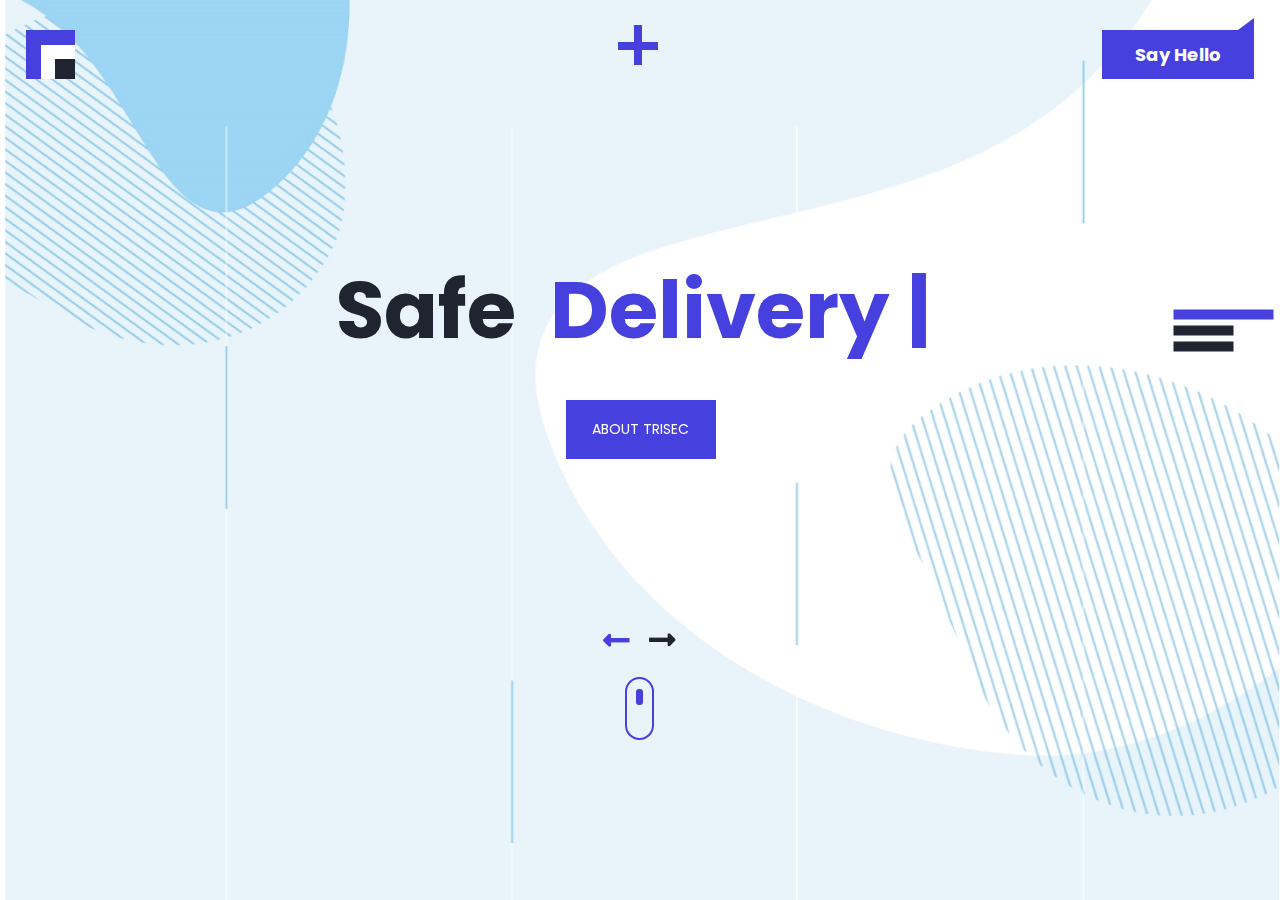
==== commit 0fda98b9: "fix nav button moving left right when popup open added likn slider items, etc" ====
--- a/index.html
+++ b/index.html
@@ -74,31 +74,30 @@
                      <h2>Services</h2>
                      <div class="row">
                         <div class="col-sm-4">
-                           <div class="services-box">
+                           <a href="services.html" class="services-box">
                               <div class="box box-overly">
                                  <img src="./Icons/web design.svg" alt="Web Design">
                                  <h6>Web Design</h6>
                               </div>
-                           </div>
+                           </a>
                         </div>
 
                         <div class="col-sm-4 d-none d-sm-block">
-                           <div class="services-box box-overly">
-                              <div class="box">
+                           <a href="services.html" class="services-box">
+                              <div class="box box-overly">
                                  <img src="./Icons/Web Development.svg" alt="Web Development">
                                  <h6>Web Development</h6>
                               </div>
-                           </div>
+                           </a>
                         </div>
 
                         <div class="col-sm-4 d-none d-sm-block">
-                           <div class="services-box">
+                           <a href="services.html" class="services-box">
                               <div class="box box-overly">
                                  <img src="./Icons/Website Security.svg" alt="Web Security">
                                  <h6>Web Security</h6>
                               </div>
-                           </div>
-
+                           </a>
                         </div>
                      </div>
                   </div>
@@ -109,24 +108,30 @@
                      <h2>Work</h2>
                      <div class="row">
                         <div class="col-sm-4">
-                           <div class="box">
-                              <img src="./Icons/Web Design work.svg" alt="Web Design">
-                              <h6>Web Design</h6>
-                           </div>
+                           <a href="works.html">
+                              <div class="box">
+                                 <img src="./Icons/Web Design work.svg" alt="Web Design">
+                                 <h6>Web Design</h6>
+                              </div>
+                           </a>
                         </div>
 
                         <div class="col-sm-4 d-none d-sm-block">
-                           <div class="box">
-                              <img src="./Icons/Web Development work.svg" alt="Web Development">
-                              <h6>Web Development</h6>
-                           </div>
+                           <a href="works.html">
+                              <div class="box">
+                                 <img src="./Icons/Web Development work.svg" alt="Web Development">
+                                 <h6>Web Development</h6>
+                              </div>
+                           </a>
                         </div>
 
                         <div class="col-sm-4 d-none d-sm-block">
-                           <div class="box">
-                              <img src="./Icons/Website Security work.svg" alt="Web Security">
-                              <h6>Web Security</h6>
-                           </div>
+                           <a href="works.html">
+                              <div class="box">
+                                 <img src="./Icons/Website Security work.svg" alt="Web Security">
+                                 <h6>Web Security</h6>
+                              </div>
+                           </a>
                         </div>
                      </div>
                   </div>
--- a/css/main.min.css
+++ b/css/main.min.css
@@ -1,2 +1,2 @@
-@import url("https://fonts.googleapis.com/css2?family=Poppins:wght@400;700&display=swap");*,body{margin:0;padding:0;-webkit-box-sizing:border-box;box-sizing:border-box;font-family:'Poppins', sans-serif;font-size:18px}body{background-color:#fff;height:100%}li{list-style:none}a:hover,a{text-decoration:none;color:inherit}button{background-color:transparent;border:0;outline:0;cursor:pointer}button:focus{outline:0;border:0}button:active{outline:0;border:0}.wrapper{max-width:96%;margin:0 auto;width:100%}.wrapper-right{max-width:98%;width:100%;margin-left:auto}.flex-between{display:-webkit-box;display:-ms-flexbox;display:flex;-webkit-box-pack:justify;-ms-flex-pack:justify;justify-content:space-between}.flex-between-center{display:-webkit-box;display:-ms-flexbox;display:flex;-webkit-box-pack:justify;-ms-flex-pack:justify;justify-content:space-between;-webkit-box-align:center;-ms-flex-align:center;align-items:center}@media (max-width: 768px){.question-box .flex-between{display:block;-webkit-box-pack:justify;-ms-flex-pack:justify;justify-content:space-between}}.full-width{max-width:100%;width:100%;height:auto}.question-box,.planner-box{background-color:#ffffff78}.question-box .modal-content,.planner-box .modal-content{-webkit-box-shadow:0px 0px 25px 2px #4640de91;box-shadow:0px 0px 25px 2px #4640de91;padding:40px;border:0;border-radius:0;max-width:900px;margin:0 auto}@media (max-width: 1024px){.question-box .modal-content,.planner-box .modal-content{max-width:800px;padding:20px}}@media (max-width: 768px){.question-box .modal-content,.planner-box .modal-content{max-width:600px}}.question-box .modal-dialog,.planner-box .modal-dialog{max-width:900px}.question-box .modal-header,.planner-box .modal-header{border-bottom:0;padding:0;margin-bottom:20px}.question-box .modal-header h3,.planner-box .modal-header h3{font-size:40px;color:#4640DE;font-weight:700}@media (max-width: 576px){.question-box .modal-header h3,.planner-box .modal-header h3{font-size:30px}}.question-box .modal-header button,.planner-box .modal-header button{-webkit-transition:ease-in-out .3s;transition:ease-in-out .3s;position:relative;width:50px;margin-top:15px;height:40px}.question-box .modal-header button span,.planner-box .modal-header button span{background-color:#4640DE;display:block;position:absolute}.question-box .modal-header button span.x-line,.planner-box .modal-header button span.x-line{width:40px;height:3px;top:10px;-webkit-transform:rotate(45deg);transform:rotate(45deg)}.question-box .modal-header button span.y-line,.planner-box .modal-header button span.y-line{width:3px;height:40px;top:-8px;left:19px;-webkit-transform:rotate(45deg);transform:rotate(45deg)}.question-box .modal-body,.planner-box .modal-body{padding:0}.planner-form label,.question-form label{display:block}.planner-form input,.planner-form textarea,.question-form input,.question-form textarea{border:1px solid #4640DE;padding:15px 10px;margin-bottom:15px;color:#202430;width:100%}.planner-form input::-webkit-input-placeholder,.planner-form textarea::-webkit-input-placeholder,.question-form input::-webkit-input-placeholder,.question-form textarea::-webkit-input-placeholder{color:#202430;opacity:1}.planner-form input:-ms-input-placeholder,.planner-form textarea:-ms-input-placeholder,.question-form input:-ms-input-placeholder,.question-form textarea:-ms-input-placeholder{color:#202430;opacity:1}.planner-form input::-ms-input-placeholder,.planner-form textarea::-ms-input-placeholder,.question-form input::-ms-input-placeholder,.question-form textarea::-ms-input-placeholder{color:#202430;opacity:1}.planner-form input::placeholder,.planner-form textarea::placeholder,.question-form input::placeholder,.question-form textarea::placeholder{color:#202430;opacity:1}.planner-form input:-ms-input-placeholder,.planner-form textarea:-ms-input-placeholder,.question-form input:-ms-input-placeholder,.question-form textarea:-ms-input-placeholder{color:#202430}.planner-form input::-ms-input-placeholder,.planner-form textarea::-ms-input-placeholder,.question-form input::-ms-input-placeholder,.question-form textarea::-ms-input-placeholder{color:#202430}@media (max-width: 768px){.planner-form input,.planner-form textarea,.question-form input,.question-form textarea{padding:5px 10px;margin-bottom:10px}}@media (max-width: 576px){.planner-form input,.planner-form textarea,.question-form input,.question-form textarea{margin-bottom:5px}}.planner-form .submit,.question-form .submit{background-color:#4640DE;text-align:center;text-transform:uppercase;padding:17px 0;color:#fff;display:block;width:100%;margin-top:15px;-webkit-transition:ease .4s;transition:ease .4s}.planner-form .submit:hover,.question-form .submit:hover{background-color:#17129B}.planner-form .phone li,.question-form .phone li{font-weight:700;color:#202430;margin-bottom:5px}.planner-form .phone li a,.question-form .phone li a{font-weight:400}.planner-box h6{margin-bottom:15px;font-weight:700}.question-form p,.question-form ul{margin-bottom:0}.social li{display:inline-block;margin:0 10px}.social li i{color:#202430}.social li i:hover{color:#4640DE}.project-tab a{text-transform:uppercase;color:#4640DE;position:relative;border:1px solid #4640DE;text-align:center;padding:10px 0;margin-bottom:10px;-webkit-transition:ease-in-out .3s;transition:ease-in-out .3s;width:32%}@media (max-width: 576px){.project-tab a{width:100%}}.project-tab a.active::after{content:'';position:absolute;left:0;right:0;bottom:-12px;margin:0 auto;width:0;height:0;border-style:solid;border-width:0 10px 10px 10px;border-color:transparent transparent #4640DE transparent}.project-tab a.active{background-color:#4640DE;color:#fff}.project-tab .tab-content{border:1px solid #4640DE;padding:3px 10px}@-webkit-keyframes animatetop{0%{top:-500px;opacity:0}100%{top:0;opacity:1}}@keyframes animatetop{0%{top:-500px;opacity:0}100%{top:0;opacity:1}}.home-slider{margin-top:5%}@media (min-width: 1370px){.home-slider{margin-top:12%}}@media (max-width: 1024px){.home-slider{margin-top:8%}}.home-slider .owl-dots{-webkit-transform:rotate(90deg);transform:rotate(90deg);position:absolute;right:10px;top:20%}@media (max-width: 1024px){.home-slider .owl-dots{top:75%}}@media (max-width: 768px){.home-slider .owl-dots{display:none}}.home-slider .owl-theme .owl-dots .owl-dot span{height:60px;background-color:#202430;border-radius:unset;margin:5px 3px;-webkit-transition:.7s all;transition:.7s all}.home-slider .owl-theme .owl-dots .owl-dot.active span{height:100px;background-color:#4640DE}.home-slider .owl-carousel .nav-btn{height:45px;width:30px;cursor:pointer}.home-slider .owl-theme .owl-nav [class*=owl-]{margin:0 8px}.home-slider .owl-carousel .prev-slide{background-image:url("./../Icons/left-arrow.png");background-repeat:no-repeat}.home-slider .owl-carousel .next-slide{background-image:url("./../Icons/right-arrow.png");background-repeat:no-repeat}.home-slider .owl-theme .owl-nav [class*=owl-]:hover{background:transparent !important}.home-slider .owl-theme .owl-nav{margin-top:50px}@media (max-width: 768px){.home-slider .owl-theme .owl-nav{margin-top:30px}}.delivery{text-align:center;margin-top:100px}.delivery h2{font-size:80px;font-weight:700;color:#202430;position:relative;padding-right:15px;margin:0 auto 50px;line-height:80px;-webkit-transition:ease .9s;transition:ease .9s}@media (max-width: 1024px){.delivery h2{font-size:50px}}@media (max-width: 768px){.delivery h2{font-size:40px}}@media (max-width: 576px){.delivery h2{font-size:30px}}@media (max-width: 768px){.delivery h2{line-height:50px}}@media (max-width: 576px){.delivery h2{line-height:35px}}.delivery h2::after{content:'|';-webkit-animation-name:blinking;animation-name:blinking;-webkit-animation-duration:.71s;animation-duration:.71s;-webkit-animation-iteration-count:infinite;animation-iteration-count:infinite;color:#4640DE}@media (max-width: 576px){.delivery h2::after{-webkit-animation-name:unset;animation-name:unset}}.delivery h2 span{color:#4640DE;font-size:inherit;font-weight:inherit}.delivery a{display:block;width:150px;background-color:#4640DE;padding:19px;color:#fff;text-transform:uppercase;margin:0 auto;font-size:14px;-webkit-transition:all .3s;transition:all .3s}.delivery a:hover{background-color:#fff;color:#4640DE;-webkit-box-shadow:0px 0px 10px 1px #4640de21;box-shadow:0px 0px 10px 1px #4640de21;-webkit-transform:scale(0.9);transform:scale(0.9);font-size:16px}.work-slider,.slider-services{text-align:center;max-width:800px;width:100%;margin:0 auto}@media (max-width: 768px){.work-slider,.slider-services{max-width:650px}}.work-slider h2,.slider-services h2{font-size:80px;font-weight:700;color:#4640DE;margin-bottom:30px}@media (max-width: 1024px){.work-slider h2,.slider-services h2{font-size:50px}}@media (max-width: 768px){.work-slider h2,.slider-services h2{font-size:40px}}@media (max-width: 576px){.work-slider h2,.slider-services h2{font-size:30px}}@media (max-width: 768px){.work-slider h2,.slider-services h2{margin-bottom:20px}}.work-slider .box,.slider-services .box{background-color:#fff;-webkit-box-shadow:0px 0px 10px 2px #e2e2e4d6;box-shadow:0px 0px 10px 2px #e2e2e4d6;padding-bottom:40px}@media (max-width: 576px){.work-slider .box,.slider-services .box{padding-bottom:20px}}.work-slider .box h6,.slider-services .box h6{margin-top:50px;font-size:18px;font-weight:700;color:#4640DE}@media (max-width: 576px){.work-slider .box h6,.slider-services .box h6{margin-top:15px}}.work-slider .box img{max-width:100%;width:100%;display:block}.slider-services .box img{width:unset;margin:0 auto;height:90px}.slider-services .box{padding:40px 20px}@-webkit-keyframes blinking{from{color:transparent}to{color:#4640DE}}@keyframes blinking{from{color:transparent}to{color:#4640DE}}.header .nav ul{position:relative;right:-50px;-webkit-transition:all .3s;transition:all .3s}@media (max-width: 768px){.header .nav ul{position:absolute;width:300px;left:0;right:0;z-index:999;margin:0 auto;top:100px}}.header .nav li{display:inline-block}@media (max-width: 768px){.header .nav li{display:block}}.header .nav a{text-decoration:none;text-transform:uppercase;color:#202430;font-weight:700;margin:0 14px;opacity:0;visibility:hidden;-webkit-transition:all 0.5s ease-in-out;transition:all 0.5s ease-in-out;position:relative}.header .nav a::after{content:'';display:block;width:0;height:3px;background-color:#4640DE;-webkit-transition:width .5s;transition:width .5s;position:absolute;left:0}@media (max-width: 768px){.header .nav a::after{background-color:#fff;bottom:0}}.header .nav a:hover::after{width:100%}.header .nav a.show{opacity:1;-webkit-transition:all 0.5s ease-in-out;transition:all 0.5s ease-in-out;visibility:visible}.header .nav a.space{margin:0 25px}@media (max-width: 768px){.header .nav a{margin:0 auto;width:100%;text-align:center;color:#fff;display:block;background-color:#4640DE;padding:10px 0}.header .nav a.space{display:none !important}}.header .nav-btn{position:absolute;left:0;-webkit-transition:0.70s;transition:0.70s;width:40px;margin:0 auto;right:0;z-index:999;height:50px}@media (max-width: 768px){.header .nav-btn{top:50px}}.header .nav-btn span{background-color:#4640DE;display:block;position:absolute;-webkit-transition:0.5s;transition:0.5s}.header .nav-btn span.x-line{width:40px;height:8px;top:10px}.header .nav-btn span.y-line{width:8px;height:40px;top:-7px;left:16px}.header .rotate span{-webkit-transform:rotate(45deg);transform:rotate(45deg);-webkit-transition:0.5s;transition:0.5s}.header .rotate span.x-line{width:40px;height:8px;top:10px}.header .rotate span .y-line{width:8px;height:40px;top:-7px;left:17px}.header{display:-webkit-box;display:-ms-flexbox;display:flex;-webkit-box-pack:justify;-ms-flex-pack:justify;justify-content:space-between;-webkit-box-align:center;-ms-flex-align:center;align-items:center;padding:30px 0}.header .hello #hello{background-color:#4640DE;color:#fff;font-weight:700;padding:12px 33px;position:relative;-webkit-transition:all .3s;transition:all .3s}@media (max-width: 768px){.header .hello #hello{padding:10px 20px}}.header .hello #hello::after{content:'';position:absolute;height:0;border-style:solid;border-width:0 0 15px 20px;border-color:transparent transparent #4640DE transparent;top:-12px;right:0}.page{min-height:100vh;background-image:url("./../Images/page-bg.jpg");background-size:cover;background-repeat:no-repeat;background-position:top center;overflow-x:hidden}.scroll{position:-webkit-sticky;position:sticky;bottom:0;left:0;right:0;width:100px;margin:0 auto 20px}.scroll a{padding:30px 0;display:block}.scroll a span{position:absolute;top:0;left:50%;width:29px;height:63px;margin-left:-15px;border:2px solid #4640DE;border-radius:50px;-webkit-box-sizing:border-box;box-sizing:border-box}.scroll a span::before{position:absolute;top:10px;left:50%;content:'';width:7px;height:16px;margin-left:-3px;background-color:#4640DE;border-radius:3px;-webkit-animation:sdb 2s infinite;animation:sdb 2s infinite;-webkit-box-sizing:border-box;box-sizing:border-box}@-webkit-keyframes sdb{0%{-webkit-transform:translate(0, 0);transform:translate(0, 0);opacity:0}40%{opacity:1}80%{-webkit-transform:translate(0, 20px);transform:translate(0, 20px);opacity:0}100%{opacity:0}}@keyframes sdb{0%{-webkit-transform:translate(0, 0);transform:translate(0, 0);opacity:0}40%{opacity:1}80%{-webkit-transform:translate(0, 20px);transform:translate(0, 20px);opacity:0}100%{opacity:0}}.about-trisec h3{font-size:40px;color:#4640DE;font-weight:700;margin-bottom:30px}@media (max-width: 576px){.about-trisec h3{font-size:30px}}@media (max-width: 576px){.about-trisec h3{margin:15px 0}}.about-trisec .about-header{margin-top:80px}@media (min-width: 1370px){.about-trisec .about-header{margin-top:110px}}@media (max-width: 1024px){.about-trisec .about-header{margin-top:50px}}@media (max-width: 576px){.about-trisec .about-header{margin-top:5px}}.about-trisec .about-header img{width:100%;display:block}.tab{background-color:#fff;margin-left:-2.5%}@media (max-width: 1024px){.tab{margin-left:0}}.tab .row{border-bottom:1px solid #4640DE;margin:0}.tab .overview{padding:30px 50px;-webkit-animation:fadeEffect 1s;animation:fadeEffect 1s}@media (max-width: 576px){.tab .overview{padding:20px 35px}}.tab .overview h6{margin-bottom:20px;font-weight:700}.tab .overview p{margin-bottom:40px}@media (max-width: 576px){.tab .overview p{margin-bottom:20px}}.tab .team{display:none;-webkit-animation:fadeEffect 1s;animation:fadeEffect 1s}.tab .team .row{padding:30px 0}@media (max-width: 768px){.tab .team .row{padding:20px 0 10px}}.tab .team img{display:block;margin:0 auto}@media (max-width: 768px){.tab .team img{margin:0 auto 10px}}.tab .team p,.tab .team h6{margin-bottom:10px}@media (max-width: 768px){.tab .team h6{text-align:center}}.tab .team .title{position:relative;margin-right:40px}.tab .team .title::after{content:'';position:absolute;right:-23px;background-color:#a7acac;width:1px;height:15px;top:8px}.tab .team h6,.tab button{color:#4640DE;font-weight:700}.tab button{display:block;margin:25px auto;width:100%;position:relative}.tab button.active::after{content:'';position:absolute;bottom:-28px;height:5px;background-color:#4640DE;width:110%;left:-15px}@media (max-width: 576px){.tab button.active::after{width:115%}}@-webkit-keyframes fadeEffect{from{opacity:0}to{opacity:1}}@keyframes fadeEffect{from{opacity:0}to{opacity:1}}.services-box{text-align:center;margin-bottom:20px;-webkit-transition:opacity 0.35s, -webkit-transform 0.35s;transition:opacity 0.35s, -webkit-transform 0.35s;transition:opacity 0.35s, transform 0.35s;transition:opacity 0.35s, transform 0.35s, -webkit-transform 0.35s;position:relative;cursor:pointer}.services-box:before,.services-box:after{content:'';position:absolute;opacity:0;-webkit-transition:opacity 0.35s, -webkit-transform 0.35s;transition:opacity 0.35s, -webkit-transform 0.35s;transition:opacity 0.35s, transform 0.35s;transition:opacity 0.35s, transform 0.35s, -webkit-transform 0.35s}.services-box::before{top:25px;right:20px;bottom:25px;left:20px;border-top:1px solid #4640DE;border-bottom:1px solid #4640DE;-webkit-transform:scale(0, 1);transform:scale(0, 1);-webkit-transform-origin:0 0;transform-origin:0 0}.services-box::after{top:15px;right:30px;bottom:15px;left:30px;border-right:1px solid #4640DE;border-left:1px solid #4640DE;-webkit-transform:scale(1, 0);transform:scale(1, 0);-webkit-transform-origin:100% 0;transform-origin:100% 0}.services-box:hover::after,.services-box:hover::before{content:'';position:absolute;opacity:1;-webkit-transform:scale(1);transform:scale(1)}.services-box.big-space{padding:80px 30px}.services-box img{min-height:90px}.services-box h6{margin-top:30px;font-weight:700;color:#4640DE;line-height:30px}.services .tab{margin-left:-4.5%}.services .services-box{padding:50px 30px;background-color:#fff}.services .services-box img,.services .services-box h6{position:relative;top:-20px;-webkit-transition:ease-in-out .3s;transition:ease-in-out .3s}.services .services-box:hover img,.services .services-box:hover h6{top:0}.services .tab .team .row{padding:0;border:0;margin-right:-15px;margin-left:-15px}.project-planner{padding:30px 50px 10px}.project-planner h6{color:#202430 !important}@media screen and (min-width: 992px) and (max-width: 1300px){.services{height:calc(100vh - 109px);overflow:hidden}}.works{background-color:#fff}.works h3{font-size:40px;color:#4640DE;font-weight:700}@media (max-width: 576px){.works h3{font-size:30px}}.works .filter{border:1px solid #4640DE;padding:10px 30px;position:relative}.custom-select{width:300px;border:1px solid #4640DE;position:relative;background:unset;border-radius:0;height:unset}@media (max-width: 768px){.custom-select{width:230px}}.custom-select select{display:none}.select-selected{background-color:#fff}.select-selected:after{position:absolute;content:"";top:25px;right:10px;width:0;height:0;border:6px solid transparent;border-color:#4640DE transparent transparent transparent}.select-selected.select-arrow-active:after{border-color:transparent transparent #4640DE transparent;top:17px}.select-items div,.select-selected{color:#4640DE;background-color:#fff;padding:15px;cursor:pointer;-webkit-user-select:none;-moz-user-select:none;-ms-user-select:none;user-select:none;-webkit-transition:all .3s;transition:all .3s}.select-items{position:absolute;background-color:#4640DE;top:100%;left:-1px;right:-1px;z-index:99;border:1px solid #4640DE}.select-hide{display:none}.select-items div:hover,.same-as-selected{background-color:rgba(0,0,0,0.1);color:#fff}.overly-box{margin-bottom:30px;overflow:hidden}.overly-box a{display:block;position:relative;-webkit-transition:all .35s;transition:all .35s}.overly-box a::after{position:absolute;content:'';left:0;right:0;bottom:0;top:0;height:100%;width:100%;background-color:#4640DEAD;opacity:0;-webkit-transition:opacity 0.35s;transition:opacity 0.35s}.overly-box a:hover::after{opacity:1}.overly-box a:hover img{-webkit-transform:translate3d(0, 0, 0);transform:translate3d(0, 0, 0)}.overly-box a:hover .overly-area{opacity:1;-webkit-transform:translate3d(0, 0, 0);transform:translate3d(0, 0, 0)}.overly-box .overly-area{position:absolute;top:20px;left:20px;right:20px;bottom:20px;display:-webkit-box;display:-ms-flexbox;display:flex;-webkit-box-align:center;-ms-flex-align:center;align-items:center;-webkit-box-pack:center;-ms-flex-pack:center;justify-content:center;border:1px solid #fff;z-index:9;-webkit-transform:translate3d(-20px, 0, 0);transform:translate3d(-20px, 0, 0);opacity:0;-webkit-transition:opacity 0.35s, -webkit-transform 0.35s;transition:opacity 0.35s, -webkit-transform 0.35s;transition:opacity 0.35s, transform 0.35s;transition:opacity 0.35s, transform 0.35s, -webkit-transform 0.35s}.overly-box img{display:block;width:calc(100% + 50px);-webkit-transition:opacity 0.35s, -webkit-transform 0.35s;transition:opacity 0.35s, -webkit-transform 0.35s;transition:opacity 0.35s, transform 0.35s;transition:opacity 0.35s, transform 0.35s, -webkit-transform 0.35s;-webkit-transform:translate3d(-50px, 0, 0);transform:translate3d(-50px, 0, 0)}.overly-box p{font-weight:700;color:#fff}.work-details .tab{margin-left:-4.4%}@media (max-width: 1024px){.work-details .tab{margin-left:0}}.work-details .backBtn{background-color:#4640DE;color:#fff;padding:15px;text-align:center;display:-webkit-box;display:-ms-flexbox;display:flex;max-width:240px;-webkit-box-align:center;-ms-flex-align:center;align-items:center;-ms-flex-pack:distribute;justify-content:space-around}@media (max-width: 768px){.work-details .backBtn{padding:10px}}.work-details h3{font-size:40px;color:#4640DE;font-weight:700;margin:40px 0 20px}@media (max-width: 576px){.work-details h3{font-size:30px}}@media (max-width: 768px){.work-details h3{margin:20px 0}}.work-details .tab h3{margin-top:0}.work-details .work-gallery{margin:0 20px}@media (max-width: 768px){.work-details .work-gallery{margin:0 10px}}.work-details .work-gallery .row{border-bottom:0}.gallery-img{margin-bottom:30px}@media (max-width: 768px){.gallery-img{margin-bottom:20px}}.gallery-img img{width:100%}
+@import url("https://fonts.googleapis.com/css2?family=Poppins:wght@400;700&display=swap");*,body{margin:0;padding:0;-webkit-box-sizing:border-box;box-sizing:border-box;font-family:'Poppins', sans-serif;font-size:18px}body{background-color:#fff;height:100%}li{list-style:none}a:hover,a{text-decoration:none;color:inherit}button{background-color:transparent;border:0;outline:0;cursor:pointer}button:focus{outline:0;border:0}button:active{outline:0;border:0}.wrapper{max-width:96%;margin:0 auto;width:100%}.wrapper-right{max-width:98%;width:100%;margin-left:auto}.flex-between{display:-webkit-box;display:-ms-flexbox;display:flex;-webkit-box-pack:justify;-ms-flex-pack:justify;justify-content:space-between}.flex-between-center{display:-webkit-box;display:-ms-flexbox;display:flex;-webkit-box-pack:justify;-ms-flex-pack:justify;justify-content:space-between;-webkit-box-align:center;-ms-flex-align:center;align-items:center}@media (max-width: 768px){.question-box .flex-between{display:block;-webkit-box-pack:justify;-ms-flex-pack:justify;justify-content:space-between}}.full-width{max-width:100%;width:100%;height:auto}.question-box,.planner-box{background-color:#ffffff78}.question-box .modal-content,.planner-box .modal-content{-webkit-box-shadow:0px 0px 25px 2px #4640de91;box-shadow:0px 0px 25px 2px #4640de91;padding:40px;border:0;border-radius:0;max-width:900px;margin:0 auto}@media (max-width: 1024px){.question-box .modal-content,.planner-box .modal-content{max-width:800px;padding:20px}}@media (max-width: 768px){.question-box .modal-content,.planner-box .modal-content{max-width:600px}}.question-box .modal-dialog,.planner-box .modal-dialog{max-width:900px}.question-box .modal-header,.planner-box .modal-header{border-bottom:0;padding:0;margin-bottom:20px}.question-box .modal-header h3,.planner-box .modal-header h3{font-size:40px;color:#4640DE;font-weight:700}@media (max-width: 576px){.question-box .modal-header h3,.planner-box .modal-header h3{font-size:30px}}.question-box .modal-header button,.planner-box .modal-header button{-webkit-transition:ease-in-out .3s;transition:ease-in-out .3s;position:relative;width:50px;margin-top:15px;height:40px}.question-box .modal-header button span,.planner-box .modal-header button span{background-color:#4640DE;display:block;position:absolute}.question-box .modal-header button span.x-line,.planner-box .modal-header button span.x-line{width:40px;height:3px;top:10px;-webkit-transform:rotate(45deg);transform:rotate(45deg)}.question-box .modal-header button span.y-line,.planner-box .modal-header button span.y-line{width:3px;height:40px;top:-8px;left:19px;-webkit-transform:rotate(45deg);transform:rotate(45deg)}.question-box .modal-body,.planner-box .modal-body{padding:0}.planner-form label,.question-form label{display:block}.planner-form input,.planner-form textarea,.question-form input,.question-form textarea{border:1px solid #4640DE;padding:15px 10px;margin-bottom:15px;color:#202430;width:100%}.planner-form input::-webkit-input-placeholder,.planner-form textarea::-webkit-input-placeholder,.question-form input::-webkit-input-placeholder,.question-form textarea::-webkit-input-placeholder{color:#202430;opacity:1}.planner-form input:-ms-input-placeholder,.planner-form textarea:-ms-input-placeholder,.question-form input:-ms-input-placeholder,.question-form textarea:-ms-input-placeholder{color:#202430;opacity:1}.planner-form input::-ms-input-placeholder,.planner-form textarea::-ms-input-placeholder,.question-form input::-ms-input-placeholder,.question-form textarea::-ms-input-placeholder{color:#202430;opacity:1}.planner-form input::placeholder,.planner-form textarea::placeholder,.question-form input::placeholder,.question-form textarea::placeholder{color:#202430;opacity:1}.planner-form input:-ms-input-placeholder,.planner-form textarea:-ms-input-placeholder,.question-form input:-ms-input-placeholder,.question-form textarea:-ms-input-placeholder{color:#202430}.planner-form input::-ms-input-placeholder,.planner-form textarea::-ms-input-placeholder,.question-form input::-ms-input-placeholder,.question-form textarea::-ms-input-placeholder{color:#202430}@media (max-width: 768px){.planner-form input,.planner-form textarea,.question-form input,.question-form textarea{padding:5px 10px;margin-bottom:10px}}@media (max-width: 576px){.planner-form input,.planner-form textarea,.question-form input,.question-form textarea{margin-bottom:5px}}.planner-form .submit,.question-form .submit{background-color:#4640DE;text-align:center;text-transform:uppercase;padding:17px 0;color:#fff;display:block;width:100%;margin-top:15px;-webkit-transition:ease .4s;transition:ease .4s}.planner-form .submit:hover,.question-form .submit:hover{background-color:#17129B}.planner-form .phone li,.question-form .phone li{font-weight:700;color:#202430;margin-bottom:5px}.planner-form .phone li a,.question-form .phone li a{font-weight:400}.planner-box h6{margin-bottom:15px;font-weight:700}.question-form p,.question-form ul{margin-bottom:0}.social li{display:inline-block;margin:0 10px}.social li i{color:#202430}.social li i:hover{color:#4640DE}.project-tab a{text-transform:uppercase;color:#4640DE;position:relative;border:1px solid #4640DE;text-align:center;padding:10px 0;margin-bottom:10px;-webkit-transition:ease-in-out .3s;transition:ease-in-out .3s;width:32%}@media (max-width: 576px){.project-tab a{width:100%}}.project-tab a.active::after{content:'';position:absolute;left:0;right:0;bottom:-12px;margin:0 auto;width:0;height:0;border-style:solid;border-width:0 10px 10px 10px;border-color:transparent transparent #4640DE transparent}.project-tab a.active{background-color:#4640DE;color:#fff}.project-tab .tab-content{border:1px solid #4640DE;padding:3px 10px}@-webkit-keyframes animatetop{0%{top:-500px;opacity:0}100%{top:0;opacity:1}}@keyframes animatetop{0%{top:-500px;opacity:0}100%{top:0;opacity:1}}.home-slider{margin-top:5%}@media (min-width: 1370px){.home-slider{margin-top:12%}}@media (max-width: 1024px){.home-slider{margin-top:8%}}.home-slider .owl-dots{-webkit-transform:rotate(90deg);transform:rotate(90deg);position:absolute;right:10px;top:20%}@media (max-width: 1024px){.home-slider .owl-dots{top:75%}}@media (max-width: 768px){.home-slider .owl-dots{display:none}}.home-slider .owl-theme .owl-dots .owl-dot span{height:60px;background-color:#202430;border-radius:unset;margin:5px 3px;-webkit-transition:.7s all;transition:.7s all}.home-slider .owl-theme .owl-dots .owl-dot.active span{height:100px;background-color:#4640DE}.home-slider .owl-carousel .nav-btn{height:45px;width:30px;cursor:pointer}.home-slider .owl-theme .owl-nav [class*=owl-]{margin:0 8px}.home-slider .owl-carousel .prev-slide{background-image:url("./../Icons/left-arrow.png");background-repeat:no-repeat}.home-slider .owl-carousel .next-slide{background-image:url("./../Icons/right-arrow.png");background-repeat:no-repeat}.home-slider .owl-theme .owl-nav [class*=owl-]:hover{background:transparent !important}.home-slider .owl-theme .owl-nav{margin-top:50px}@media (max-width: 768px){.home-slider .owl-theme .owl-nav{margin-top:30px}}.delivery{text-align:center;margin-top:100px}.delivery h2{font-size:80px;font-weight:700;color:#202430;position:relative;padding-right:15px;margin:0 auto 50px;line-height:80px;-webkit-transition:ease .9s;transition:ease .9s}@media (max-width: 1024px){.delivery h2{font-size:50px}}@media (max-width: 768px){.delivery h2{font-size:40px}}@media (max-width: 576px){.delivery h2{font-size:30px}}@media (max-width: 768px){.delivery h2{line-height:50px}}@media (max-width: 576px){.delivery h2{line-height:35px}}.delivery h2::after{content:'|';-webkit-animation-name:blinking;animation-name:blinking;-webkit-animation-duration:.71s;animation-duration:.71s;-webkit-animation-iteration-count:infinite;animation-iteration-count:infinite;color:#4640DE}@media (max-width: 576px){.delivery h2::after{-webkit-animation-name:unset;animation-name:unset}}.delivery h2 span{color:#4640DE;font-size:inherit;font-weight:inherit}.delivery a{display:block;width:150px;background-color:#4640DE;padding:19px;color:#fff;text-transform:uppercase;margin:0 auto;font-size:14px;-webkit-transition:all .3s;transition:all .3s}.delivery a:hover{background-color:#fff;color:#4640DE;-webkit-box-shadow:0px 0px 10px 1px #4640de21;box-shadow:0px 0px 10px 1px #4640de21;-webkit-transform:scale(0.9);transform:scale(0.9);font-size:16px}.work-slider,.slider-services{text-align:center;max-width:800px;width:100%;margin:0 auto}@media (max-width: 768px){.work-slider,.slider-services{max-width:650px}}.work-slider h2,.slider-services h2{font-size:80px;font-weight:700;color:#4640DE;margin-bottom:30px}@media (max-width: 1024px){.work-slider h2,.slider-services h2{font-size:50px}}@media (max-width: 768px){.work-slider h2,.slider-services h2{font-size:40px}}@media (max-width: 576px){.work-slider h2,.slider-services h2{font-size:30px}}@media (max-width: 768px){.work-slider h2,.slider-services h2{margin-bottom:20px}}.work-slider .box,.slider-services .box{background-color:#fff;-webkit-box-shadow:0px 0px 10px 2px #e2e2e4d6;box-shadow:0px 0px 10px 2px #e2e2e4d6;padding-bottom:40px}@media (max-width: 576px){.work-slider .box,.slider-services .box{padding-bottom:20px}}.work-slider .box h6,.slider-services .box h6{margin-top:50px;font-size:18px;font-weight:700;color:#4640DE}@media (max-width: 576px){.work-slider .box h6,.slider-services .box h6{margin-top:15px}}.work-slider .box img{max-width:100%;width:100%;display:block}.slider-services .box img{width:unset;margin:0 auto;height:90px}.slider-services .box{padding:40px 20px}.slider-services .services-box{display:block}@-webkit-keyframes blinking{from{color:transparent}to{color:#4640DE}}@keyframes blinking{from{color:transparent}to{color:#4640DE}}.header .nav{position:relative;right:-50px}@media (max-width: 768px){.header .nav{position:unset}}.header .nav ul{position:relative;left:0;-webkit-transition:all .5s;transition:all .5s}@media (max-width: 768px){.header .nav ul{position:absolute;width:300px;left:0;right:0;z-index:999;margin:0 auto;top:100px}}.header .nav li{display:inline-block}@media (max-width: 768px){.header .nav li{display:block}}.header .nav a{text-decoration:none;text-transform:uppercase;color:#202430;font-weight:700;margin:0 14px;opacity:0;visibility:hidden;-webkit-transition:all 0.5s ease-in-out;transition:all 0.5s ease-in-out;position:relative}.header .nav a::after{content:'';display:block;width:0;height:3px;background-color:#4640DE;-webkit-transition:width .5s;transition:width .5s;position:absolute;left:0}@media (max-width: 768px){.header .nav a::after{background-color:#fff;bottom:0}}.header .nav a:hover::after{width:100%}.header .nav a.show{opacity:1;-webkit-transition:all 0.5s ease-in-out;transition:all 0.5s ease-in-out;visibility:visible}.header .nav a.space{margin:0 25px}@media (max-width: 768px){.header .nav a{margin:0 auto;width:100%;text-align:center;color:#fff;display:block;background-color:#4640DE;padding:10px 0}.header .nav a.space{display:none !important}}.header .nav-btn{position:absolute;left:0;-webkit-transition:0.70s;transition:0.70s;width:40px;margin:0 auto;right:0;z-index:999;height:50px}@media (max-width: 768px){.header .nav-btn{top:50px}}.header .nav-btn span{background-color:#4640DE;display:block;position:absolute;-webkit-transition:0.5s;transition:0.5s}.header .nav-btn span.x-line{width:40px;height:8px;top:10px}.header .nav-btn span.y-line{width:8px;height:40px;top:-7px;left:16px}.header .rotate span{-webkit-transform:rotate(45deg);transform:rotate(45deg);-webkit-transition:0.5s;transition:0.5s}.header .rotate span.x-line{width:40px;height:8px;top:10px}.header .rotate span .y-line{width:8px;height:40px;top:-7px;left:17px}.header{display:-webkit-box;display:-ms-flexbox;display:flex;-webkit-box-pack:justify;-ms-flex-pack:justify;justify-content:space-between;-webkit-box-align:center;-ms-flex-align:center;align-items:center;padding:30px 0}.header .hello #hello{background-color:#4640DE;color:#fff;font-weight:700;padding:12px 33px;position:relative;-webkit-transition:all .3s;transition:all .3s}@media (max-width: 768px){.header .hello #hello{padding:10px 20px}}.header .hello #hello::after{content:'';position:absolute;height:0;border-style:solid;border-width:0 0 15px 20px;border-color:transparent transparent #4640DE transparent;top:-12px;right:0}.page{min-height:100vh;background-image:url("./../Images/page-bg.jpg");background-size:cover;background-repeat:no-repeat;background-position:top center;overflow-x:hidden}.scroll{position:-webkit-sticky;position:sticky;bottom:0;left:0;right:0;width:100px;margin:0 auto 20px}.scroll a{padding:30px 0;display:block}.scroll a span{position:absolute;top:0;left:50%;width:29px;height:63px;margin-left:-15px;border:2px solid #4640DE;border-radius:50px;-webkit-box-sizing:border-box;box-sizing:border-box}.scroll a span::before{position:absolute;top:10px;left:50%;content:'';width:7px;height:16px;margin-left:-3px;background-color:#4640DE;border-radius:3px;-webkit-animation:sdb 2s infinite;animation:sdb 2s infinite;-webkit-box-sizing:border-box;box-sizing:border-box}@-webkit-keyframes sdb{0%{-webkit-transform:translate(0, 0);transform:translate(0, 0);opacity:0}40%{opacity:1}80%{-webkit-transform:translate(0, 20px);transform:translate(0, 20px);opacity:0}100%{opacity:0}}@keyframes sdb{0%{-webkit-transform:translate(0, 0);transform:translate(0, 0);opacity:0}40%{opacity:1}80%{-webkit-transform:translate(0, 20px);transform:translate(0, 20px);opacity:0}100%{opacity:0}}.about-trisec h3{font-size:40px;color:#4640DE;font-weight:700;margin-bottom:30px}@media (max-width: 576px){.about-trisec h3{font-size:30px}}@media (max-width: 576px){.about-trisec h3{margin:15px 0}}.about-trisec .about-header{margin-top:80px}@media (min-width: 1370px){.about-trisec .about-header{margin-top:110px}}@media (max-width: 1024px){.about-trisec .about-header{margin-top:50px}}@media (max-width: 576px){.about-trisec .about-header{margin-top:5px}}.about-trisec .about-header img{width:100%;display:block}.tab{background-color:#fff;margin-left:-2.5%}@media (max-width: 1024px){.tab{margin-left:0}}.tab .row{border-bottom:1px solid #4640DE;margin:0}.tab .overview{padding:30px 50px;-webkit-animation:fadeEffect 1s;animation:fadeEffect 1s}@media (max-width: 576px){.tab .overview{padding:20px 35px}}.tab .overview h6{margin-bottom:20px;font-weight:700}.tab .overview p{margin-bottom:40px}@media (max-width: 576px){.tab .overview p{margin-bottom:20px}}.tab .team{display:none;-webkit-animation:fadeEffect 1s;animation:fadeEffect 1s}.tab .team .row{padding:30px 0}@media (max-width: 768px){.tab .team .row{padding:20px 0 10px}}.tab .team img{display:block;margin:0 auto}@media (max-width: 768px){.tab .team img{margin:0 auto 10px}}.tab .team p,.tab .team h6{margin-bottom:10px}@media (max-width: 768px){.tab .team h6{text-align:center}}.tab .team .title{position:relative;margin-right:40px}.tab .team .title::after{content:'';position:absolute;right:-23px;background-color:#a7acac;width:1px;height:15px;top:8px}.tab .team h6,.tab button{color:#4640DE;font-weight:700}.tab button{display:block;margin:25px auto;width:100%;position:relative}.tab button.active::after{content:'';position:absolute;bottom:-28px;height:5px;background-color:#4640DE;width:110%;left:-15px}@media (max-width: 576px){.tab button.active::after{width:115%}}@-webkit-keyframes fadeEffect{from{opacity:0}to{opacity:1}}@keyframes fadeEffect{from{opacity:0}to{opacity:1}}.services-box{text-align:center;margin-bottom:20px;-webkit-transition:opacity 0.35s, -webkit-transform 0.35s;transition:opacity 0.35s, -webkit-transform 0.35s;transition:opacity 0.35s, transform 0.35s;transition:opacity 0.35s, transform 0.35s, -webkit-transform 0.35s;position:relative;cursor:pointer}.services-box:before,.services-box:after{content:'';position:absolute;opacity:0;-webkit-transition:opacity 0.35s, -webkit-transform 0.35s;transition:opacity 0.35s, -webkit-transform 0.35s;transition:opacity 0.35s, transform 0.35s;transition:opacity 0.35s, transform 0.35s, -webkit-transform 0.35s}.services-box::before{top:25px;right:20px;bottom:25px;left:20px;border-top:1px solid #4640DE;border-bottom:1px solid #4640DE;-webkit-transform:scale(0, 1);transform:scale(0, 1);-webkit-transform-origin:0 0;transform-origin:0 0}.services-box::after{top:15px;right:30px;bottom:15px;left:30px;border-right:1px solid #4640DE;border-left:1px solid #4640DE;-webkit-transform:scale(1, 0);transform:scale(1, 0);-webkit-transform-origin:100% 0;transform-origin:100% 0}.services-box:hover::after,.services-box:hover::before{content:'';position:absolute;opacity:1;-webkit-transform:scale(1);transform:scale(1)}.services-box.big-space{padding:80px 30px}.services-box img{min-height:90px}.services-box h6{margin-top:30px;font-weight:700;color:#4640DE;line-height:30px}.services .tab{margin-left:-4.5%}.services .services-box{padding:50px 30px;background-color:#fff}.services .services-box img,.services .services-box h6{position:relative;top:-20px;-webkit-transition:ease-in-out .3s;transition:ease-in-out .3s}.services .services-box:hover img,.services .services-box:hover h6{top:0}.services .tab .team .row{padding:0;border:0;margin-right:-15px;margin-left:-15px}.project-planner{padding:30px 50px 10px}.project-planner h6{color:#202430 !important}@media screen and (min-width: 992px) and (max-width: 1300px){.about-trisec,.services{height:calc(100vh - 109px);overflow:hidden}}.works{background-color:#fff}.works h3{font-size:40px;color:#4640DE;font-weight:700}@media (max-width: 576px){.works h3{font-size:30px}}.works .filter{border:1px solid #4640DE;padding:10px 30px;position:relative}.custom-select{width:300px;border:1px solid #4640DE;position:relative;background:unset;border-radius:0;height:unset}@media (max-width: 768px){.custom-select{width:230px}}.custom-select select{display:none}.select-selected{background-color:#fff}.select-selected:after{position:absolute;content:"";top:25px;right:10px;width:0;height:0;border:6px solid transparent;border-color:#4640DE transparent transparent transparent}.select-selected.select-arrow-active:after{border-color:transparent transparent #4640DE transparent;top:17px}.select-items div,.select-selected{color:#4640DE;background-color:#fff;padding:15px;cursor:pointer;-webkit-user-select:none;-moz-user-select:none;-ms-user-select:none;user-select:none;-webkit-transition:all .3s;transition:all .3s}.select-items{position:absolute;background-color:#4640DE;top:100%;left:-1px;right:-1px;z-index:99;border:1px solid #4640DE}.select-hide{display:none}.select-items div:hover,.same-as-selected{background-color:rgba(0,0,0,0.1);color:#fff}.overly-box{margin-bottom:30px;overflow:hidden}.overly-box a{display:block;position:relative;-webkit-transition:all .35s;transition:all .35s}.overly-box a::after{position:absolute;content:'';left:0;right:0;bottom:0;top:0;height:100%;width:100%;background-color:#4640DEAD;opacity:0;-webkit-transition:opacity 0.35s;transition:opacity 0.35s}.overly-box a:hover::after{opacity:1}.overly-box a:hover img{-webkit-transform:translate3d(0, 0, 0);transform:translate3d(0, 0, 0)}.overly-box a:hover .overly-area{opacity:1;-webkit-transform:translate3d(0, 0, 0);transform:translate3d(0, 0, 0)}.overly-box .overly-area{position:absolute;top:20px;left:20px;right:20px;bottom:20px;display:-webkit-box;display:-ms-flexbox;display:flex;-webkit-box-align:center;-ms-flex-align:center;align-items:center;-webkit-box-pack:center;-ms-flex-pack:center;justify-content:center;border:1px solid #fff;z-index:9;-webkit-transform:translate3d(-20px, 0, 0);transform:translate3d(-20px, 0, 0);opacity:0;-webkit-transition:opacity 0.35s, -webkit-transform 0.35s;transition:opacity 0.35s, -webkit-transform 0.35s;transition:opacity 0.35s, transform 0.35s;transition:opacity 0.35s, transform 0.35s, -webkit-transform 0.35s}.overly-box img{display:block;width:calc(100% + 50px);-webkit-transition:opacity 0.35s, -webkit-transform 0.35s;transition:opacity 0.35s, -webkit-transform 0.35s;transition:opacity 0.35s, transform 0.35s;transition:opacity 0.35s, transform 0.35s, -webkit-transform 0.35s;-webkit-transform:translate3d(-50px, 0, 0);transform:translate3d(-50px, 0, 0)}.overly-box p{font-weight:700;color:#fff}.work-details .tab{margin-left:-4.4%}@media (max-width: 1024px){.work-details .tab{margin-left:0}}.work-details .backBtn{background-color:#4640DE;color:#fff;padding:15px;text-align:center;display:-webkit-box;display:-ms-flexbox;display:flex;max-width:240px;-webkit-box-align:center;-ms-flex-align:center;align-items:center;-ms-flex-pack:distribute;justify-content:space-around}@media (max-width: 768px){.work-details .backBtn{padding:10px}}.work-details h3{font-size:40px;color:#4640DE;font-weight:700;margin:40px 0 20px}@media (max-width: 576px){.work-details h3{font-size:30px}}@media (max-width: 768px){.work-details h3{margin:20px 0}}.work-details .tab h3{margin-top:0}.work-details .work-gallery{margin:0 20px}@media (max-width: 768px){.work-details .work-gallery{margin:0 10px}}.work-details .work-gallery .row{border-bottom:0}.gallery-img{margin-bottom:30px}@media (max-width: 768px){.gallery-img{margin-bottom:20px}}.gallery-img img{width:100%}
 /*# sourceMappingURL=main.min.css.map */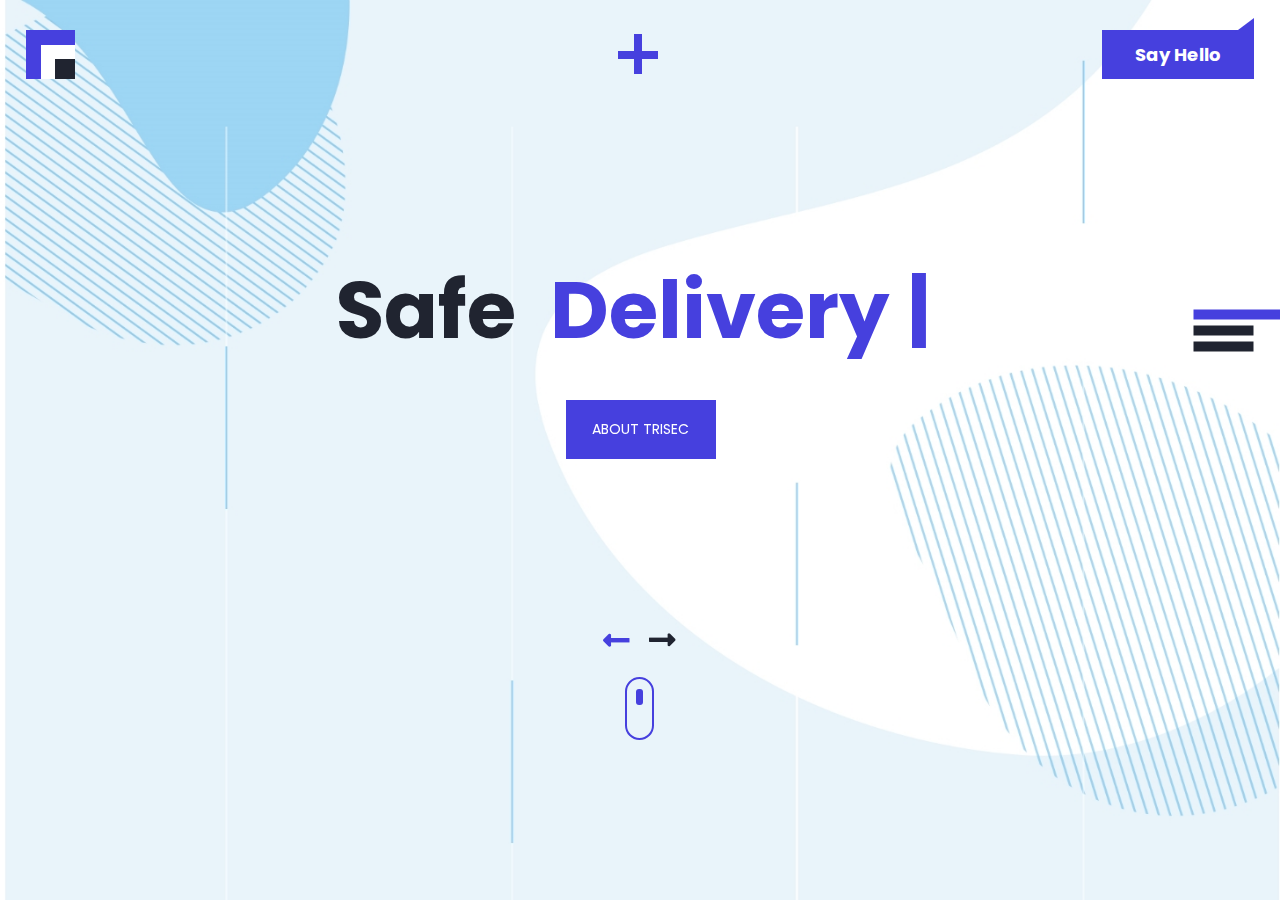
==== commit 0364786a: "Include lightbox and Fix many errors" ====
--- a/index.html
+++ b/index.html
@@ -315,6 +315,8 @@
       crossorigin="anonymous"></script>
    <script src="https://cdnjs.cloudflare.com/ajax/libs/OwlCarousel2/2.3.4/owl.carousel.min.js"></script>
    <script src="./js/select.js"></script>
+   <!-- Lightbox JS  -->
+   <script src="./src/js/lightbox.js"></script>
    <script src="./js/main.js"></script>
 </body>
 
--- a/css/main.min.css
+++ b/css/main.min.css
@@ -1,2 +1,2 @@
-@import url("https://fonts.googleapis.com/css2?family=Poppins:wght@400;700&display=swap");*,body{margin:0;padding:0;-webkit-box-sizing:border-box;box-sizing:border-box;font-family:'Poppins', sans-serif;font-size:18px}body{background-color:#fff;height:100%}li{list-style:none}a:hover,a{text-decoration:none;color:inherit}button{background-color:transparent;border:0;outline:0;cursor:pointer}button:focus{outline:0;border:0}button:active{outline:0;border:0}.wrapper{max-width:96%;margin:0 auto;width:100%}.wrapper-right{max-width:98%;width:100%;margin-left:auto}.flex-between{display:-webkit-box;display:-ms-flexbox;display:flex;-webkit-box-pack:justify;-ms-flex-pack:justify;justify-content:space-between}.flex-between-center{display:-webkit-box;display:-ms-flexbox;display:flex;-webkit-box-pack:justify;-ms-flex-pack:justify;justify-content:space-between;-webkit-box-align:center;-ms-flex-align:center;align-items:center}@media (max-width: 768px){.question-box .flex-between{display:block;-webkit-box-pack:justify;-ms-flex-pack:justify;justify-content:space-between}}.full-width{max-width:100%;width:100%;height:auto}.question-box,.planner-box{background-color:#ffffff78}.question-box .modal-content,.planner-box .modal-content{-webkit-box-shadow:0px 0px 25px 2px #4640de91;box-shadow:0px 0px 25px 2px #4640de91;padding:40px;border:0;border-radius:0;max-width:900px;margin:0 auto}@media (max-width: 1024px){.question-box .modal-content,.planner-box .modal-content{max-width:800px;padding:20px}}@media (max-width: 768px){.question-box .modal-content,.planner-box .modal-content{max-width:600px}}.question-box .modal-dialog,.planner-box .modal-dialog{max-width:900px}.question-box .modal-header,.planner-box .modal-header{border-bottom:0;padding:0;margin-bottom:20px}.question-box .modal-header h3,.planner-box .modal-header h3{font-size:40px;color:#4640DE;font-weight:700}@media (max-width: 576px){.question-box .modal-header h3,.planner-box .modal-header h3{font-size:30px}}.question-box .modal-header button,.planner-box .modal-header button{-webkit-transition:ease-in-out .3s;transition:ease-in-out .3s;position:relative;width:50px;margin-top:15px;height:40px}.question-box .modal-header button span,.planner-box .modal-header button span{background-color:#4640DE;display:block;position:absolute}.question-box .modal-header button span.x-line,.planner-box .modal-header button span.x-line{width:40px;height:3px;top:10px;-webkit-transform:rotate(45deg);transform:rotate(45deg)}.question-box .modal-header button span.y-line,.planner-box .modal-header button span.y-line{width:3px;height:40px;top:-8px;left:19px;-webkit-transform:rotate(45deg);transform:rotate(45deg)}.question-box .modal-body,.planner-box .modal-body{padding:0}.planner-form label,.question-form label{display:block}.planner-form input,.planner-form textarea,.question-form input,.question-form textarea{border:1px solid #4640DE;padding:15px 10px;margin-bottom:15px;color:#202430;width:100%}.planner-form input::-webkit-input-placeholder,.planner-form textarea::-webkit-input-placeholder,.question-form input::-webkit-input-placeholder,.question-form textarea::-webkit-input-placeholder{color:#202430;opacity:1}.planner-form input:-ms-input-placeholder,.planner-form textarea:-ms-input-placeholder,.question-form input:-ms-input-placeholder,.question-form textarea:-ms-input-placeholder{color:#202430;opacity:1}.planner-form input::-ms-input-placeholder,.planner-form textarea::-ms-input-placeholder,.question-form input::-ms-input-placeholder,.question-form textarea::-ms-input-placeholder{color:#202430;opacity:1}.planner-form input::placeholder,.planner-form textarea::placeholder,.question-form input::placeholder,.question-form textarea::placeholder{color:#202430;opacity:1}.planner-form input:-ms-input-placeholder,.planner-form textarea:-ms-input-placeholder,.question-form input:-ms-input-placeholder,.question-form textarea:-ms-input-placeholder{color:#202430}.planner-form input::-ms-input-placeholder,.planner-form textarea::-ms-input-placeholder,.question-form input::-ms-input-placeholder,.question-form textarea::-ms-input-placeholder{color:#202430}@media (max-width: 768px){.planner-form input,.planner-form textarea,.question-form input,.question-form textarea{padding:5px 10px;margin-bottom:10px}}@media (max-width: 576px){.planner-form input,.planner-form textarea,.question-form input,.question-form textarea{margin-bottom:5px}}.planner-form .submit,.question-form .submit{background-color:#4640DE;text-align:center;text-transform:uppercase;padding:17px 0;color:#fff;display:block;width:100%;margin-top:15px;-webkit-transition:ease .4s;transition:ease .4s}.planner-form .submit:hover,.question-form .submit:hover{background-color:#17129B}.planner-form .phone li,.question-form .phone li{font-weight:700;color:#202430;margin-bottom:5px}.planner-form .phone li a,.question-form .phone li a{font-weight:400}.planner-box h6{margin-bottom:15px;font-weight:700}.question-form p,.question-form ul{margin-bottom:0}.social li{display:inline-block;margin:0 10px}.social li i{color:#202430}.social li i:hover{color:#4640DE}.project-tab a{text-transform:uppercase;color:#4640DE;position:relative;border:1px solid #4640DE;text-align:center;padding:10px 0;margin-bottom:10px;-webkit-transition:ease-in-out .3s;transition:ease-in-out .3s;width:32%}@media (max-width: 576px){.project-tab a{width:100%}}.project-tab a.active::after{content:'';position:absolute;left:0;right:0;bottom:-12px;margin:0 auto;width:0;height:0;border-style:solid;border-width:0 10px 10px 10px;border-color:transparent transparent #4640DE transparent}.project-tab a.active{background-color:#4640DE;color:#fff}.project-tab .tab-content{border:1px solid #4640DE;padding:3px 10px}@-webkit-keyframes animatetop{0%{top:-500px;opacity:0}100%{top:0;opacity:1}}@keyframes animatetop{0%{top:-500px;opacity:0}100%{top:0;opacity:1}}.home-slider{margin-top:5%}@media (min-width: 1370px){.home-slider{margin-top:12%}}@media (max-width: 1024px){.home-slider{margin-top:8%}}.home-slider .owl-dots{-webkit-transform:rotate(90deg);transform:rotate(90deg);position:absolute;right:10px;top:20%}@media (max-width: 1024px){.home-slider .owl-dots{top:75%}}@media (max-width: 768px){.home-slider .owl-dots{display:none}}.home-slider .owl-theme .owl-dots .owl-dot span{height:60px;background-color:#202430;border-radius:unset;margin:5px 3px;-webkit-transition:.7s all;transition:.7s all}.home-slider .owl-theme .owl-dots .owl-dot.active span{height:100px;background-color:#4640DE}.home-slider .owl-carousel .nav-btn{height:45px;width:30px;cursor:pointer}.home-slider .owl-theme .owl-nav [class*=owl-]{margin:0 8px}.home-slider .owl-carousel .prev-slide{background-image:url("./../Icons/left-arrow.png");background-repeat:no-repeat}.home-slider .owl-carousel .next-slide{background-image:url("./../Icons/right-arrow.png");background-repeat:no-repeat}.home-slider .owl-theme .owl-nav [class*=owl-]:hover{background:transparent !important}.home-slider .owl-theme .owl-nav{margin-top:50px}@media (max-width: 768px){.home-slider .owl-theme .owl-nav{margin-top:30px}}.delivery{text-align:center;margin-top:100px}.delivery h2{font-size:80px;font-weight:700;color:#202430;position:relative;padding-right:15px;margin:0 auto 50px;line-height:80px;-webkit-transition:ease .9s;transition:ease .9s}@media (max-width: 1024px){.delivery h2{font-size:50px}}@media (max-width: 768px){.delivery h2{font-size:40px}}@media (max-width: 576px){.delivery h2{font-size:30px}}@media (max-width: 768px){.delivery h2{line-height:50px}}@media (max-width: 576px){.delivery h2{line-height:35px}}.delivery h2::after{content:'|';-webkit-animation-name:blinking;animation-name:blinking;-webkit-animation-duration:.71s;animation-duration:.71s;-webkit-animation-iteration-count:infinite;animation-iteration-count:infinite;color:#4640DE}@media (max-width: 576px){.delivery h2::after{-webkit-animation-name:unset;animation-name:unset}}.delivery h2 span{color:#4640DE;font-size:inherit;font-weight:inherit}.delivery a{display:block;width:150px;background-color:#4640DE;padding:19px;color:#fff;text-transform:uppercase;margin:0 auto;font-size:14px;-webkit-transition:all .3s;transition:all .3s}.delivery a:hover{background-color:#fff;color:#4640DE;-webkit-box-shadow:0px 0px 10px 1px #4640de21;box-shadow:0px 0px 10px 1px #4640de21;-webkit-transform:scale(0.9);transform:scale(0.9);font-size:16px}.work-slider,.slider-services{text-align:center;max-width:800px;width:100%;margin:0 auto}@media (max-width: 768px){.work-slider,.slider-services{max-width:650px}}.work-slider h2,.slider-services h2{font-size:80px;font-weight:700;color:#4640DE;margin-bottom:30px}@media (max-width: 1024px){.work-slider h2,.slider-services h2{font-size:50px}}@media (max-width: 768px){.work-slider h2,.slider-services h2{font-size:40px}}@media (max-width: 576px){.work-slider h2,.slider-services h2{font-size:30px}}@media (max-width: 768px){.work-slider h2,.slider-services h2{margin-bottom:20px}}.work-slider .box,.slider-services .box{background-color:#fff;-webkit-box-shadow:0px 0px 10px 2px #e2e2e4d6;box-shadow:0px 0px 10px 2px #e2e2e4d6;padding-bottom:40px}@media (max-width: 576px){.work-slider .box,.slider-services .box{padding-bottom:20px}}.work-slider .box h6,.slider-services .box h6{margin-top:50px;font-size:18px;font-weight:700;color:#4640DE}@media (max-width: 576px){.work-slider .box h6,.slider-services .box h6{margin-top:15px}}.work-slider .box img{max-width:100%;width:100%;display:block}.slider-services .box img{width:unset;margin:0 auto;height:90px}.slider-services .box{padding:40px 20px}.slider-services .services-box{display:block}@-webkit-keyframes blinking{from{color:transparent}to{color:#4640DE}}@keyframes blinking{from{color:transparent}to{color:#4640DE}}.header .nav{position:relative;right:-50px}@media (max-width: 768px){.header .nav{position:unset}}.header .nav ul{position:relative;left:0;-webkit-transition:all .5s;transition:all .5s}@media (max-width: 768px){.header .nav ul{position:absolute;width:300px;left:0;right:0;z-index:999;margin:0 auto;top:100px}}.header .nav li{display:inline-block}@media (max-width: 768px){.header .nav li{display:block}}.header .nav a{text-decoration:none;text-transform:uppercase;color:#202430;font-weight:700;margin:0 14px;opacity:0;visibility:hidden;-webkit-transition:all 0.5s ease-in-out;transition:all 0.5s ease-in-out;position:relative}.header .nav a::after{content:'';display:block;width:0;height:3px;background-color:#4640DE;-webkit-transition:width .5s;transition:width .5s;position:absolute;left:0}@media (max-width: 768px){.header .nav a::after{background-color:#fff;bottom:0}}.header .nav a:hover::after{width:100%}.header .nav a.show{opacity:1;-webkit-transition:all 0.5s ease-in-out;transition:all 0.5s ease-in-out;visibility:visible}.header .nav a.space{margin:0 25px}@media (max-width: 768px){.header .nav a{margin:0 auto;width:100%;text-align:center;color:#fff;display:block;background-color:#4640DE;padding:10px 0}.header .nav a.space{display:none !important}}.header .nav-btn{position:absolute;left:0;-webkit-transition:0.70s;transition:0.70s;width:40px;margin:0 auto;right:0;z-index:999;height:50px}@media (max-width: 768px){.header .nav-btn{top:50px}}.header .nav-btn span{background-color:#4640DE;display:block;position:absolute;-webkit-transition:0.5s;transition:0.5s}.header .nav-btn span.x-line{width:40px;height:8px;top:10px}.header .nav-btn span.y-line{width:8px;height:40px;top:-7px;left:16px}.header .rotate span{-webkit-transform:rotate(45deg);transform:rotate(45deg);-webkit-transition:0.5s;transition:0.5s}.header .rotate span.x-line{width:40px;height:8px;top:10px}.header .rotate span .y-line{width:8px;height:40px;top:-7px;left:17px}.header{display:-webkit-box;display:-ms-flexbox;display:flex;-webkit-box-pack:justify;-ms-flex-pack:justify;justify-content:space-between;-webkit-box-align:center;-ms-flex-align:center;align-items:center;padding:30px 0}.header .hello #hello{background-color:#4640DE;color:#fff;font-weight:700;padding:12px 33px;position:relative;-webkit-transition:all .3s;transition:all .3s}@media (max-width: 768px){.header .hello #hello{padding:10px 20px}}.header .hello #hello::after{content:'';position:absolute;height:0;border-style:solid;border-width:0 0 15px 20px;border-color:transparent transparent #4640DE transparent;top:-12px;right:0}.page{min-height:100vh;background-image:url("./../Images/page-bg.jpg");background-size:cover;background-repeat:no-repeat;background-position:top center;overflow-x:hidden}.scroll{position:-webkit-sticky;position:sticky;bottom:0;left:0;right:0;width:100px;margin:0 auto 20px}.scroll a{padding:30px 0;display:block}.scroll a span{position:absolute;top:0;left:50%;width:29px;height:63px;margin-left:-15px;border:2px solid #4640DE;border-radius:50px;-webkit-box-sizing:border-box;box-sizing:border-box}.scroll a span::before{position:absolute;top:10px;left:50%;content:'';width:7px;height:16px;margin-left:-3px;background-color:#4640DE;border-radius:3px;-webkit-animation:sdb 2s infinite;animation:sdb 2s infinite;-webkit-box-sizing:border-box;box-sizing:border-box}@-webkit-keyframes sdb{0%{-webkit-transform:translate(0, 0);transform:translate(0, 0);opacity:0}40%{opacity:1}80%{-webkit-transform:translate(0, 20px);transform:translate(0, 20px);opacity:0}100%{opacity:0}}@keyframes sdb{0%{-webkit-transform:translate(0, 0);transform:translate(0, 0);opacity:0}40%{opacity:1}80%{-webkit-transform:translate(0, 20px);transform:translate(0, 20px);opacity:0}100%{opacity:0}}.about-trisec h3{font-size:40px;color:#4640DE;font-weight:700;margin-bottom:30px}@media (max-width: 576px){.about-trisec h3{font-size:30px}}@media (max-width: 576px){.about-trisec h3{margin:15px 0}}.about-trisec .about-header{margin-top:80px}@media (min-width: 1370px){.about-trisec .about-header{margin-top:110px}}@media (max-width: 1024px){.about-trisec .about-header{margin-top:50px}}@media (max-width: 576px){.about-trisec .about-header{margin-top:5px}}.about-trisec .about-header img{width:100%;display:block}.tab{background-color:#fff;margin-left:-2.5%}@media (max-width: 1024px){.tab{margin-left:0}}.tab .row{border-bottom:1px solid #4640DE;margin:0}.tab .overview{padding:30px 50px;-webkit-animation:fadeEffect 1s;animation:fadeEffect 1s}@media (max-width: 576px){.tab .overview{padding:20px 35px}}.tab .overview h6{margin-bottom:20px;font-weight:700}.tab .overview p{margin-bottom:40px}@media (max-width: 576px){.tab .overview p{margin-bottom:20px}}.tab .team{display:none;-webkit-animation:fadeEffect 1s;animation:fadeEffect 1s}.tab .team .row{padding:30px 0}@media (max-width: 768px){.tab .team .row{padding:20px 0 10px}}.tab .team img{display:block;margin:0 auto}@media (max-width: 768px){.tab .team img{margin:0 auto 10px}}.tab .team p,.tab .team h6{margin-bottom:10px}@media (max-width: 768px){.tab .team h6{text-align:center}}.tab .team .title{position:relative;margin-right:40px}.tab .team .title::after{content:'';position:absolute;right:-23px;background-color:#a7acac;width:1px;height:15px;top:8px}.tab .team h6,.tab button{color:#4640DE;font-weight:700}.tab button{display:block;margin:25px auto;width:100%;position:relative}.tab button.active::after{content:'';position:absolute;bottom:-28px;height:5px;background-color:#4640DE;width:110%;left:-15px}@media (max-width: 576px){.tab button.active::after{width:115%}}@-webkit-keyframes fadeEffect{from{opacity:0}to{opacity:1}}@keyframes fadeEffect{from{opacity:0}to{opacity:1}}.services-box{text-align:center;margin-bottom:20px;-webkit-transition:opacity 0.35s, -webkit-transform 0.35s;transition:opacity 0.35s, -webkit-transform 0.35s;transition:opacity 0.35s, transform 0.35s;transition:opacity 0.35s, transform 0.35s, -webkit-transform 0.35s;position:relative;cursor:pointer}.services-box:before,.services-box:after{content:'';position:absolute;opacity:0;-webkit-transition:opacity 0.35s, -webkit-transform 0.35s;transition:opacity 0.35s, -webkit-transform 0.35s;transition:opacity 0.35s, transform 0.35s;transition:opacity 0.35s, transform 0.35s, -webkit-transform 0.35s}.services-box::before{top:25px;right:20px;bottom:25px;left:20px;border-top:1px solid #4640DE;border-bottom:1px solid #4640DE;-webkit-transform:scale(0, 1);transform:scale(0, 1);-webkit-transform-origin:0 0;transform-origin:0 0}.services-box::after{top:15px;right:30px;bottom:15px;left:30px;border-right:1px solid #4640DE;border-left:1px solid #4640DE;-webkit-transform:scale(1, 0);transform:scale(1, 0);-webkit-transform-origin:100% 0;transform-origin:100% 0}.services-box:hover::after,.services-box:hover::before{content:'';position:absolute;opacity:1;-webkit-transform:scale(1);transform:scale(1)}.services-box.big-space{padding:80px 30px}.services-box img{min-height:90px}.services-box h6{margin-top:30px;font-weight:700;color:#4640DE;line-height:30px}.services .tab{margin-left:-4.5%}.services .services-box{padding:50px 30px;background-color:#fff}.services .services-box img,.services .services-box h6{position:relative;top:-20px;-webkit-transition:ease-in-out .3s;transition:ease-in-out .3s}.services .services-box:hover img,.services .services-box:hover h6{top:0}.services .tab .team .row{padding:0;border:0;margin-right:-15px;margin-left:-15px}.project-planner{padding:30px 50px 10px}.project-planner h6{color:#202430 !important}@media screen and (min-width: 992px) and (max-width: 1300px){.about-trisec,.services{height:calc(100vh - 109px);overflow:hidden}}.works{background-color:#fff}.works h3{font-size:40px;color:#4640DE;font-weight:700}@media (max-width: 576px){.works h3{font-size:30px}}.works .filter{border:1px solid #4640DE;padding:10px 30px;position:relative}.custom-select{width:300px;border:1px solid #4640DE;position:relative;background:unset;border-radius:0;height:unset}@media (max-width: 768px){.custom-select{width:230px}}.custom-select select{display:none}.select-selected{background-color:#fff}.select-selected:after{position:absolute;content:"";top:25px;right:10px;width:0;height:0;border:6px solid transparent;border-color:#4640DE transparent transparent transparent}.select-selected.select-arrow-active:after{border-color:transparent transparent #4640DE transparent;top:17px}.select-items div,.select-selected{color:#4640DE;background-color:#fff;padding:15px;cursor:pointer;-webkit-user-select:none;-moz-user-select:none;-ms-user-select:none;user-select:none;-webkit-transition:all .3s;transition:all .3s}.select-items{position:absolute;background-color:#4640DE;top:100%;left:-1px;right:-1px;z-index:99;border:1px solid #4640DE}.select-hide{display:none}.select-items div:hover,.same-as-selected{background-color:rgba(0,0,0,0.1);color:#fff}.overly-box{margin-bottom:30px;overflow:hidden}.overly-box a{display:block;position:relative;-webkit-transition:all .35s;transition:all .35s}.overly-box a::after{position:absolute;content:'';left:0;right:0;bottom:0;top:0;height:100%;width:100%;background-color:#4640DEAD;opacity:0;-webkit-transition:opacity 0.35s;transition:opacity 0.35s}.overly-box a:hover::after{opacity:1}.overly-box a:hover img{-webkit-transform:translate3d(0, 0, 0);transform:translate3d(0, 0, 0)}.overly-box a:hover .overly-area{opacity:1;-webkit-transform:translate3d(0, 0, 0);transform:translate3d(0, 0, 0)}.overly-box .overly-area{position:absolute;top:20px;left:20px;right:20px;bottom:20px;display:-webkit-box;display:-ms-flexbox;display:flex;-webkit-box-align:center;-ms-flex-align:center;align-items:center;-webkit-box-pack:center;-ms-flex-pack:center;justify-content:center;border:1px solid #fff;z-index:9;-webkit-transform:translate3d(-20px, 0, 0);transform:translate3d(-20px, 0, 0);opacity:0;-webkit-transition:opacity 0.35s, -webkit-transform 0.35s;transition:opacity 0.35s, -webkit-transform 0.35s;transition:opacity 0.35s, transform 0.35s;transition:opacity 0.35s, transform 0.35s, -webkit-transform 0.35s}.overly-box img{display:block;width:calc(100% + 50px);-webkit-transition:opacity 0.35s, -webkit-transform 0.35s;transition:opacity 0.35s, -webkit-transform 0.35s;transition:opacity 0.35s, transform 0.35s;transition:opacity 0.35s, transform 0.35s, -webkit-transform 0.35s;-webkit-transform:translate3d(-50px, 0, 0);transform:translate3d(-50px, 0, 0)}.overly-box p{font-weight:700;color:#fff}.work-details .tab{margin-left:-4.4%}@media (max-width: 1024px){.work-details .tab{margin-left:0}}.work-details .backBtn{background-color:#4640DE;color:#fff;padding:15px;text-align:center;display:-webkit-box;display:-ms-flexbox;display:flex;max-width:240px;-webkit-box-align:center;-ms-flex-align:center;align-items:center;-ms-flex-pack:distribute;justify-content:space-around}@media (max-width: 768px){.work-details .backBtn{padding:10px}}.work-details h3{font-size:40px;color:#4640DE;font-weight:700;margin:40px 0 20px}@media (max-width: 576px){.work-details h3{font-size:30px}}@media (max-width: 768px){.work-details h3{margin:20px 0}}.work-details .tab h3{margin-top:0}.work-details .work-gallery{margin:0 20px}@media (max-width: 768px){.work-details .work-gallery{margin:0 10px}}.work-details .work-gallery .row{border-bottom:0}.gallery-img{margin-bottom:30px}@media (max-width: 768px){.gallery-img{margin-bottom:20px}}.gallery-img img{width:100%}
+@import url("https://fonts.googleapis.com/css2?family=Poppins:wght@400;700&display=swap");*,body{margin:0;padding:0;-webkit-box-sizing:border-box;box-sizing:border-box;font-family:'Poppins', sans-serif;font-size:18px}body{background-color:#fff;height:100%}li{list-style:none}a:hover,a{text-decoration:none;color:inherit}button{background-color:transparent;border:0;outline:0;cursor:pointer}button:focus{outline:0;border:0}button:active{outline:0;border:0}.wrapper{max-width:96%;margin:0 auto;width:100%}.wrapper-right{max-width:98%;width:100%;margin-left:auto}.flex-between{display:-webkit-box;display:-ms-flexbox;display:flex;-webkit-box-pack:justify;-ms-flex-pack:justify;justify-content:space-between}.flex-between-center{display:-webkit-box;display:-ms-flexbox;display:flex;-webkit-box-pack:justify;-ms-flex-pack:justify;justify-content:space-between;-webkit-box-align:center;-ms-flex-align:center;align-items:center}@media (max-width: 768px){.question-box .flex-between{display:block;-webkit-box-pack:justify;-ms-flex-pack:justify;justify-content:space-between}}.full-width{max-width:100%;width:100%;height:auto}.question-box,.planner-box{background-color:#ffffffbd}.question-box .modal-content,.planner-box .modal-content{-webkit-box-shadow:0px 0px 20px 2px #4640de66;box-shadow:0px 0px 20px 2px #4640de66;padding:40px;border:0;border-radius:0;max-width:900px;margin:0 auto}@media (max-width: 1024px){.question-box .modal-content,.planner-box .modal-content{max-width:800px;padding:20px}}@media (max-width: 768px){.question-box .modal-content,.planner-box .modal-content{max-width:600px}}.question-box .modal-dialog,.planner-box .modal-dialog{max-width:900px}.question-box .modal-header,.planner-box .modal-header{border-bottom:0;padding:0;margin-bottom:20px}.question-box .modal-header h3,.planner-box .modal-header h3{font-size:40px;color:#4640DE;font-weight:700}@media (max-width: 576px){.question-box .modal-header h3,.planner-box .modal-header h3{font-size:30px}}.question-box .modal-header button,.planner-box .modal-header button{-webkit-transition:ease-in-out .3s;transition:ease-in-out .3s;position:relative;width:50px;margin-top:15px;height:40px}@media (max-width: 576px){.question-box .modal-header button,.planner-box .modal-header button{width:35px}}.question-box .modal-header button span,.planner-box .modal-header button span{background-color:#4640DE;display:block;position:absolute}.question-box .modal-header button span.x-line,.planner-box .modal-header button span.x-line{width:40px;height:3px;top:10px;-webkit-transform:rotate(45deg);transform:rotate(45deg)}@media (max-width: 576px){.question-box .modal-header button span.x-line,.planner-box .modal-header button span.x-line{width:30px;height:3px;top:4px;left:5px}}.question-box .modal-header button span.y-line,.planner-box .modal-header button span.y-line{width:3px;height:40px;top:-8px;left:19px;-webkit-transform:rotate(45deg);transform:rotate(45deg)}@media (max-width: 576px){.question-box .modal-header button span.y-line,.planner-box .modal-header button span.y-line{width:3px;height:30px;top:-10px;left:20px}}.question-box .modal-body,.planner-box .modal-body{padding:0}.planner-form label,.question-form label{display:block}.planner-form input,.planner-form textarea,.question-form input,.question-form textarea{border:1px solid #4640DE;padding:15px 10px;margin-bottom:15px;color:#202430;width:100%}.planner-form input::-webkit-input-placeholder,.planner-form textarea::-webkit-input-placeholder,.question-form input::-webkit-input-placeholder,.question-form textarea::-webkit-input-placeholder{color:#202430;opacity:1}.planner-form input:-ms-input-placeholder,.planner-form textarea:-ms-input-placeholder,.question-form input:-ms-input-placeholder,.question-form textarea:-ms-input-placeholder{color:#202430;opacity:1}.planner-form input::-ms-input-placeholder,.planner-form textarea::-ms-input-placeholder,.question-form input::-ms-input-placeholder,.question-form textarea::-ms-input-placeholder{color:#202430;opacity:1}.planner-form input::placeholder,.planner-form textarea::placeholder,.question-form input::placeholder,.question-form textarea::placeholder{color:#202430;opacity:1}.planner-form input:-ms-input-placeholder,.planner-form textarea:-ms-input-placeholder,.question-form input:-ms-input-placeholder,.question-form textarea:-ms-input-placeholder{color:#202430}.planner-form input::-ms-input-placeholder,.planner-form textarea::-ms-input-placeholder,.question-form input::-ms-input-placeholder,.question-form textarea::-ms-input-placeholder{color:#202430}@media (max-width: 768px){.planner-form input,.planner-form textarea,.question-form input,.question-form textarea{padding:5px 10px;margin-bottom:10px}}@media (max-width: 576px){.planner-form input,.planner-form textarea,.question-form input,.question-form textarea{margin-bottom:5px}}.planner-form .submit,.question-form .submit{background-color:#4640DE;text-align:center;text-transform:uppercase;padding:17px 0;color:#fff;display:block;width:100%;margin-top:15px;-webkit-transition:ease .4s;transition:ease .4s}.planner-form .submit:hover,.question-form .submit:hover{background-color:#17129B}@media (max-width: 768px){.planner-form .submit,.question-form .submit{margin-bottom:15px}}.planner-form .phone li,.question-form .phone li{font-weight:700;color:#202430;margin-bottom:5px}.planner-form .phone li a,.question-form .phone li a{font-weight:400}.planner-box h6{margin:20px 0;font-weight:700}.question-form p,.question-form ul{margin-bottom:0}.social li{display:inline-block;margin:0 10px}.social li i{color:#202430}.social li i:hover{color:#4640DE}.project-tab a{text-transform:uppercase;color:#4640DE;position:relative;border:1px solid #4640DE;text-align:center;padding:10px 0;margin-bottom:10px;-webkit-transition:ease-in-out .3s;transition:ease-in-out .3s;width:32%}@media (max-width: 576px){.project-tab a{width:100%}}.project-tab a.active::after{content:'';position:absolute;left:0;right:0;bottom:-12px;margin:0 auto;width:0;height:0;border-style:solid;border-width:0 10px 10px 10px;border-color:transparent transparent #4640DE transparent}.project-tab a.active{background-color:#4640DE;color:#fff}.project-tab .tab-content{border:1px solid #4640DE;padding:15px}@-webkit-keyframes animatetop{0%{top:-500px;opacity:0}100%{top:0;opacity:1}}@keyframes animatetop{0%{top:-500px;opacity:0}100%{top:0;opacity:1}}.home-slider{margin-top:5%}@media (min-width: 1370px){.home-slider{margin-top:12%}}@media (max-width: 1024px){.home-slider{margin-top:8%}}.home-slider .owl-dots{-webkit-transform:rotate(90deg);transform:rotate(90deg);position:absolute;right:-10px;top:20%}@media (max-width: 1024px){.home-slider .owl-dots{top:75%}}@media (max-width: 768px){.home-slider .owl-dots{display:none}}.home-slider .owl-theme .owl-dots .owl-dot span{height:60px;background-color:#202430;border-radius:unset;margin:5px 3px;-webkit-transition:.7s all;transition:.7s all}.home-slider .owl-theme .owl-dots .owl-dot.active span{height:100px;background-color:#4640DE}.home-slider .owl-carousel .nav-btn{height:45px;width:30px;cursor:pointer}.home-slider .owl-theme .owl-nav [class*=owl-]{margin:0 8px}.home-slider .owl-carousel .prev-slide{background-image:url("./../Icons/left-arrow.png");background-repeat:no-repeat}.home-slider .owl-carousel .next-slide{background-image:url("./../Icons/right-arrow.png");background-repeat:no-repeat}.home-slider .owl-theme .owl-nav [class*=owl-]:hover{background:transparent !important}.home-slider .owl-theme .owl-nav{margin-top:50px}@media (max-width: 768px){.home-slider .owl-theme .owl-nav{margin-top:30px}}.delivery{text-align:center;margin-top:100px}.delivery h2{font-size:80px;font-weight:700;color:#202430;position:relative;padding-right:15px;margin:0 auto 50px;line-height:80px;-webkit-transition:ease .9s;transition:ease .9s}@media (max-width: 1024px){.delivery h2{font-size:50px}}@media (max-width: 768px){.delivery h2{font-size:40px}}@media (max-width: 576px){.delivery h2{font-size:30px}}@media (max-width: 768px){.delivery h2{line-height:50px}}@media (max-width: 576px){.delivery h2{line-height:35px}}.delivery h2::after{content:'|';-webkit-animation-name:blinking;animation-name:blinking;-webkit-animation-duration:.71s;animation-duration:.71s;-webkit-animation-iteration-count:infinite;animation-iteration-count:infinite;color:#4640DE}@media (max-width: 576px){.delivery h2::after{-webkit-animation-name:unset;animation-name:unset}}.delivery h2 span{color:#4640DE;font-size:inherit;font-weight:inherit}.delivery a{display:block;width:150px;background-color:#4640DE;padding:19px;color:#fff;text-transform:uppercase;margin:0 auto;font-size:14px;-webkit-transition:all .3s;transition:all .3s}.delivery a:hover{background-color:#fff;color:#4640DE;-webkit-box-shadow:0px 0px 10px 1px #4640de21;box-shadow:0px 0px 10px 1px #4640de21;-webkit-transform:scale(0.9);transform:scale(0.9);font-size:16px}.work-slider,.slider-services{text-align:center;max-width:800px;width:100%;margin:0 auto}@media (max-width: 768px){.work-slider,.slider-services{max-width:650px}}.work-slider h2,.slider-services h2{font-size:80px;font-weight:700;color:#4640DE;margin-bottom:30px}@media (max-width: 1024px){.work-slider h2,.slider-services h2{font-size:50px}}@media (max-width: 768px){.work-slider h2,.slider-services h2{font-size:40px}}@media (max-width: 576px){.work-slider h2,.slider-services h2{font-size:30px}}@media (max-width: 768px){.work-slider h2,.slider-services h2{margin-bottom:20px}}.work-slider .box,.slider-services .box{background-color:#fff;-webkit-box-shadow:0px 0px 10px 2px #e2e2e4d6;box-shadow:0px 0px 10px 2px #e2e2e4d6;padding-bottom:40px}@media (max-width: 576px){.work-slider .box,.slider-services .box{padding-bottom:20px}}.work-slider .box h6,.slider-services .box h6{margin-top:50px;font-size:18px;font-weight:700;color:#4640DE}@media (max-width: 576px){.work-slider .box h6,.slider-services .box h6{margin-top:15px}}.work-slider .box img{max-width:100%;width:100%;display:block}.slider-services .box img{width:unset;margin:0 auto;height:90px}.slider-services .box{padding:40px 20px}.slider-services .services-box{display:block}@-webkit-keyframes blinking{from{color:transparent}to{color:#4640DE}}@keyframes blinking{from{color:transparent}to{color:#4640DE}}.header .nav{position:relative;right:-50px}@media (max-width: 768px){.header .nav{position:unset}}.header .nav ul{position:relative;left:0;-webkit-transition:all .5s;transition:all .5s;margin-bottom:0}@media (max-width: 768px){.header .nav ul{position:absolute;width:300px;left:0;right:0;z-index:999;margin:0 auto;top:100px}}.header .nav li{display:inline-block}@media (max-width: 768px){.header .nav li{display:block}}.header .nav a{text-decoration:none;text-transform:uppercase;color:#202430;font-weight:700;margin:0 14px;opacity:0;visibility:hidden;-webkit-transition:all 0.5s ease-in-out;transition:all 0.5s ease-in-out;position:relative}.header .nav a::after{content:'';display:block;width:0;height:3px;background-color:#4640DE;-webkit-transition:width .5s;transition:width .5s;position:absolute;left:0}@media (max-width: 768px){.header .nav a::after{background-color:#fff;bottom:0}}.header .nav a:hover::after{width:100%}.header .nav a.show{opacity:1;-webkit-transition:all 0.5s ease-in-out;transition:all 0.5s ease-in-out;visibility:visible}.header .nav a.space{margin:0 25px}@media (max-width: 768px){.header .nav a{margin:0 auto;width:100%;text-align:center;color:#fff;display:block;background-color:#4640DE;padding:10px 0}.header .nav a.space{display:none !important}}.header .nav-btn{position:absolute;left:0;-webkit-transition:0.70s;transition:0.70s;width:40px;margin:0 auto;right:0;z-index:999;height:50px;top:0}@media (max-width: 768px){.header .nav-btn{top:40px}}.header .nav-btn span{background-color:#4640DE;display:block;position:absolute;-webkit-transition:0.5s;transition:0.5s}.header .nav-btn span.x-line{width:40px;height:8px;top:10px}.header .nav-btn span.y-line{width:8px;height:40px;top:-7px;left:16px}.header .rotate span{-webkit-transform:rotate(45deg);transform:rotate(45deg);-webkit-transition:0.5s;transition:0.5s}.header .rotate span.x-line{width:40px;height:8px;top:10px}.header .rotate span .y-line{width:8px;height:40px;top:-7px;left:17px}.header{display:-webkit-box;display:-ms-flexbox;display:flex;-webkit-box-pack:justify;-ms-flex-pack:justify;justify-content:space-between;-webkit-box-align:center;-ms-flex-align:center;align-items:center;padding:30px 0}.header .hello #hello{background-color:#4640DE;color:#fff;font-weight:700;padding:12px 33px;position:relative;-webkit-transition:all .3s;transition:all .3s}@media (max-width: 768px){.header .hello #hello{padding:10px 20px}}.header .hello #hello::after{content:'';position:absolute;height:0;border-style:solid;border-width:0 0 15px 20px;border-color:transparent transparent #4640DE transparent;top:-12px;right:0}.page{min-height:100vh;background-image:url("./../Images/page-bg.jpg");background-size:cover;background-repeat:no-repeat;background-position:top center;overflow-x:hidden}.scroll{position:-webkit-sticky;position:sticky;bottom:0;left:0;right:0;width:100px;margin:0 auto 20px}.scroll a{padding:30px 0;display:block}.scroll a span{position:absolute;top:0;left:50%;width:29px;height:63px;margin-left:-15px;border:2px solid #4640DE;border-radius:50px;-webkit-box-sizing:border-box;box-sizing:border-box}.scroll a span::before{position:absolute;top:10px;left:50%;content:'';width:7px;height:16px;margin-left:-3px;background-color:#4640DE;border-radius:3px;-webkit-animation:sdb 2s infinite;animation:sdb 2s infinite;-webkit-box-sizing:border-box;box-sizing:border-box}@-webkit-keyframes sdb{0%{-webkit-transform:translate(0, 0);transform:translate(0, 0);opacity:0}40%{opacity:1}80%{-webkit-transform:translate(0, 20px);transform:translate(0, 20px);opacity:0}100%{opacity:0}}@keyframes sdb{0%{-webkit-transform:translate(0, 0);transform:translate(0, 0);opacity:0}40%{opacity:1}80%{-webkit-transform:translate(0, 20px);transform:translate(0, 20px);opacity:0}100%{opacity:0}}.about-trisec h3{font-size:40px;color:#4640DE;font-weight:700;margin-bottom:30px}@media (max-width: 576px){.about-trisec h3{font-size:30px}}@media (max-width: 576px){.about-trisec h3{margin:15px 0}}.about-trisec .about-header{margin-top:80px}@media (min-width: 1370px){.about-trisec .about-header{margin-top:110px}}@media (max-width: 1024px){.about-trisec .about-header{margin-top:50px}}@media (max-width: 576px){.about-trisec .about-header{margin-top:5px}}.about-trisec .about-header img{width:100%;display:block}.tab{background-color:#fff;margin-left:-2.5%}@media (max-width: 1024px){.tab{margin-left:0}}.tab .row{border-bottom:1px solid #4640DE;margin:0}.tab .overview{padding:30px 50px;-webkit-animation:fadeEffect 1s;animation:fadeEffect 1s}@media (max-width: 576px){.tab .overview{padding:20px 35px}}.tab .overview h6{margin-bottom:20px;font-weight:700}.tab .overview p{margin-bottom:40px}@media (max-width: 576px){.tab .overview p{margin-bottom:20px}}.tab .team{display:none;-webkit-animation:fadeEffect 1s;animation:fadeEffect 1s}.tab .team .row{padding:30px 0}@media (max-width: 768px){.tab .team .row{padding:20px 0 10px}}.tab .team img{display:block;margin:0 auto}@media (max-width: 768px){.tab .team img{margin:0 auto 10px}}.tab .team p,.tab .team h6{margin-bottom:10px}@media (max-width: 768px){.tab .team h6{text-align:center}}.tab .team .title{position:relative;margin-right:40px}.tab .team .title::after{content:'';position:absolute;right:-23px;background-color:#a7acac;width:1px;height:15px;top:8px}.tab .team h6,.tab button{color:#4640DE;font-weight:700}.tab button{display:block;margin:25px auto;width:100%;position:relative}.tab button.active::after{content:'';position:absolute;bottom:-28px;height:5px;background-color:#4640DE;width:110%;left:-15px}@media (max-width: 576px){.tab button.active::after{width:115%}}@-webkit-keyframes fadeEffect{from{opacity:0}to{opacity:1}}@keyframes fadeEffect{from{opacity:0}to{opacity:1}}.services-box{text-align:center;margin-bottom:20px;-webkit-transition:opacity 0.35s, -webkit-transform 0.35s;transition:opacity 0.35s, -webkit-transform 0.35s;transition:opacity 0.35s, transform 0.35s;transition:opacity 0.35s, transform 0.35s, -webkit-transform 0.35s;position:relative;cursor:pointer}.services-box:before,.services-box:after{content:'';position:absolute;opacity:0;-webkit-transition:opacity 0.35s, -webkit-transform 0.35s;transition:opacity 0.35s, -webkit-transform 0.35s;transition:opacity 0.35s, transform 0.35s;transition:opacity 0.35s, transform 0.35s, -webkit-transform 0.35s}.services-box::before{top:25px;right:20px;bottom:25px;left:20px;border-top:1px solid #4640DE;border-bottom:1px solid #4640DE;-webkit-transform:scale(0, 1);transform:scale(0, 1);-webkit-transform-origin:0 0;transform-origin:0 0}.services-box::after{top:15px;right:30px;bottom:15px;left:30px;border-right:1px solid #4640DE;border-left:1px solid #4640DE;-webkit-transform:scale(1, 0);transform:scale(1, 0);-webkit-transform-origin:100% 0;transform-origin:100% 0}.services-box:hover::after,.services-box:hover::before{content:'';position:absolute;opacity:1;-webkit-transform:scale(1);transform:scale(1)}.services-box img{min-height:90px;max-width:80px}.services-box h6{margin-top:30px;font-weight:700;color:#4640DE;line-height:30px}.services .tab{margin-left:-4.5%}.services .services-box.big-space{padding:80px 30px}.services .services-box{padding:50px 30px;background-color:#fff}.services .services-box img,.services .services-box h6{position:relative;top:0;-webkit-transition:ease-in-out .3s;transition:ease-in-out .3s}.services .services-box:hover img,.services .services-box:hover h6{top:-5px}.services .tab .team .row{padding:0;border:0;margin-right:-15px;margin-left:-15px}.project-planner{padding:30px 50px 10px}.project-planner h6{color:#202430 !important}@media screen and (min-width: 992px) and (max-width: 1300px){.about-trisec,.services{height:calc(100vh - 109px);overflow:hidden}}.works{background-color:#fff}.works h3{font-size:40px;color:#4640DE;font-weight:700}@media (max-width: 576px){.works h3{font-size:30px}}.works .filter{border:1px solid #4640DE;padding:10px 30px;position:relative}.custom-select{width:300px;border:1px solid #4640DE;position:relative;background:unset;border-radius:0;height:unset}@media (max-width: 768px){.custom-select{width:230px}}.custom-select select{display:none}.select-selected{background-color:#fff}.select-selected:after{position:absolute;content:"";top:20px;right:10px;width:0;height:0;border:13px solid transparent;border-color:#4640DE transparent transparent transparent}.select-selected.select-arrow-active:after{border-color:transparent transparent #4640DE transparent;top:5px}.select-items div,.select-selected{color:#202430;background-color:#fff;padding:7px;cursor:pointer;-webkit-user-select:none;-moz-user-select:none;-ms-user-select:none;user-select:none;-webkit-transition:all .3s;transition:all .3s}.select-items{position:absolute;background-color:#4640DE;top:100%;left:-1px;right:-1px;z-index:99;border:1px solid #4640DE}.select-hide{display:none}.select-items div:hover,.same-as-selected{background-color:rgba(0,0,0,0.1);color:#fff}.overly-box{margin-bottom:30px;overflow:hidden}.overly-box a{display:block;position:relative;-webkit-transition:all .35s;transition:all .35s}.overly-box a::after{position:absolute;content:'';left:0;right:0;bottom:0;top:0;height:100%;width:100%;background-color:#4640DEAD;opacity:0;-webkit-transition:opacity 0.35s;transition:opacity 0.35s}.overly-box a:hover::after{opacity:1}.overly-box a:hover img{-webkit-transform:translate3d(0, 0, 0);transform:translate3d(0, 0, 0)}.overly-box a:hover .overly-area{opacity:1;-webkit-transform:translate3d(0, 0, 0);transform:translate3d(0, 0, 0)}.overly-box .overly-area{position:absolute;top:20px;left:20px;right:20px;bottom:20px;display:-webkit-box;display:-ms-flexbox;display:flex;-webkit-box-align:center;-ms-flex-align:center;align-items:center;-webkit-box-pack:center;-ms-flex-pack:center;justify-content:center;border:1px solid #fff;z-index:9;-webkit-transform:translate3d(-20px, 0, 0);transform:translate3d(-20px, 0, 0);opacity:0;-webkit-transition:opacity 0.35s, -webkit-transform 0.35s;transition:opacity 0.35s, -webkit-transform 0.35s;transition:opacity 0.35s, transform 0.35s;transition:opacity 0.35s, transform 0.35s, -webkit-transform 0.35s}.overly-box img{display:block;width:calc(100% + 50px);-webkit-transition:opacity 0.35s, -webkit-transform 0.35s;transition:opacity 0.35s, -webkit-transform 0.35s;transition:opacity 0.35s, transform 0.35s;transition:opacity 0.35s, transform 0.35s, -webkit-transform 0.35s;-webkit-transform:translate3d(-50px, 0, 0);transform:translate3d(-50px, 0, 0)}.overly-box p{font-weight:700;color:#fff}.work-details .tab{margin-left:-4.4%}@media (max-width: 1024px){.work-details .tab{margin-left:0}}.work-details .backBtn{background-color:#4640DE;color:#fff;padding:15px;text-align:center;display:-webkit-box;display:-ms-flexbox;display:flex;max-width:240px;-webkit-box-align:center;-ms-flex-align:center;align-items:center;-ms-flex-pack:distribute;justify-content:space-around}@media (max-width: 768px){.work-details .backBtn{padding:10px}}.work-details h3{font-size:40px;color:#4640DE;font-weight:700;margin:40px 0 20px}@media (max-width: 576px){.work-details h3{font-size:30px}}@media (max-width: 768px){.work-details h3{margin:20px 0}}.work-details .tab h3{margin-top:0}.work-details .work-gallery{margin:0 20px}@media (max-width: 768px){.work-details .work-gallery{margin:0 10px}}.work-details .work-gallery .row{border-bottom:0}.gallery-img{margin-bottom:30px}@media (max-width: 768px){.gallery-img{margin-bottom:20px}}.gallery-img img{width:100%}
 /*# sourceMappingURL=main.min.css.map */